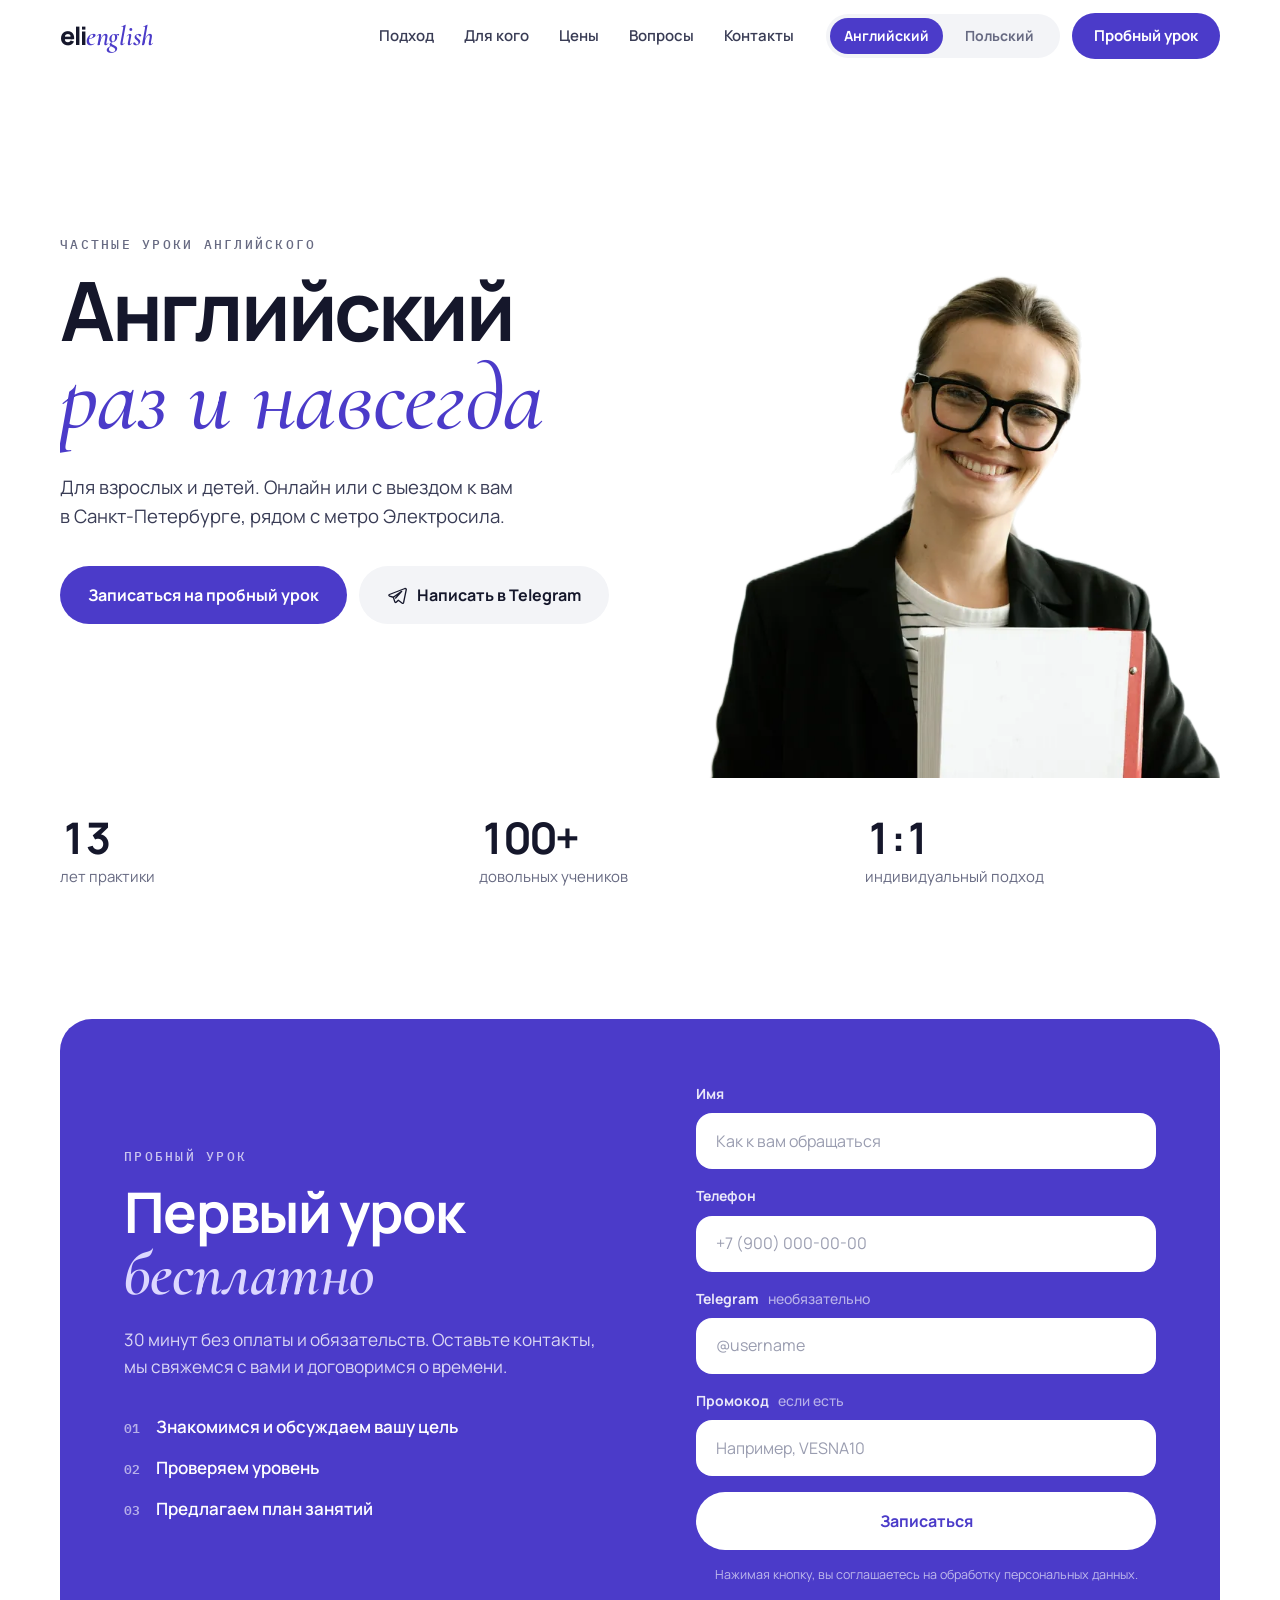
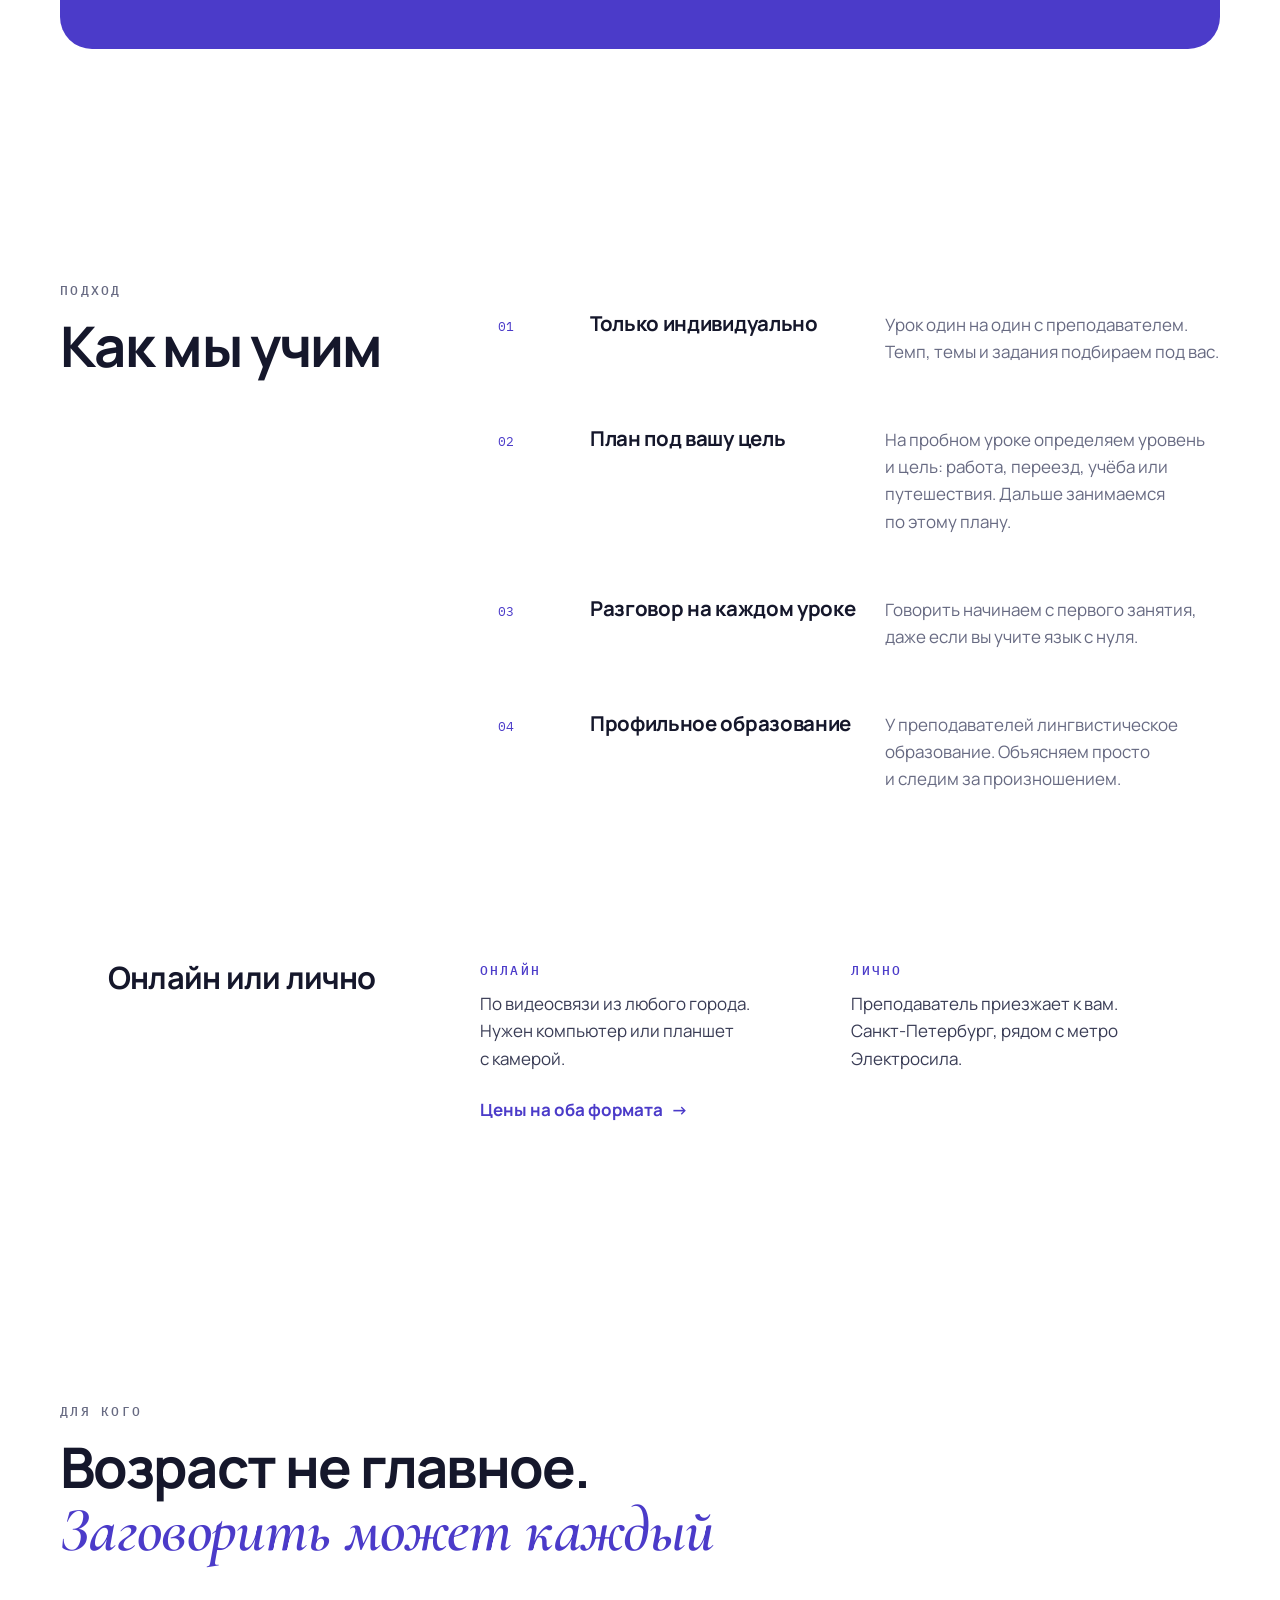
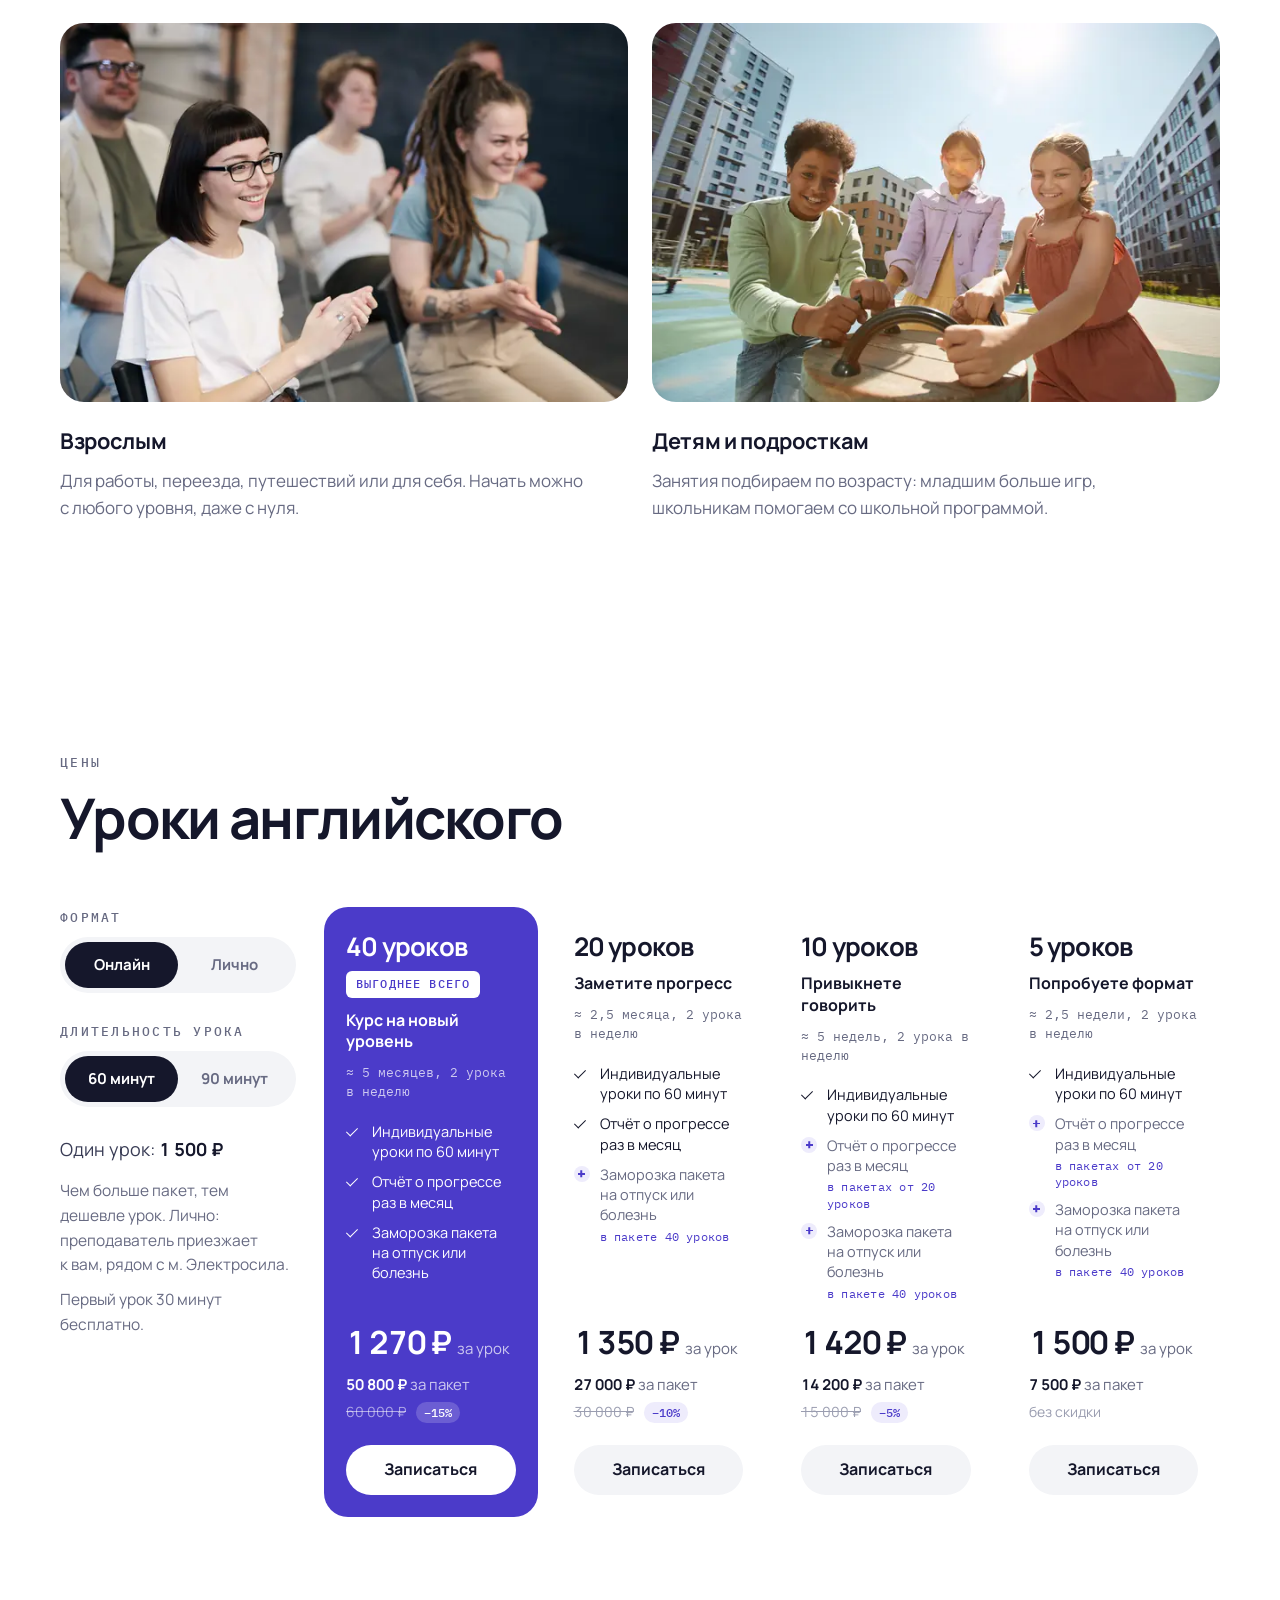
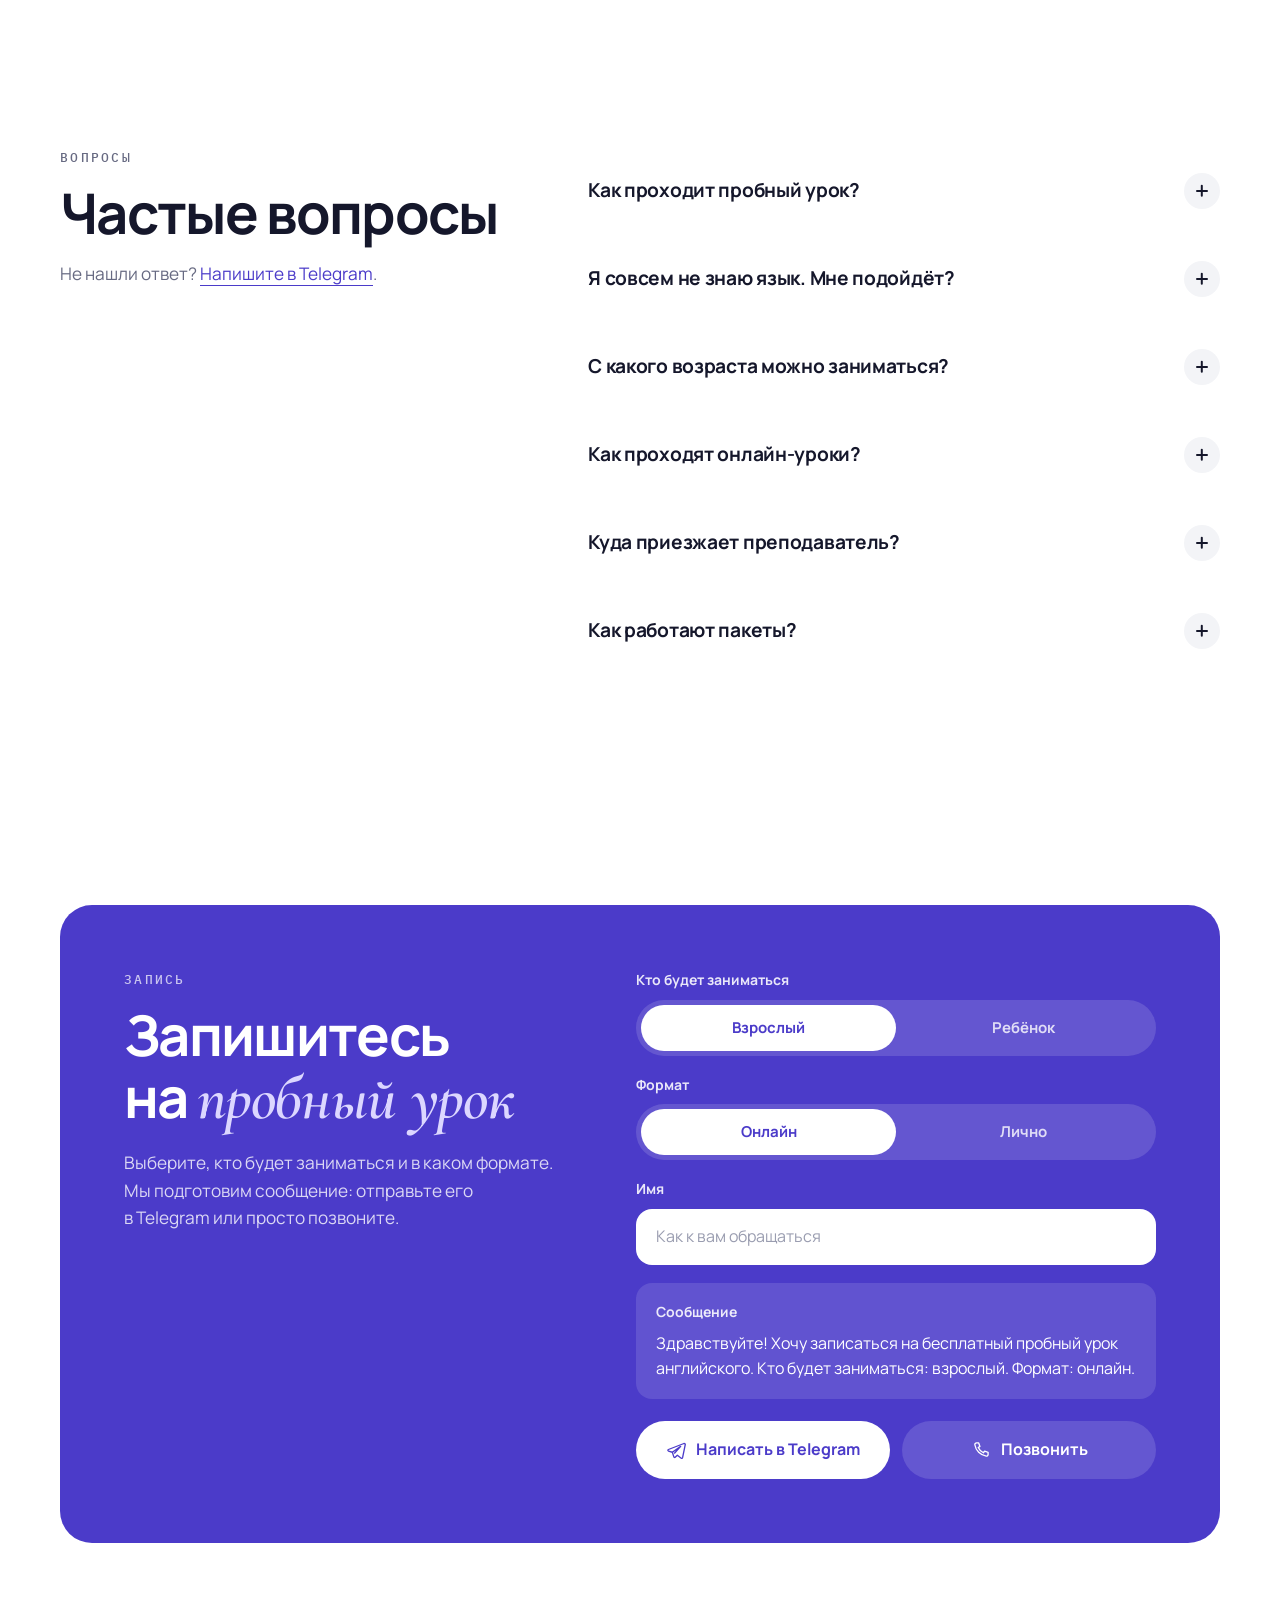
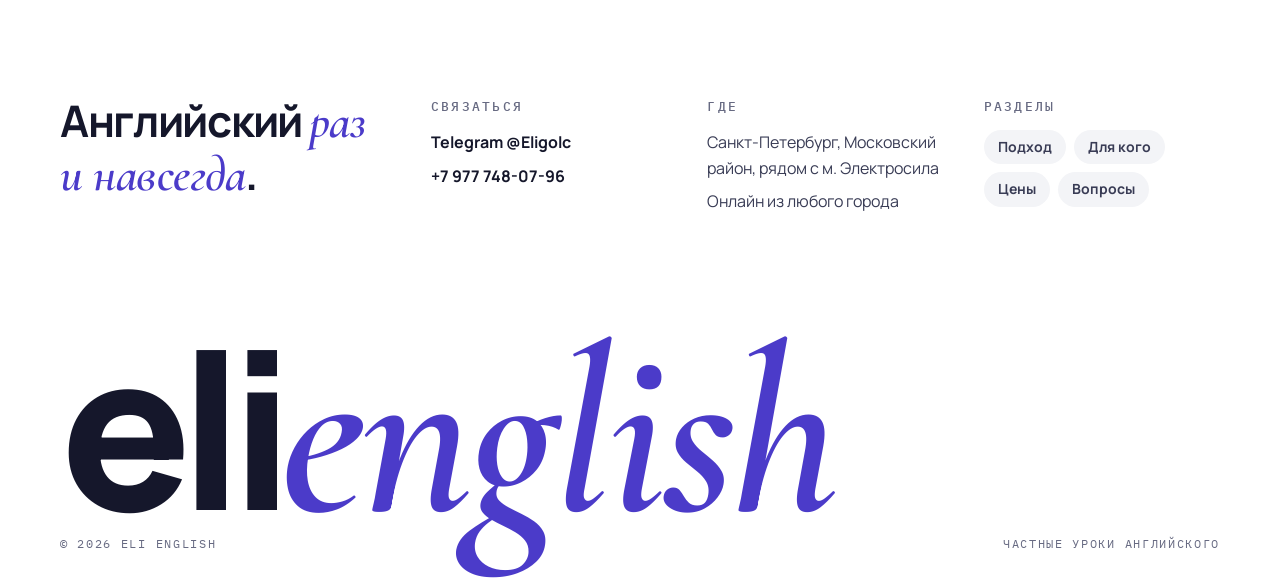
==== site/index.html @ c4559e06 "Connect lead form to Google Apps Script Co-Authored-By: Claude Opus 5.5 <noreply@anthropic.com>" ====
<!doctype html>
<html lang="ru" data-lang="en">
<head>
  <meta charset="utf-8">
  <meta name="viewport" content="width=device-width, initial-scale=1, viewport-fit=cover">
  <title>Уроки английского с репетитором в СПб и онлайн | eli english</title>
  <meta name="description" content="Частные уроки английского для детей с 4 лет и взрослых. Онлайн или с выездом к вам в Санкт-Петербурге, рядом с м. Электросила. 13 лет практики. Первый урок бесплатно.">
  <meta name="robots" content="index, follow, max-image-preview:large">
  <meta name="theme-color" content="#FFFFFF">
  <meta name="color-scheme" content="light">
  <meta property="og:type" content="website">
  <meta property="og:locale" content="ru_RU">
  <meta property="og:site_name" content="eli english">
  <meta property="og:title" content="Английский раз и навсегда | eli english">
  <meta property="og:description" content="Частные уроки английского для детей и взрослых. Онлайн или с выездом в Санкт-Петербурге. Первый урок бесплатно.">
  <meta name="twitter:card" content="summary_large_image">
  <!-- seo:start: адрес сайта, canonical и картинка для соцсетей, заполняет tools/build.mjs -->
  <!-- seo:end -->
  <link rel="icon" href="favicon-32.png" type="image/png" sizes="32x32">
  <link rel="icon" href="favicon-192.png" type="image/png" sizes="192x192">
  <link rel="apple-touch-icon" href="apple-touch-icon.png">
  <!-- preload:start -->
  <link rel="preload" as="image" href="assets/img/teacher-en-1100.webp" imagesrcset="assets/img/teacher-en-680.webp 680w, assets/img/teacher-en-1100.webp 1100w" imagesizes="(max-width: 760px) 380px, 560px" fetchpriority="high">
  <!-- preload:end -->
  <link rel="preconnect" href="https://fonts.googleapis.com">
  <link rel="preconnect" href="https://fonts.gstatic.com" crossorigin>
  <link href="https://fonts.googleapis.com/css2?family=Cormorant+Garamond:ital,wght@1,500;1,600&family=IBM+Plex+Mono:wght@400;500&family=Manrope:wght@400..800&display=swap" rel="stylesheet">
  <link rel="stylesheet" href="assets/css/style.css?v=5c93f1b6">
  <script src="assets/js/head.js?v=ccd3cd6c"></script>
  <!-- schema:start: разметка для поисковиков, заполняет tools/build.mjs -->
  <script type="application/ld+json">
{
  "@context": "https://schema.org",
  "@graph": [
    {
      "@type": "EducationalOrganization",
      "@id": "#org",
      "name": "eli english",
      "description": "Частные уроки английского для детей с 4 лет и взрослых. Онлайн или с выездом к вам в Санкт-Петербурге, рядом с м. Электросила. 13 лет практики. Первый урок бесплатно.",
      "telephone": "+7 977 748-07-96",
      "sameAs": [
        "https://t.me/Eligolc"
      ],
      "address": {
        "@type": "PostalAddress",
        "addressLocality": "Санкт-Петербург",
        "addressRegion": "Санкт-Петербург",
        "addressCountry": "RU"
      },
      "areaServed": {
        "@type": "City",
        "name": "Санкт-Петербург"
      },
      "priceRange": "1270-2500 RUB"
    },
    {
      "@type": "Course",
      "name": "Частные уроки английского языка",
      "description": "Частные уроки английского для детей с 4 лет и взрослых. Онлайн или с выездом к вам в Санкт-Петербурге, рядом с м. Электросила. 13 лет практики. Первый урок бесплатно.",
      "inLanguage": "ru",
      "provider": {
        "@id": "#org"
      },
      "offers": {
        "@type": "AggregateOffer",
        "priceCurrency": "RUB",
        "lowPrice": "1270",
        "highPrice": "2500",
        "offerCount": "16"
      },
      "hasCourseInstance": [
        {
          "@type": "CourseInstance",
          "courseMode": "Online"
        },
        {
          "@type": "CourseInstance",
          "courseMode": "Onsite",
          "location": {
            "@type": "Place",
            "name": "Санкт-Петербург, рядом с м. Электросила"
          }
        }
      ]
    },
    {
      "@type": "FAQPage",
      "mainEntity": [
        {
          "@type": "Question",
          "name": "Как проходит пробный урок?",
          "acceptedAnswer": {
            "@type": "Answer",
            "text": "Это 30 минут знакомства. Проверяем уровень, обсуждаем цель и удобное расписание. Урок бесплатный, а решение продолжать или нет остаётся за вами."
          }
        },
        {
          "@type": "Question",
          "name": "Я совсем не знаю язык. Мне подойдёт?",
          "acceptedAnswer": {
            "@type": "Answer",
            "text": "Да. Начнём с нуля и пойдём в удобном для вас темпе."
          }
        },
        {
          "@type": "Question",
          "name": "С какого возраста можно заниматься?",
          "acceptedAnswer": {
            "@type": "Answer",
            "text": "С 4 лет. Возраст не главное: заговорить может каждый. Занимаемся с детьми, подростками и взрослыми."
          }
        },
        {
          "@type": "Question",
          "name": "Как проходят онлайн-уроки?",
          "acceptedAnswer": {
            "@type": "Answer",
            "text": "По видеосвязи. Нужны компьютер или планшет с камерой и стабильный интернет."
          }
        },
        {
          "@type": "Question",
          "name": "Куда приезжает преподаватель?",
          "acceptedAnswer": {
            "@type": "Answer",
            "text": "К ученикам в Московском районе Санкт-Петербурга, рядом с метро Электросила. Точный адрес обсудим при записи."
          }
        },
        {
          "@type": "Question",
          "name": "Как работают пакеты?",
          "acceptedAnswer": {
            "@type": "Answer",
            "text": "Вы оплачиваете сразу 5, 10, 20 или 40 уроков. Чем больше пакет, тем дешевле каждый урок, скидка до 15%."
          }
        }
      ]
    }
  ]
}
  </script>
  <!-- schema:end -->
</head>
<body>
  <a class="skip" href="#main">Перейти к содержанию</a>

  <header class="header" id="top">
    <div class="container header__row">
      <a class="logo" href="#top" aria-label="На главную">
        <span class="logo__mark">eli</span><span class="logo__word" data-i18n="logo">english</span>
      </a>

      <nav class="nav" aria-label="Разделы сайта">
        <a href="#podhod">Подход</a>
        <a href="#dlya-kogo">Для кого</a>
        <a href="#ceny">Цены</a>
        <a href="#voprosy">Вопросы</a>
        <a href="#kontakty">Контакты</a>
      </nav>

      <div class="header__actions">
        <nav class="lang" aria-label="Язык занятий">
          <a class="lang__btn" href="./" data-lang-link="en" aria-current="page"><span class="lang__full">Английский</span><span class="lang__short">EN</span></a>
          <a class="lang__btn" href="pl/" data-lang-link="pl"><span class="lang__full">Польский</span><span class="lang__short">PL</span></a>
          <span class="lang__thumb" aria-hidden="true"></span>
        </nav>
        <a class="btn btn--primary btn--sm header__cta" href="#probnyi">Пробный урок</a>
        <button type="button" class="burger" aria-expanded="false" aria-controls="menu" aria-label="Открыть меню">
          <span></span><span></span>
        </button>
      </div>
    </div>

    <div class="menu" id="menu" hidden>
      <nav class="menu__nav" aria-label="Меню">
        <a href="#podhod">Подход</a>
        <a href="#dlya-kogo">Для кого</a>
        <a href="#ceny">Цены</a>
        <a href="#voprosy">Вопросы</a>
        <a href="#kontakty">Контакты</a>
      </nav>
      <a class="btn btn--primary menu__cta" href="#probnyi">Записаться на пробный урок</a>
      <a class="menu__contact" href="tel:+79777480796">+7 977 748-07-96</a>
    </div>
  </header>

  <main id="main">

    <!-- Первый экран -->
    <section class="hero">
      <div class="container">
        <div class="hero__panel">
          <div class="hero__text">
            <h1 class="hero__h1">
              <span class="eyebrow hero__eyebrow" data-i18n="eyebrow">Частные уроки английского</span>
              <span class="hero__title" data-i18n-html="title"><span class="line"><span>Английский</span></span> <span class="line"><span><em>раз и навсегда</em></span></span></span>
            </h1>
            <p class="hero__lead">Для взрослых и детей. Онлайн или с&nbsp;выездом к&nbsp;вам в&nbsp;Санкт&#8209;Петербурге, рядом с&nbsp;метро Электросила.</p>
            <div class="hero__buttons">
              <a class="btn btn--primary" href="#probnyi">Записаться на пробный урок</a>
              <a class="btn btn--ghost" href="https://t.me/Eligolc" target="_blank" rel="noopener">
                <svg class="btn__icon" viewBox="0 0 24 24" aria-hidden="true"><path d="M21.5 4.2 2.9 11.4c-.9.4-.9 1.6.1 1.9l4.6 1.4 1.8 5.6c.2.7 1.1.9 1.6.4l2.6-2.4 4.7 3.5c.6.4 1.4.1 1.6-.6l3.2-15.6c.2-.9-.7-1.6-1.6-1.4Z" fill="none" stroke="currentColor" stroke-width="1.6" stroke-linejoin="round"/><path d="m7.6 14.7 10-7.1-7.7 8.6" fill="none" stroke="currentColor" stroke-width="1.6" stroke-linejoin="round"/></svg>
                Написать в Telegram
              </a>
            </div>
          </div>

          <div class="hero__photo">
            <!-- hero-img:start -->
            <img class="hero__img hero__img--en"
              src="assets/img/teacher-en-1100.webp"
              srcset="assets/img/teacher-en-680.webp 680w, assets/img/teacher-en-1100.webp 1100w"
              sizes="(max-width: 760px) 380px, 560px"
              width="1100" height="1152"
              alt="" fetchpriority="high" decoding="async">
            <!-- hero-img:end -->
          </div>
        </div>

        <ul class="facts" aria-label="Коротко о нас">
          <li class="facts__item reveal"><span class="facts__num"><span data-count="13">13</span></span><span class="facts__label">лет практики</span></li>
          <li class="facts__item reveal"><span class="facts__num"><span data-count="100">100</span>+</span><span class="facts__label">довольных учеников</span></li>
          <li class="facts__item reveal"><span class="facts__num">1:1</span><span class="facts__label">индивидуальный подход</span></li>
        </ul>
      </div>
    </section>

    <!-- Пробный урок -->
    <section class="section trial" id="probnyi">
      <div class="container">
        <div class="trial__panel accent-block reveal">
          <div class="trial__intro">
            <p class="eyebrow">Пробный урок</p>
            <h2 class="h2">Первый урок <em>бесплатно</em></h2>
            <p class="lead">30 минут без оплаты и обязательств. Оставьте контакты, мы свяжемся с&nbsp;вами и&nbsp;договоримся о&nbsp;времени.</p>
            <ol class="trial__steps">
              <li><span>01</span>Знакомимся и обсуждаем вашу цель</li>
              <li><span>02</span>Проверяем уровень</li>
              <li><span>03</span>Предлагаем план занятий</li>
            </ol>
          </div>

          <form class="form" id="trial-form" novalidate>
            <div class="form__body">
              <label class="field">
                <span class="field__label">Имя</span>
                <input class="field__input" type="text" name="name" autocomplete="given-name" placeholder="Как к вам обращаться" required maxlength="60">
                <span class="field__error" aria-live="polite"></span>
              </label>
              <label class="field">
                <span class="field__label">Телефон</span>
                <input class="field__input" type="tel" name="phone" autocomplete="tel" inputmode="tel" placeholder="+7 (900) 000-00-00" required maxlength="22">
                <span class="field__error" aria-live="polite"></span>
              </label>
              <label class="field">
                <span class="field__label">Telegram <span class="field__opt">необязательно</span></span>
                <input class="field__input" type="text" name="telegram" autocomplete="off" placeholder="@username" maxlength="40">
                <span class="field__error" aria-live="polite"></span>
              </label>
              <label class="field">
                <span class="field__label">Промокод <span class="field__opt">если есть</span></span>
                <input class="field__input" type="text" name="promo" autocomplete="off" placeholder="Например, VESNA10" maxlength="20" autocapitalize="characters" spellcheck="false">
                <span class="field__error" aria-live="polite"></span>
              </label>
              <label class="hp" aria-hidden="true">Сайт<input type="text" name="website" tabindex="-1" autocomplete="off"></label>
              <button class="btn btn--primary btn--block" type="submit">
                <span class="btn__label">Записаться</span>
              </button>
              <p class="form__note">Нажимая кнопку, вы соглашаетесь на обработку персональных данных.</p>
            </div>

            <div class="form__state form__state--ok" hidden tabindex="-1">
              <svg class="state-icon" viewBox="0 0 56 56" aria-hidden="true"><circle cx="28" cy="28" r="26" fill="none" stroke="currentColor" stroke-width="1.6"/><path class="draw" d="m18 29 7 7 13-15" fill="none" stroke="currentColor" stroke-width="2" stroke-linecap="round" stroke-linejoin="round"/></svg>
              <h3 class="h3">Заявка отправлена</h3>
              <p>Мы свяжемся с вами и договоримся о времени пробного урока.</p>
            </div>

            <div class="form__state form__state--error" hidden tabindex="-1">
              <h3 class="h3">Не получилось отправить</h3>
              <p>Отправьте заявку преподавателю в&nbsp;Telegram: сообщение с&nbsp;вашим именем и&nbsp;телефоном уже готово. Или позвоните.</p>
              <div class="form__fallback">
                <a class="btn btn--primary" id="trial-fallback" href="https://t.me/Eligolc" target="_blank" rel="noopener">Написать в Telegram</a>
                <a class="btn btn--ghost" href="tel:+79777480796">+7 977 748-07-96</a>
              </div>
              <button type="button" class="link-btn" data-form-retry>Попробовать ещё раз</button>
            </div>
          </form>
        </div>
      </div>
    </section>

    <!-- Подход и формат -->
    <section class="section" id="podhod">
      <div class="container">
        <div class="approach">
          <div class="approach__head reveal">
            <p class="eyebrow">Подход</p>
            <h2 class="h2">Как мы учим</h2>
          </div>

          <ol class="steps">
            <li class="steps__item reveal">
              <span class="steps__num">01</span>
              <h3 class="steps__title">Только индивидуально</h3>
              <p>Урок один на&nbsp;один с&nbsp;преподавателем. Темп, темы и&nbsp;задания подбираем под&nbsp;вас.</p>
            </li>
            <li class="steps__item reveal">
              <span class="steps__num">02</span>
              <h3 class="steps__title">План под вашу цель</h3>
              <p>На пробном уроке определяем уровень и&nbsp;цель: работа, переезд, учёба или путешествия. Дальше занимаемся по&nbsp;этому плану.</p>
            </li>
            <li class="steps__item reveal">
              <span class="steps__num">03</span>
              <h3 class="steps__title">Разговор на каждом уроке</h3>
              <p>Говорить начинаем с&nbsp;первого занятия, даже если вы учите язык с&nbsp;нуля.</p>
            </li>
            <li class="steps__item reveal">
              <span class="steps__num">04</span>
              <h3 class="steps__title">Профильное образование</h3>
              <p>У&nbsp;преподавателей лингвистическое образование. Объясняем просто и&nbsp;следим за&nbsp;произношением.</p>
            </li>
          </ol>
        </div>

        <div class="where reveal" id="format">
          <h3 class="where__title">Онлайн или лично</h3>
          <div class="where__item">
            <p class="eyebrow">Онлайн</p>
            <p>По видеосвязи из&nbsp;любого города. Нужен компьютер или планшет с&nbsp;камерой.</p>
          </div>
          <div class="where__item">
            <p class="eyebrow">Лично</p>
            <p>Преподаватель приезжает к&nbsp;вам. Санкт&#8209;Петербург, рядом с&nbsp;метро Электросила.</p>
          </div>
          <a class="where__link" href="#ceny">Цены на оба формата</a>
        </div>
      </div>
    </section>

    <!-- Для кого -->
    <section class="section" id="dlya-kogo">
      <div class="container">
        <div class="section__head reveal">
          <p class="eyebrow">Для кого</p>
          <h2 class="h2">Возраст не главное. <em>Заговорить может каждый</em></h2>
        </div>

        <div class="grid grid--2">
          <article class="audience reveal">
            <div class="audience__img">
              <img src="assets/img/adults-1200.webp" srcset="assets/img/adults-640.webp 640w, assets/img/adults-1200.webp 1200w" sizes="(max-width: 860px) 92vw, 580px" width="1200" height="800" alt="Взрослые ученики на занятии" loading="lazy" decoding="async">
            </div>
            <h3 class="h3">Взрослым</h3>
            <p>Для работы, переезда, путешествий или для себя. Начать можно с&nbsp;любого уровня, даже с&nbsp;нуля.</p>
          </article>
          <article class="audience reveal">
            <div class="audience__img">
              <img src="assets/img/kids-1200.webp" srcset="assets/img/kids-640.webp 640w, assets/img/kids-1200.webp 1200w" sizes="(max-width: 860px) 92vw, 580px" width="1200" height="800" alt="Дети и подростки" loading="lazy" decoding="async">
            </div>
            <h3 class="h3">Детям и подросткам</h3>
            <p>Занятия подбираем по&nbsp;возрасту: младшим больше игр, школьникам помогаем со&nbsp;школьной программой.</p>
          </article>
        </div>
      </div>
    </section>

    <!-- Цены -->
    <section class="section" id="ceny">
      <div class="container">
        <div class="section__head reveal">
          <p class="eyebrow">Цены</p>
          <h2 class="h2">Уроки <span data-i18n="subjGen">английского</span></h2>
        </div>

        <div class="pricing">
          <div class="pricing__side reveal">
            <p class="eyebrow">Формат</p>
            <fieldset class="seg" aria-label="Формат занятий">
              <legend class="sr-only">Формат занятий</legend>
              <input type="radio" name="p-format" id="pf-online" value="online" checked>
              <label for="pf-online">Онлайн</label>
              <input type="radio" name="p-format" id="pf-offline" value="offline">
              <label for="pf-offline">Лично</label>
              <span class="seg__thumb" aria-hidden="true"></span>
            </fieldset>

            <p class="eyebrow">Длительность урока</p>
            <fieldset class="seg" aria-label="Длительность урока">
              <legend class="sr-only">Длительность урока</legend>
              <input type="radio" name="p-dur" id="pd-60" value="60" checked>
              <label for="pd-60">60 минут</label>
              <input type="radio" name="p-dur" id="pd-90" value="90">
              <label for="pd-90">90 минут</label>
              <span class="seg__thumb" aria-hidden="true"></span>
            </fieldset>

            <p class="pricing__one">Один урок: <b data-price="one">1 500 ₽</b></p>
            <p class="pricing__text">Чем больше пакет, тем дешевле урок. Лично: преподаватель приезжает к&nbsp;вам, рядом с&nbsp;м.&nbsp;Электросила.</p>
            <p class="pricing__text">Первый урок 30&nbsp;минут бесплатно.</p>
          </div>

          <div class="pricing__cards" id="pricing" aria-live="polite"></div>
        </div>
      </div>
    </section>

    <!-- Вопросы -->
    <section class="section" id="voprosy">
      <div class="container faq">
        <div class="faq__head reveal">
          <p class="eyebrow">Вопросы</p>
          <h2 class="h2">Частые вопросы</h2>
          <p class="lead">Не нашли ответ? <a class="link" href="https://t.me/Eligolc" target="_blank" rel="noopener">Напишите в&nbsp;Telegram</a>.</p>
        </div>

        <div class="faq__list reveal" id="faq">
          <div class="faq__item">
            <h3><button type="button" class="faq__q" aria-expanded="false" aria-controls="faq-1" id="faq-1-q">Как проходит пробный урок?<span class="faq__plus" aria-hidden="true"></span></button></h3>
            <div class="faq__a" id="faq-1" role="region" aria-labelledby="faq-1-q"><div><p>Это 30 минут знакомства. Проверяем уровень, обсуждаем цель и удобное расписание. Урок бесплатный, а решение продолжать или нет остаётся за вами.</p></div></div>
          </div>
          <div class="faq__item">
            <h3><button type="button" class="faq__q" aria-expanded="false" aria-controls="faq-2" id="faq-2-q">Я совсем не знаю язык. Мне подойдёт?<span class="faq__plus" aria-hidden="true"></span></button></h3>
            <div class="faq__a" id="faq-2" role="region" aria-labelledby="faq-2-q"><div><p>Да. Начнём с нуля и пойдём в удобном для вас темпе.</p></div></div>
          </div>
          <div class="faq__item">
            <h3><button type="button" class="faq__q" aria-expanded="false" aria-controls="faq-3" id="faq-3-q">С какого возраста можно заниматься?<span class="faq__plus" aria-hidden="true"></span></button></h3>
            <div class="faq__a" id="faq-3" role="region" aria-labelledby="faq-3-q"><div><p>С 4 лет. Возраст не главное: заговорить может каждый. Занимаемся с детьми, подростками и взрослыми.</p></div></div>
          </div>
          <div class="faq__item">
            <h3><button type="button" class="faq__q" aria-expanded="false" aria-controls="faq-4" id="faq-4-q">Как проходят онлайн-уроки?<span class="faq__plus" aria-hidden="true"></span></button></h3>
            <div class="faq__a" id="faq-4" role="region" aria-labelledby="faq-4-q"><div><p>По видеосвязи. Нужны компьютер или планшет с камерой и стабильный интернет.</p></div></div>
          </div>
          <div class="faq__item">
            <h3><button type="button" class="faq__q" aria-expanded="false" aria-controls="faq-5" id="faq-5-q">Куда приезжает преподаватель?<span class="faq__plus" aria-hidden="true"></span></button></h3>
            <div class="faq__a" id="faq-5" role="region" aria-labelledby="faq-5-q"><div><p>К ученикам в Московском районе Санкт&#8209;Петербурга, рядом с метро Электросила. Точный адрес обсудим при записи.</p></div></div>
          </div>
          <div class="faq__item">
            <h3><button type="button" class="faq__q" aria-expanded="false" aria-controls="faq-6" id="faq-6-q">Как работают пакеты?<span class="faq__plus" aria-hidden="true"></span></button></h3>
            <div class="faq__a" id="faq-6" role="region" aria-labelledby="faq-6-q"><div><p>Вы оплачиваете сразу 5, 10, 20 или 40 уроков. Чем больше пакет, тем дешевле каждый урок, скидка до 15%.</p></div></div>
          </div>
        </div>
      </div>
    </section>

    <!-- Запись -->
    <section class="section" id="zapis">
      <div class="container">
        <div class="signup accent-block reveal">
          <div class="signup__intro">
            <p class="eyebrow">Запись</p>
            <h2 class="h2">Запишитесь на <em>пробный урок</em></h2>
            <p class="lead">Выберите, кто будет заниматься и в&nbsp;каком формате. Мы подготовим сообщение: отправьте его в&nbsp;Telegram или просто позвоните.</p>
          </div>

          <div class="signup__form">
            <div class="signup__row">
              <span class="signup__label" id="who-label">Кто будет заниматься</span>
              <fieldset class="seg" aria-labelledby="who-label">
                <input type="radio" name="who" id="who-adult" value="adult" checked>
                <label for="who-adult">Взрослый</label>
                <input type="radio" name="who" id="who-kid" value="kid">
                <label for="who-kid">Ребёнок</label>
                <span class="seg__thumb" aria-hidden="true"></span>
              </fieldset>
            </div>
            <div class="signup__row">
              <span class="signup__label" id="fmt-label">Формат</span>
              <fieldset class="seg" aria-labelledby="fmt-label">
                <input type="radio" name="fmt" id="fmt-online" value="online" checked>
                <label for="fmt-online">Онлайн</label>
                <input type="radio" name="fmt" id="fmt-offline" value="offline">
                <label for="fmt-offline">Лично</label>
                <span class="seg__thumb" aria-hidden="true"></span>
              </fieldset>
            </div>
            <label class="signup__row">
              <span class="signup__label">Имя</span>
              <input class="field__input" type="text" id="signup-name" autocomplete="given-name" placeholder="Как к вам обращаться" maxlength="60">
            </label>

            <div class="signup__pack" id="signup-pack" hidden>
              <span id="signup-pack-text"></span>
              <button type="button" class="signup__pack-x" id="signup-pack-x" aria-label="Убрать пакет">
                <svg viewBox="0 0 16 16" aria-hidden="true"><path d="m4 4 8 8M12 4l-8 8" stroke="currentColor" stroke-width="1.6" stroke-linecap="round"/></svg>
              </button>
            </div>

            <div class="signup__message">
              <span class="signup__label">Сообщение</span>
              <p id="signup-message"></p>
            </div>

            <div class="signup__buttons">
              <a class="btn btn--primary" id="signup-tg" href="https://t.me/Eligolc" target="_blank" rel="noopener">
                <svg class="btn__icon" viewBox="0 0 24 24" aria-hidden="true"><path d="M21.5 4.2 2.9 11.4c-.9.4-.9 1.6.1 1.9l4.6 1.4 1.8 5.6c.2.7 1.1.9 1.6.4l2.6-2.4 4.7 3.5c.6.4 1.4.1 1.6-.6l3.2-15.6c.2-.9-.7-1.6-1.6-1.4Z" fill="none" stroke="currentColor" stroke-width="1.6" stroke-linejoin="round"/><path d="m7.6 14.7 10-7.1-7.7 8.6" fill="none" stroke="currentColor" stroke-width="1.6" stroke-linejoin="round"/></svg>
                Написать в Telegram
              </a>
              <a class="btn btn--ghost" href="tel:+79777480796">
                <svg class="btn__icon" viewBox="0 0 24 24" aria-hidden="true"><path d="M6.6 3.5h2.6l1.5 4.2-2 1.4a12 12 0 0 0 6.2 6.2l1.4-2 4.2 1.5v2.6a2 2 0 0 1-2.2 2A16.5 16.5 0 0 1 4.6 5.7a2 2 0 0 1 2-2.2Z" fill="none" stroke="currentColor" stroke-width="1.6" stroke-linejoin="round"/></svg>
                Позвонить
              </a>
            </div>
          </div>
        </div>
      </div>
    </section>
  </main>

  <!-- Контакты -->
  <footer class="footer" id="kontakty">
    <div class="container">
      <div class="footer__top">
        <p class="footer__slogan" data-i18n-html="footerSlogan">Английский <em>раз и&nbsp;навсегда</em>.</p>

        <address class="footer__col">
          <p class="eyebrow">Связаться</p>
          <a class="footer__link" href="https://t.me/Eligolc" target="_blank" rel="noopener">Telegram @Eligolc</a>
          <a class="footer__link" href="tel:+79777480796">+7 977 748-07-96</a>
        </address>

        <div class="footer__col">
          <p class="eyebrow">Где</p>
          <p>Санкт&#8209;Петербург, Московский район, рядом с&nbsp;м.&nbsp;Электросила</p>
          <p>Онлайн из&nbsp;любого города</p>
        </div>

        <div class="footer__col">
          <p class="eyebrow">Разделы</p>
          <div class="pills">
            <a href="#podhod">Подход</a>
            <a href="#dlya-kogo">Для кого</a>
            <a href="#ceny">Цены</a>
            <a href="#voprosy">Вопросы</a>
          </div>
        </div>
      </div>

      <p class="wordmark" aria-hidden="true"><span class="wordmark__mark">eli</span><span class="wordmark__word" data-i18n="logo">english</span></p>

      <div class="footer__bottom">
        <span>© <span id="year">2026</span> <span data-i18n="brandCaps">eli english</span></span>
        <span data-i18n="footerNote">Частные уроки английского</span>
      </div>
    </div>
  </footer>

  <script src="assets/js/main.js?v=fecb2a00" defer></script>
</body>
</html>
---- site/assets/css/style.css ----
/* eli english: стили */

:root {
  /* общие цвета: фон, текст, линии, поля ввода */
  --bg: #FFFFFF;
  --ink: #15172B;
  --ink-2: #393C55;
  --muted: #676A82;
  --line: #E6E7EE;
  --field: #F3F4F7;

  /* английский: фиолетовый акцент */
  --accent: #4B3BC9;
  --accent-ink: #3A2CA8;
  --accent-soft: #EEECFC;
  --accent-tint: #DCD7FF; /* светлый оттенок для курсива на цветных блоках */

  --font: "Manrope", system-ui, -apple-system, "Segoe UI", Arial, sans-serif;
  --serif: "Cormorant Garamond", Georgia, "Times New Roman", serif;
  --mono: "IBM Plex Mono", ui-monospace, "Cascadia Mono", Consolas, monospace;

  --ease: cubic-bezier(.22, .7, .18, 1);
  --ease-soft: cubic-bezier(.4, 0, .2, 1);
  --radius: 24px;
  --radius-lg: 32px;
  --gutter: clamp(16px, 4vw, 40px);
  --header: 72px;
}

/* польский: глубокий тёмный сине-фиолетовый акцент */
html[data-lang="pl"] {
  --accent: #272540;
  --accent-ink: #1A1930;
  --accent-soft: #E9E8F1;
  --accent-tint: #C8C5E2;
}

*,
*::before,
*::after { box-sizing: border-box; }

html {
  -webkit-text-size-adjust: 100%;
  text-size-adjust: 100%;
  scroll-behavior: smooth;
}

body {
  margin: 0;
  background: var(--bg);
  color: var(--ink);
  font-family: var(--font);
  font-size: 17px;
  line-height: 1.6;
  -webkit-font-smoothing: antialiased;
  -moz-osx-font-smoothing: grayscale;
  overflow-x: hidden;
}

img, svg { display: block; max-width: 100%; }
a { color: inherit; text-decoration: none; }
button, input { font: inherit; color: inherit; }
button { cursor: pointer; background: none; border: 0; padding: 0; }
p { margin: 0; }
h1, h2, h3 { margin: 0; font-weight: 700; }
ul, ol { margin: 0; padding: 0; list-style: none; }
fieldset { margin: 0; padding: 0; border: 0; min-width: 0; }
[hidden] { display: none !important; }

:focus-visible { outline: 2px solid var(--accent); outline-offset: 3px; border-radius: 8px; }
::selection { background: var(--accent); color: #fff; }

.sr-only,
.hp {
  position: absolute !important;
  width: 1px; height: 1px;
  overflow: hidden;
  clip: rect(0 0 0 0);
  clip-path: inset(50%);
  white-space: nowrap;
}

.skip {
  position: absolute;
  left: 16px; top: -60px;
  z-index: 100;
  padding: 10px 16px;
  background: var(--ink);
  color: #fff;
  border-radius: 10px;
  transition: top .2s var(--ease);
}
.skip:focus { top: 12px; }

.container {
  width: 100%;
  max-width: 1240px;
  margin: 0 auto;
  padding: 0 var(--gutter);
}

/* ---------- Типографика ---------- */

.eyebrow {
  font-family: var(--mono);
  font-size: 12.5px;
  font-weight: 500;
  letter-spacing: .18em;
  text-transform: uppercase;
  color: var(--muted);
  margin-bottom: 16px;
}

em {
  font-family: var(--serif);
  font-style: italic;
  font-weight: 600;
  font-size: 1.12em;
  letter-spacing: -.01em;
  color: var(--accent);
  transition: color .6s var(--ease-soft);
}

.h2 {
  font-size: clamp(32px, 4.4vw, 56px);
  line-height: 1.06;
  letter-spacing: -.03em;
  font-weight: 700;
  text-wrap: balance;
}

.h3 {
  font-size: clamp(20px, 1.7vw, 24px);
  line-height: 1.25;
  letter-spacing: -.015em;
  font-weight: 700;
}

.lead {
  font-size: clamp(17px, 1.35vw, 19px);
  line-height: 1.6;
  color: var(--muted);
  max-width: 34em;
  margin-top: 18px;
  text-wrap: pretty;
}

.link {
  color: var(--accent);
  border-bottom: 1px solid currentColor;
  transition: color .3s var(--ease-soft);
}
.link:hover { color: var(--accent-ink); }

/* ---------- Кнопки (плоские) ---------- */

.btn {
  --h: 58px;
  display: inline-flex;
  align-items: center;
  justify-content: center;
  gap: 10px;
  min-height: var(--h);
  padding: 0 28px;
  border-radius: 999px;
  font-size: 16px;
  font-weight: 700;
  line-height: 1.2;
  text-align: center;
  white-space: nowrap;
  transition: background-color .35s var(--ease-soft), color .35s var(--ease-soft),
              border-color .35s var(--ease-soft), transform .35s var(--ease);
}
.btn:active { transform: scale(.98); }
.btn--sm { --h: 46px; padding: 0 22px; font-size: 15px; }
.btn--block { width: 100%; }

.btn--primary { background: var(--accent); color: #fff; }
.btn--primary:hover { background: var(--accent-ink); }

.btn--ghost { background: var(--field); color: var(--ink); }
.btn--ghost:hover { background: var(--ink); color: #fff; }


.btn--white { background: #fff; color: var(--ink); }
.btn--white:hover { background: var(--accent-soft); }

.btn__icon { width: 20px; height: 20px; flex: none; }

.link-btn {
  margin-top: 18px;
  font-size: 15px;
  font-weight: 600;
  color: var(--muted);
  border-bottom: 1px solid currentColor;
}
.link-btn:hover { color: var(--ink); }

/* ---------- Шапка ---------- */

.header {
  position: sticky;
  top: 0;
  z-index: 50;
  background: rgba(255, 255, 255, .88);
  -webkit-backdrop-filter: saturate(160%) blur(14px);
  backdrop-filter: saturate(160%) blur(14px);
}

.header__row { display: flex; align-items: center; gap: 24px; height: var(--header); }

.logo {
  display: inline-flex;
  align-items: baseline;
  font-size: 25px;
  line-height: 1;
  flex: none;
}
.logo__mark { font-weight: 800; letter-spacing: -.04em; }
.logo__word {
  font-family: var(--serif);
  font-style: italic;
  font-weight: 600;
  font-size: 1.12em;
  letter-spacing: -.01em;
  color: var(--accent);
  transition: color .6s var(--ease-soft);
}

.nav {
  display: none;
  gap: 30px;
  margin-left: auto;
  font-size: 15px;
  font-weight: 600;
  color: var(--ink-2);
}
.nav a { position: relative; padding: 6px 0; transition: color .3s var(--ease-soft); }
.nav a::after {
  content: "";
  position: absolute;
  left: 0; right: 0; bottom: 0;
  height: 1.5px;
  background: var(--accent);
  transform: scaleX(0);
  transform-origin: left;
  transition: transform .45s var(--ease);
}
.nav a:hover { color: var(--ink); }
.nav a:hover::after { transform: scaleX(1); }

.header__actions { display: flex; align-items: center; gap: 12px; margin-left: auto; }

/* Переключатель языка */
.lang {
  position: relative;
  display: grid;
  grid-template-columns: 1fr 1fr;
  padding: 4px;
  border-radius: 999px;
  background: var(--field);
}
.lang__btn {
  position: relative;
  z-index: 1;
  display: inline-flex;
  align-items: center;
  justify-content: center;
  min-height: 36px;
  padding: 0 14px;
  border-radius: 999px;
  font-size: 14px;
  font-weight: 700;
  color: var(--muted);
  transition: color .35s var(--ease-soft);
}
.lang__btn[aria-current="page"],
html[data-lang="en"] .lang__btn[data-lang-link="en"],
html[data-lang="pl"] .lang__btn[data-lang-link="pl"] { color: #fff; }
html[data-lang="en"] .lang__btn[data-lang-link="pl"],
html[data-lang="pl"] .lang__btn[data-lang-link="en"] { color: var(--muted); }
.lang__thumb {
  position: absolute;
  top: 4px; bottom: 4px; left: 4px;
  width: calc(50% - 4px);
  border-radius: 999px;
  background: var(--accent);
  transition: transform .5s var(--ease), background-color .6s var(--ease-soft);
}
html[data-lang="pl"] .lang__thumb { transform: translateX(100%); }
.lang__full { display: none; }

.header__cta { display: none; }

.burger {
  position: relative;
  width: 44px; height: 44px;
  border-radius: 50%;
  background: var(--field);
}
.burger span {
  position: absolute;
  left: 13px; right: 13px;
  height: 1.6px;
  background: var(--ink);
  border-radius: 2px;
  transition: transform .45s var(--ease), top .45s var(--ease);
}
.burger span:first-child { top: 17px; }
.burger span:last-child { top: 25px; }
.burger[aria-expanded="true"] span:first-child { top: 21px; transform: rotate(45deg); }
.burger[aria-expanded="true"] span:last-child { top: 21px; transform: rotate(-45deg); }

.menu {
  position: fixed;
  inset: var(--header) 0 0 0;
  z-index: 49;
  display: flex;
  flex-direction: column;
  gap: 28px;
  padding: 24px var(--gutter) calc(32px + env(safe-area-inset-bottom));
  background: var(--bg);
  overflow-y: auto;
  animation: menu-in .45s var(--ease);
}
@keyframes menu-in { from { opacity: 0; transform: translateY(-8px); } to { opacity: 1; transform: none; } }
.menu__nav { display: flex; flex-direction: column; }
.menu__nav a {
  padding: 14px 0;
  font-size: 26px;
  font-weight: 700;
  letter-spacing: -.02em;
}
.menu__cta { width: 100%; }
.menu__contact { font-size: 18px; font-weight: 700; text-align: center; color: var(--ink-2); }
body.menu-open { overflow: hidden; }

@media (min-width: 640px) { .header__cta { display: inline-flex; } }
@media (min-width: 900px) {
  .lang__full { display: inline; }
  .lang__short { display: none; }
}
@media (min-width: 1180px) {
  .nav { display: flex; }
  .header__actions { margin-left: 8px; }
  .burger { display: none; }
  .menu { display: none !important; }
}

/* ---------- Первый экран ---------- */

.hero { padding-top: 8px; }

.hero__panel {
  position: relative;
  display: grid;
  grid-template-columns: minmax(0, 1.12fr) minmax(0, .88fr);
  min-height: clamp(560px, calc(100svh - var(--header) - 130px), 740px);
  background: #fff;
  overflow: hidden;
  isolation: isolate;
}

.hero__text {
  align-self: center;
  padding: clamp(40px, 5vw, 72px) 24px clamp(40px, 5vw, 72px) 0;
  max-width: 680px;
}

.hero__h1 { margin: 0; font-size: inherit; font-weight: inherit; }
.hero__eyebrow { display: block; }
.hero__title {
  display: block;
  font-size: clamp(44px, 6.4vw, 88px);
  line-height: 1;
  letter-spacing: -.04em;
  font-weight: 700;
}
.hero__title .line {
  display: block;
  overflow: hidden;
  padding: 0 .12em .12em 0;
  margin-bottom: -.12em;
}
.hero__title .line > span { display: block; }
.hero__title em { font-size: 1.14em; font-weight: 500; }

.hero__lead {
  margin-top: 28px;
  max-width: 30em;
  font-size: clamp(17px, 1.45vw, 20px);
  line-height: 1.55;
  color: var(--ink-2);
}

.hero__buttons { display: flex; flex-wrap: wrap; gap: 12px; margin-top: 36px; }

.hero__photo { position: relative; min-height: 100%; }
.hero__img {
  position: absolute;
  bottom: 0;
  left: 50%;
  height: 97%;
  width: auto;
  max-width: 100%;
  object-fit: contain;
  object-position: 50% 100%;
  transform: translate(-50%, 0);
}
.hero__img--en,
.hero__img--pl { height: 90%; }

/* Факты */
.facts {
  display: grid;
  grid-template-columns: repeat(3, 1fr);
  margin-top: 8px;
}
.facts__item { display: flex; flex-direction: column; gap: 6px; padding: 30px 24px 30px 0; }
.facts__item + .facts__item { padding-left: 32px; }
.facts__num {
  font-size: clamp(32px, 3.4vw, 46px);
  line-height: 1;
  font-weight: 700;
  letter-spacing: -.035em;
  font-variant-numeric: tabular-nums;
}
.facts__label { font-size: 15px; color: var(--muted); line-height: 1.4; }

/* ---------- Секции ---------- */

.section {
  padding: clamp(80px, 9vw, 128px) 0;
  scroll-margin-top: calc(var(--header) - 1px);
}
.section__head { margin-bottom: clamp(36px, 5vw, 60px); max-width: 820px; }

.grid { display: grid; gap: 24px; }
.grid--2 { grid-template-columns: repeat(2, minmax(0, 1fr)); }

/* ---------- Пробный урок ---------- */

.trial { padding-top: clamp(64px, 8vw, 112px); }

.trial__panel {
  display: grid;
  grid-template-columns: minmax(0, 1fr) minmax(0, 460px);
  gap: clamp(32px, 6vw, 96px);
  align-items: center;
  padding: clamp(28px, 5vw, 64px);
  border-radius: var(--radius-lg);
  background: #fff;
}

.trial__steps { margin-top: 32px; display: grid; gap: 14px; }
.trial__steps li { display: flex; align-items: baseline; gap: 16px; font-size: 17px; font-weight: 600; color: var(--ink-2); }
.trial__steps span { flex: none; font-family: var(--mono); font-size: 13px; color: var(--accent); transition: color .6s var(--ease-soft); }

/* Форма: всё плоское, без рамок и теней */
.form__body { display: grid; gap: 16px; }

.field { display: grid; gap: 8px; }
.field__label { font-size: 14px; font-weight: 700; color: var(--ink-2); }
.field__opt { font-weight: 500; color: var(--muted); margin-left: 6px; }
.field__input {
  width: 100%;
  min-height: 56px;
  padding: 0 20px;
  border: 0;
  border-radius: 16px;
  background: var(--field);
  font-size: 16px;
  transition: box-shadow .3s var(--ease-soft), background-color .3s var(--ease-soft);
}
.field__input::placeholder { color: #9A9DB0; }
.field__input:focus { outline: none; background: #fff; box-shadow: inset 0 0 0 2px var(--accent); }
.field.is-invalid .field__input { box-shadow: inset 0 0 0 2px #D92D20; }
.field__error { font-size: 13px; color: #D92D20; }
.field__error:empty { display: none; }

.form__note { font-size: 12.5px; line-height: 1.5; color: var(--muted); text-align: center; }
.form.is-sending .btn__label { opacity: .6; }

.form__state { text-align: center; padding: 28px 8px; outline: none; }
.form__state p { color: var(--muted); margin-top: 10px; }
.state-icon { width: 64px; height: 64px; margin: 0 auto 18px; color: var(--accent); }
.form__fallback { display: grid; gap: 10px; margin-top: 22px; }

/* ---------- Подход и формат ---------- */

.approach {
  display: grid;
  grid-template-columns: minmax(0, 4fr) minmax(0, 8fr);
  gap: clamp(32px, 6vw, 96px);
  align-items: start;
}
.approach__head { position: sticky; top: calc(var(--header) + 32px); }

.steps__item {
  display: grid;
  grid-template-columns: 64px minmax(0, 1fr) minmax(0, 1.25fr);
  gap: 8px 28px;
  align-items: baseline;
  padding: 30px 0;
}
.steps__num { font-family: var(--mono); font-size: 13px; color: var(--accent); transition: color .6s var(--ease-soft); }
.steps__title { font-size: clamp(19px, 1.6vw, 22px); line-height: 1.3; letter-spacing: -.015em; }
.steps__item p { color: var(--muted); }

.where {
  display: grid;
  grid-template-columns: minmax(0, 4fr) minmax(0, 4fr) minmax(0, 4fr);
  gap: 24px clamp(32px, 4vw, 64px);
  align-items: start;
  margin-top: clamp(56px, 7vw, 96px);
  padding: clamp(28px, 4vw, 48px);
  border-radius: var(--radius-lg);
  background: #fff;
}
.where__title { font-size: clamp(24px, 2.4vw, 32px); line-height: 1.15; letter-spacing: -.025em; }
.where__item .eyebrow { color: var(--accent); margin-bottom: 10px; transition: color .6s var(--ease-soft); }
.where__item p:last-child { color: var(--ink-2); }
.where__link {
  grid-column: 2 / -1;
  justify-self: start;
  font-weight: 700;
  color: var(--accent);
  transition: color .6s var(--ease-soft);
}
.where__link::after { content: "\2192"; display: inline-block; margin-left: 8px; transition: transform .4s var(--ease); }
.where__link:hover::after { transform: translateX(4px); }

/* ---------- Для кого ---------- */

.audience { display: grid; gap: 12px; align-content: start; }
.audience__img {
  aspect-ratio: 3 / 2;
  margin-bottom: 14px;
  border-radius: var(--radius);
  overflow: hidden;
  background: var(--accent-soft);
}
.audience__img img {
  width: 100%; height: 100%;
  object-fit: cover;
  transform: scale(1.05);
  transition: transform 1.4s var(--ease);
}
.audience.is-in .audience__img img { transform: scale(1); }
.audience p { color: var(--muted); max-width: 32em; }

/* ---------- Цены ---------- */

.pricing {
  display: grid;
  grid-template-columns: 236px minmax(0, 1fr);
  gap: 28px;
  align-items: start;
}
.pricing__side .eyebrow { margin-bottom: 10px; }
.pricing__side .seg { margin-bottom: 28px; }
.pricing__one { font-size: 18px; color: var(--ink-2); margin-bottom: 14px; }
.pricing__one b { font-weight: 700; color: var(--ink); font-variant-numeric: tabular-nums; }
.pricing__text { font-size: 15.5px; line-height: 1.6; color: var(--muted); }
.pricing__text + .pricing__text { margin-top: 10px; }

.pricing__cards {
  display: grid;
  grid-template-columns: repeat(4, minmax(0, 1fr));
  gap: 14px;
}

/* Сегментированный выбор */
.seg {
  position: relative;
  display: grid;
  grid-auto-flow: column;
  grid-auto-columns: 1fr;
  padding: 5px;
  border-radius: 999px;
  background: var(--field);
}
.seg input { position: absolute; opacity: 0; pointer-events: none; }
.seg label {
  position: relative;
  z-index: 1;
  display: flex;
  align-items: center;
  justify-content: center;
  min-height: 46px;
  padding: 0 18px;
  border-radius: 999px;
  font-size: 15px;
  font-weight: 700;
  color: var(--muted);
  cursor: pointer;
  white-space: nowrap;
  transition: color .35s var(--ease-soft);
}
.seg label:hover { color: var(--ink); }
.seg input:checked + label { color: #fff; }
.seg input:focus-visible + label { outline: 2px solid var(--accent); outline-offset: 2px; }
.seg__thumb {
  position: absolute;
  top: 5px; bottom: 5px; left: 5px;
  width: calc(50% - 5px);
  border-radius: 999px;
  background: var(--ink);
  transition: transform .5s var(--ease);
}
.seg input:nth-of-type(2):checked ~ .seg__thumb { transform: translateX(100%); }

.price {
  position: relative;
  display: flex;
  flex-direction: column;
  padding: 26px 22px 22px;
  border-radius: var(--radius);
  background: #fff;
  transition: background-color .6s var(--ease-soft), border-color .6s var(--ease-soft);
}
.price__name { font-size: clamp(22px, 2vw, 28px); line-height: 1.1; letter-spacing: -.03em; font-weight: 700; }
.price__badge {
  align-self: flex-start;
  margin-top: 10px;
  padding: 4px 10px;
  border-radius: 6px;
  background: #fff;
  color: var(--accent);
  font-family: var(--mono);
  font-size: 11.5px;
  font-weight: 500;
  letter-spacing: .1em;
  text-transform: uppercase;
  transition: background-color .6s var(--ease-soft);
}
.price__sub { margin-top: 12px; font-size: 16px; font-weight: 700; line-height: 1.35; }
.price__term { margin-top: 10px; font-family: var(--mono); font-size: 12.5px; line-height: 1.55; color: var(--muted); }

.price__list { display: grid; gap: 10px; margin: 20px 0 24px; font-size: 14.5px; line-height: 1.4; }
.price__list li { position: relative; padding-left: 26px; }
.price__list li::before {
  content: "";
  position: absolute;
  left: 3px; top: 3px;
  width: 6px; height: 11px;
  border: solid currentColor;
  border-width: 0 1.8px 1.8px 0;
  transform: rotate(45deg);
}
/* бонус, который есть в пакете побольше: не зачёркиваем, а подсказываем */
.price__list li.is-later { color: var(--muted); }
.price__list li.is-later::before { content: none; }
.price__plus {
  position: absolute;
  left: 0; top: 1px;
  width: 16px; height: 16px;
  border-radius: 50%;
  background: var(--accent-soft);
  transition: background-color .6s var(--ease-soft);
}
.price__plus::before,
.price__plus::after {
  content: "";
  position: absolute;
  left: 50%; top: 50%;
  width: 7px; height: 1.5px;
  margin: -.75px 0 0 -3.5px;
  background: var(--accent);
  transition: background-color .6s var(--ease-soft);
}
.price__plus::after { transform: rotate(90deg); }
.price__hint {
  display: block;
  margin-top: 3px;
  font-family: var(--mono);
  font-size: 11.5px;
  letter-spacing: .02em;
  color: var(--accent);
  transition: color .6s var(--ease-soft);
}

.price__per { margin-top: auto; display: flex; align-items: baseline; gap: 6px; flex-wrap: wrap; }
.price__num {
  font-size: clamp(28px, 2.5vw, 38px);
  line-height: 1;
  font-weight: 700;
  letter-spacing: -.04em;
  font-variant-numeric: tabular-nums;
  white-space: nowrap;
}
.price__unit { font-size: 15px; color: var(--muted); }
.price__total { margin-top: 12px; font-size: 15px; color: var(--muted); white-space: nowrap; }
.price__total b { font-weight: 700; color: var(--ink); font-variant-numeric: tabular-nums; }
.price__was { display: flex; align-items: center; gap: 10px; min-height: 24px; margin-top: 4px; font-size: 14px; color: #9A9DB0; white-space: nowrap; font-variant-numeric: tabular-nums; }
.price__off {
  flex: none;
  padding: 1px 8px;
  border-radius: 999px;
  background: var(--accent-soft);
  font-family: var(--mono);
  font-size: 12px;
  font-weight: 500;
  color: var(--accent);
  transition: color .6s var(--ease-soft);
}
.price .btn { margin-top: 20px; width: 100%; --h: 50px; }

.price--best { background: var(--accent); color: #fff; }
.price--best .price__term,
.price--best .price__unit { color: rgba(255, 255, 255, .72); }
.price--best .price__total { color: rgba(255, 255, 255, .72); }
.price--best .price__total b { color: #fff; }
.price--best .price__was { color: rgba(255, 255, 255, .55); }
.price--best .price__off { color: #fff; background: rgba(255, 255, 255, .18); }

/* ---------- Вопросы ---------- */

.faq {
  display: grid;
  grid-template-columns: minmax(0, 5fr) minmax(0, 7fr);
  gap: clamp(32px, 6vw, 96px);
  align-items: start;
}
.faq__head { position: sticky; top: calc(var(--header) + 32px); }

.faq__item h3 { font-size: inherit; font-weight: inherit; }
.faq__q {
  display: flex;
  align-items: center;
  justify-content: space-between;
  gap: 24px;
  width: 100%;
  padding: 26px 0;
  text-align: left;
  font-size: clamp(18px, 1.5vw, 21px);
  font-weight: 700;
  letter-spacing: -.015em;
  line-height: 1.35;
  transition: color .3s var(--ease-soft);
}
.faq__q:hover { color: var(--accent); }
.faq__plus {
  position: relative;
  flex: none;
  width: 36px; height: 36px;
  border-radius: 50%;
  background: var(--field);
  color: var(--ink);
  transition: background-color .4s var(--ease-soft), color .4s var(--ease-soft), transform .5s var(--ease);
}
.faq__plus::before,
.faq__plus::after {
  content: "";
  position: absolute;
  left: 50%; top: 50%;
  width: 12px; height: 1.6px;
  margin: -.8px 0 0 -6px;
  background: currentColor;
  border-radius: 2px;
  transition: transform .5s var(--ease);
}
.faq__plus::after { transform: rotate(90deg); }
.faq__q[aria-expanded="true"] .faq__plus { background: var(--accent); color: #fff; transform: rotate(180deg); }
.faq__q[aria-expanded="true"] .faq__plus::after { transform: rotate(0deg); }

.faq__a { display: grid; grid-template-rows: 0fr; transition: grid-template-rows .5s var(--ease); }
.faq__a > div { overflow: hidden; }
.faq__a p {
  padding: 0 60px 28px 0;
  color: var(--muted);
  opacity: 0;
  transform: translateY(-6px);
  transition: opacity .4s var(--ease-soft), transform .5s var(--ease);
}
.faq__item.is-open .faq__a { grid-template-rows: 1fr; }
.faq__item.is-open .faq__a p { opacity: 1; transform: none; transition-delay: .08s; }

/* ---------- Запись ---------- */

.signup {
  display: grid;
  grid-template-columns: minmax(0, 1fr) minmax(0, 520px);
  gap: clamp(32px, 6vw, 96px);
  padding: clamp(28px, 5vw, 72px);
  border-radius: var(--radius-lg);
  background: #fff;
}

.signup__form { display: grid; gap: 18px; align-content: start; }
.signup__row { display: grid; gap: 8px; }
.signup__label { font-size: 14px; font-weight: 700; color: var(--ink-2); }

.signup__pack {
  display: flex;
  align-items: center;
  justify-content: space-between;
  gap: 12px;
  padding: 12px 12px 12px 18px;
  border-radius: 16px;
  background: var(--accent);
  color: #fff;
  font-size: 15px;
  font-weight: 600;
  animation: menu-in .5s var(--ease);
}
.signup__pack-x {
  width: 32px; height: 32px;
  flex: none;
  display: grid;
  place-items: center;
  border-radius: 50%;
  color: #fff;
  transition: background-color .3s var(--ease-soft);
}
.signup__pack-x:hover { background: rgba(255, 255, 255, .16); }
.signup__pack-x svg { width: 14px; height: 14px; }

.signup__message {
  display: grid;
  gap: 8px;
  padding: 18px 20px;
  border-radius: 16px;
  background: var(--field);
}
.signup__message p { font-size: 16px; line-height: 1.55; color: var(--ink); }

.signup__buttons { display: grid; grid-template-columns: 1fr 1fr; gap: 12px; margin-top: 4px; }

/* ---------- Цветные блоки записи (пробный урок и запись) ---------- */

.accent-block {
  background: var(--accent);
  color: #fff;
  transition: background-color .6s var(--ease-soft);
}
.accent-block ::selection { background: #fff; color: var(--accent); }
.accent-block :focus-visible { outline-color: #fff; }
.accent-block .eyebrow { color: rgba(255, 255, 255, .7); }
.accent-block em { color: var(--accent-tint); }
.accent-block .lead { color: rgba(255, 255, 255, .8); }
.accent-block .trial__steps li { color: #fff; }
.accent-block .trial__steps span { color: rgba(255, 255, 255, .6); }

.accent-block .field__label,
.accent-block .signup__label { color: rgba(255, 255, 255, .88); }
.accent-block .field__opt { color: rgba(255, 255, 255, .6); }
.accent-block .field__input { background: #fff; color: var(--ink); }
.accent-block .field__input:focus { background: #fff; box-shadow: 0 0 0 3px rgba(255, 255, 255, .4); }
.accent-block .field.is-invalid .field__input { box-shadow: inset 0 0 0 2px #FF8A80; }
.accent-block .field__error { color: #FFD9D4; }
.accent-block .form__note { color: rgba(255, 255, 255, .65); }
.accent-block .form__state p { color: rgba(255, 255, 255, .8); }
.accent-block .state-icon { color: #fff; }
.accent-block .link-btn { color: rgba(255, 255, 255, .8); }
.accent-block .link-btn:hover { color: #fff; }

.accent-block .btn--primary { background: #fff; color: var(--accent); }
.accent-block .btn--primary:hover { background: var(--accent-tint); }
.accent-block .btn--ghost { background: rgba(255, 255, 255, .14); color: #fff; }
.accent-block .btn--ghost:hover { background: #fff; color: var(--accent); }

.accent-block .seg { background: rgba(255, 255, 255, .14); }
.accent-block .seg label { color: rgba(255, 255, 255, .8); }
.accent-block .seg label:hover { color: #fff; }
.accent-block .seg input:checked + label { color: var(--accent); }
.accent-block .seg input:focus-visible + label { outline-color: #fff; }
.accent-block .seg__thumb { background: #fff; }

.accent-block .signup__message { background: rgba(255, 255, 255, .12); }
.accent-block .signup__message p { color: #fff; }
.accent-block .signup__pack { background: #fff; color: var(--accent); }
.accent-block .signup__pack-x { color: var(--accent); }
.accent-block .signup__pack-x:hover { background: var(--accent-soft); }

/* ---------- Подвал с контактами ---------- */

.footer {
  padding: clamp(24px, 3vw, 40px) 0 calc(28px + env(safe-area-inset-bottom));
  background: #fff;
  overflow: hidden;
  scroll-margin-top: var(--header);
}
.footer__top {
  display: grid;
  grid-template-columns: minmax(0, 1.4fr) repeat(3, minmax(0, 1fr));
  gap: 40px;
  padding-bottom: clamp(40px, 5vw, 64px);
}
.footer__slogan { font-size: clamp(30px, 3.4vw, 44px); line-height: 1.08; font-weight: 700; letter-spacing: -.03em; }
.footer__col { font-style: normal; display: grid; gap: 8px; align-content: start; font-size: 16px; color: var(--ink-2); }
.footer__col .eyebrow { margin-bottom: 6px; }
.footer__link { font-weight: 700; color: var(--ink); transition: color .3s var(--ease-soft); }
.footer__link:hover { color: var(--accent); }

.pills { display: flex; flex-wrap: wrap; gap: 8px; }
.pills a {
  padding: 6px 14px;
  border-radius: 999px;
  background: var(--field);
  font-size: 14px;
  font-weight: 700;
  transition: background-color .3s var(--ease-soft), color .3s var(--ease-soft);
}
.pills a:hover { background: var(--ink); color: #fff; }

.wordmark {
  display: flex;
  align-items: baseline;
  margin: clamp(24px, 4vw, 48px) 0 -0.12em;
  font-size: clamp(76px, 17vw, 250px);
  line-height: .9;
  white-space: nowrap;
}
.wordmark__mark { font-weight: 800; letter-spacing: -.06em; }
.wordmark__word {
  font-family: var(--serif);
  font-style: italic;
  font-weight: 600;
  font-size: 1.1em;
  letter-spacing: -.02em;
  color: var(--accent);
  transition: color .6s var(--ease-soft);
}

.footer__bottom {
  display: flex;
  flex-wrap: wrap;
  justify-content: space-between;
  gap: 8px 24px;
  padding-top: 18px;
  font-family: var(--mono);
  font-size: 12px;
  letter-spacing: .14em;
  text-transform: uppercase;
  color: var(--muted);
}

/* ---------- Появление при прокрутке ---------- */

.js .reveal {
  opacity: 0;
  transform: translateY(28px);
  transition: opacity 1s var(--ease), transform 1s var(--ease);
  transition-delay: var(--d, 0s);
}
.js .reveal.is-in { opacity: 1; transform: none; }
/* очерёдность появления карточек (без встроенных стилей, чтобы работал CSP) */
.facts__item:nth-child(2),
.audience:nth-child(2) { --d: .08s; }
.facts__item:nth-child(3) { --d: .16s; }
.price:nth-child(2) { --d: .07s; }
.price:nth-child(3) { --d: .14s; }
.price:nth-child(4) { --d: .21s; }

.js .hero__eyebrow,
.js .hero__lead,
.js .hero__buttons {
  opacity: 0;
  transform: translateY(18px);
  transition: opacity 1s var(--ease), transform 1s var(--ease);
}
.js .hero__title .line > span { transform: translateY(110%); transition: transform 1.1s var(--ease); }
.js .hero__photo { opacity: 0; transform: translateY(24px); transition: opacity 1.4s var(--ease), transform 1.6s var(--ease); }

.is-loaded .hero__eyebrow { opacity: 1; transform: none; transition-delay: .05s; }
.is-loaded .hero__title .line > span { transform: none; }
.is-loaded .hero__title .line:nth-child(2) > span { transition-delay: .1s; }
.is-loaded .hero__title .line:nth-child(3) > span { transition-delay: .2s; }
.is-loaded .hero__lead { opacity: 1; transform: none; transition-delay: .35s; }
.is-loaded .hero__buttons { opacity: 1; transform: none; transition-delay: .48s; }
.is-loaded .hero__photo { opacity: 1; transform: none; transition-delay: .15s; }


.js .draw {
  stroke-dasharray: var(--len, 400);
  stroke-dashoffset: var(--len, 400);
  transition: stroke-dashoffset 1.2s var(--ease) var(--dd, .2s);
}
.js .is-drawn .draw { stroke-dashoffset: 0; }

/* Плавный переход между английской и польской страницами (Chrome, Edge, Safari) */
@view-transition { navigation: auto; }

/* ---------- Адаптив ---------- */

@media (max-width: 1180px) {
  .pricing { grid-template-columns: 1fr; }
  .pricing__side {
    display: grid;
    grid-template-columns: repeat(2, minmax(0, 1fr));
    gap: 0 24px;
  }
  .pricing__side .eyebrow:nth-of-type(1) { grid-column: 1; grid-row: 1; }
  .pricing__side .seg:nth-of-type(1) { grid-column: 1; grid-row: 2; }
  .pricing__side .eyebrow:nth-of-type(2) { grid-column: 2; grid-row: 1; }
  .pricing__side .seg:nth-of-type(2) { grid-column: 2; grid-row: 2; }
  .pricing__side .pricing__one,
  .pricing__side .pricing__text { grid-column: 1 / -1; }
  .pricing__side .pricing__text { max-width: 44em; }
  .pricing__cards { grid-template-columns: repeat(2, minmax(0, 1fr)); }
}

@media (max-width: 1080px) {
  .trial__panel,
  .signup { grid-template-columns: 1fr; }
  .trial__panel .form,
  .signup__form { max-width: 560px; }
  .faq,
  .approach { grid-template-columns: 1fr; }
  .faq__head,
  .approach__head { position: static; }
  .where { grid-template-columns: 1fr 1fr; }
  .where__title { grid-column: 1 / -1; }
  .where__link { grid-column: 1 / -1; }
  .footer__top { grid-template-columns: 1fr 1fr; }
  .footer__slogan { grid-column: 1 / -1; }
}

@media (max-width: 860px) {
  .grid--2 { grid-template-columns: 1fr; }
  .steps__item { grid-template-columns: 48px minmax(0, 1fr); }
  .steps__item p { grid-column: 2; }
}

@media (max-width: 760px) {
  body { font-size: 16px; }
  .hero { padding-top: 4px; }
  .hero__panel { grid-template-columns: 1fr; min-height: 0; }
  .hero__text { padding: 28px 0 8px; }
  .hero__title { font-size: clamp(42px, 12.5vw, 60px); }
  .hero__lead { margin-top: 20px; }
  .hero__buttons { margin-top: 26px; flex-direction: column; }
  .hero__buttons .btn { width: 100%; }
  .hero__photo { height: 420px; min-height: 0; }
  .hero__img { height: 100%; }
  .hero__img--pl { height: 92%; }
  .facts__item { padding: 22px 8px 22px 0; }
  .facts__item + .facts__item { padding-left: 14px; }
  .facts__label { font-size: 13.5px; }
  .trial__panel { border-radius: 26px; padding: 30px 18px 18px; }
  .steps__item { padding: 24px 0; }
  .where { grid-template-columns: 1fr; border-radius: 26px; padding: 26px 20px; }
  .pricing__side { grid-template-columns: 1fr; }
  .pricing__side .eyebrow,
  .pricing__side .seg { grid-column: 1 !important; grid-row: auto !important; }
  .pricing__side .seg { margin-bottom: 20px; }
  .pricing__cards {
    grid-template-columns: none;
    grid-auto-flow: column;
    grid-auto-columns: 84%;
    gap: 12px;
    margin: 0 calc(var(--gutter) * -1);
    padding: 4px var(--gutter) 12px;
    overflow-x: auto;
    scroll-snap-type: x mandatory;
    scroll-padding: 0 var(--gutter);
    scrollbar-width: none;
  }
  .pricing__cards::-webkit-scrollbar { display: none; }
  .price { scroll-snap-align: start; }
  .signup { border-radius: 26px; padding: 30px 18px 18px; }
  .signup__buttons { grid-template-columns: 1fr; }
  .faq__q { padding: 22px 0; }
  .faq__a p { padding-right: 0; }
  .footer__top { grid-template-columns: 1fr; gap: 28px; }
  .wordmark { margin-bottom: .12em; }
  .footer__bottom { flex-direction: column; }
}

@media (max-width: 400px) {
  .lang__btn { padding: 0 10px; }
  .hero__photo { height: 380px; }
  .facts__num { font-size: 30px; }
}

@media (prefers-reduced-motion: reduce) {
  @view-transition { navigation: none; }
  html { scroll-behavior: auto; }
  *, *::before, *::after {
    animation-duration: .01ms !important;
    animation-iteration-count: 1 !important;
    transition-duration: .01ms !important;
    transition-delay: 0s !important;
  }
  .js .reveal,
  .js .hero__eyebrow,
  .js .hero__lead,
  .js .hero__buttons,
  .js .hero__photo { opacity: 1; transform: none; }
  .js .hero__title .line > span { transform: none; }
  .js .draw { stroke-dashoffset: 0; }
}

/* ---------- Страница 404 ---------- */
.notfound { min-height: 100svh; display: grid; place-items: center; text-align: center; padding: 40px var(--gutter); }
.notfound .h2 { margin-bottom: 16px; }
.notfound .lead { margin: 0 auto 32px; }
.notfound__links { display: flex; flex-wrap: wrap; gap: 12px; justify-content: center; }
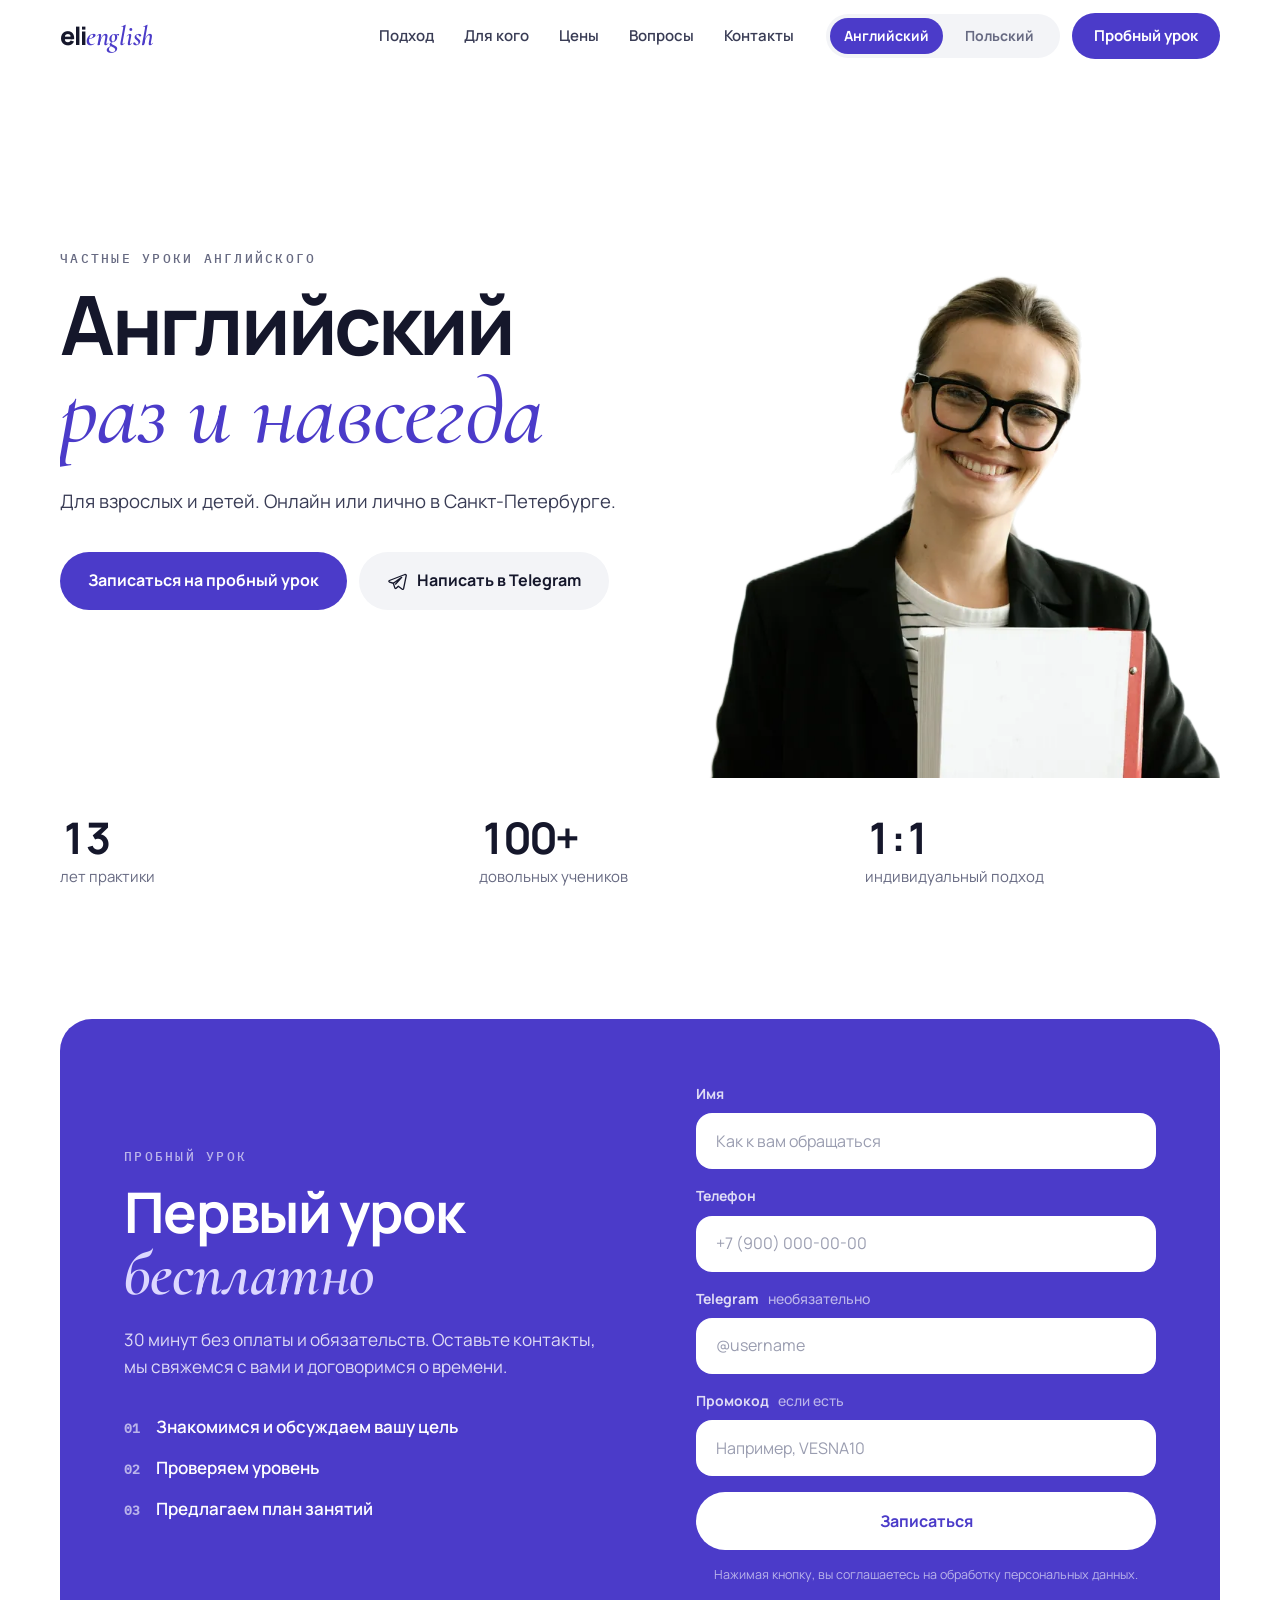
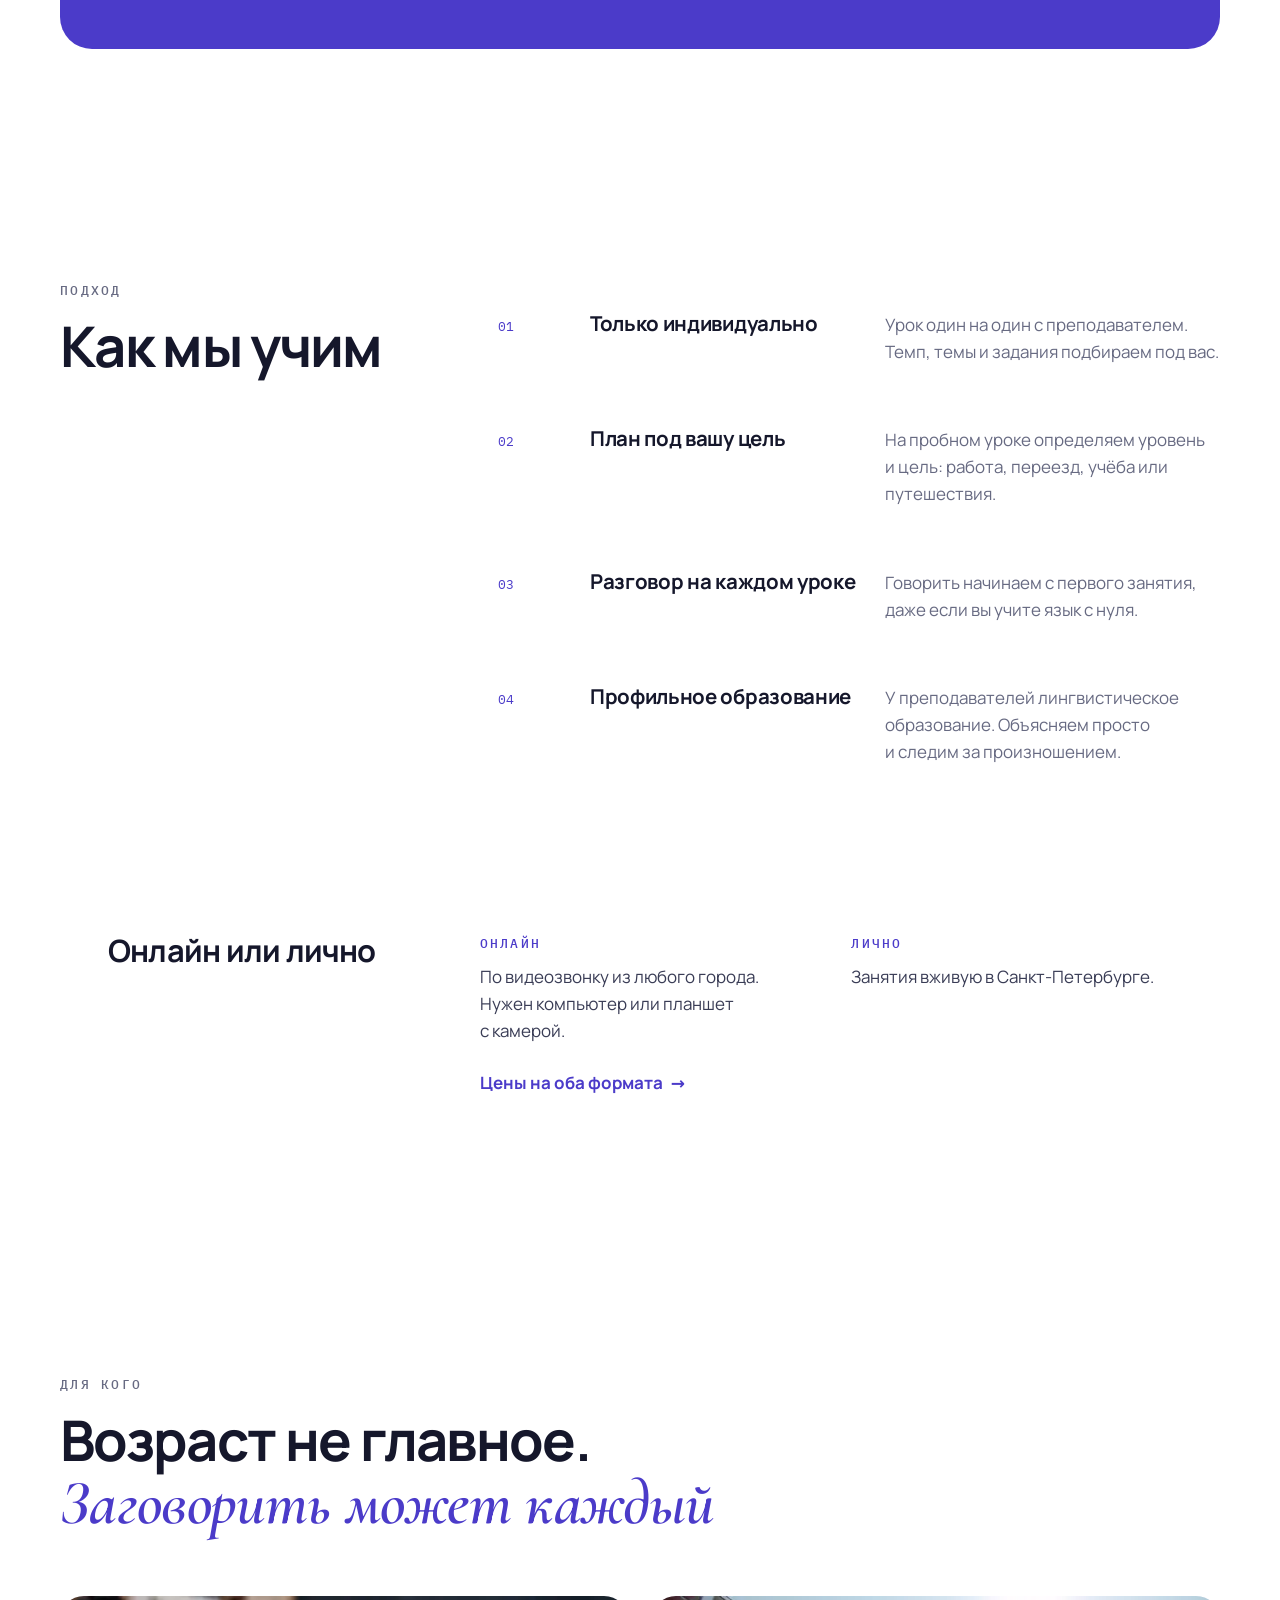
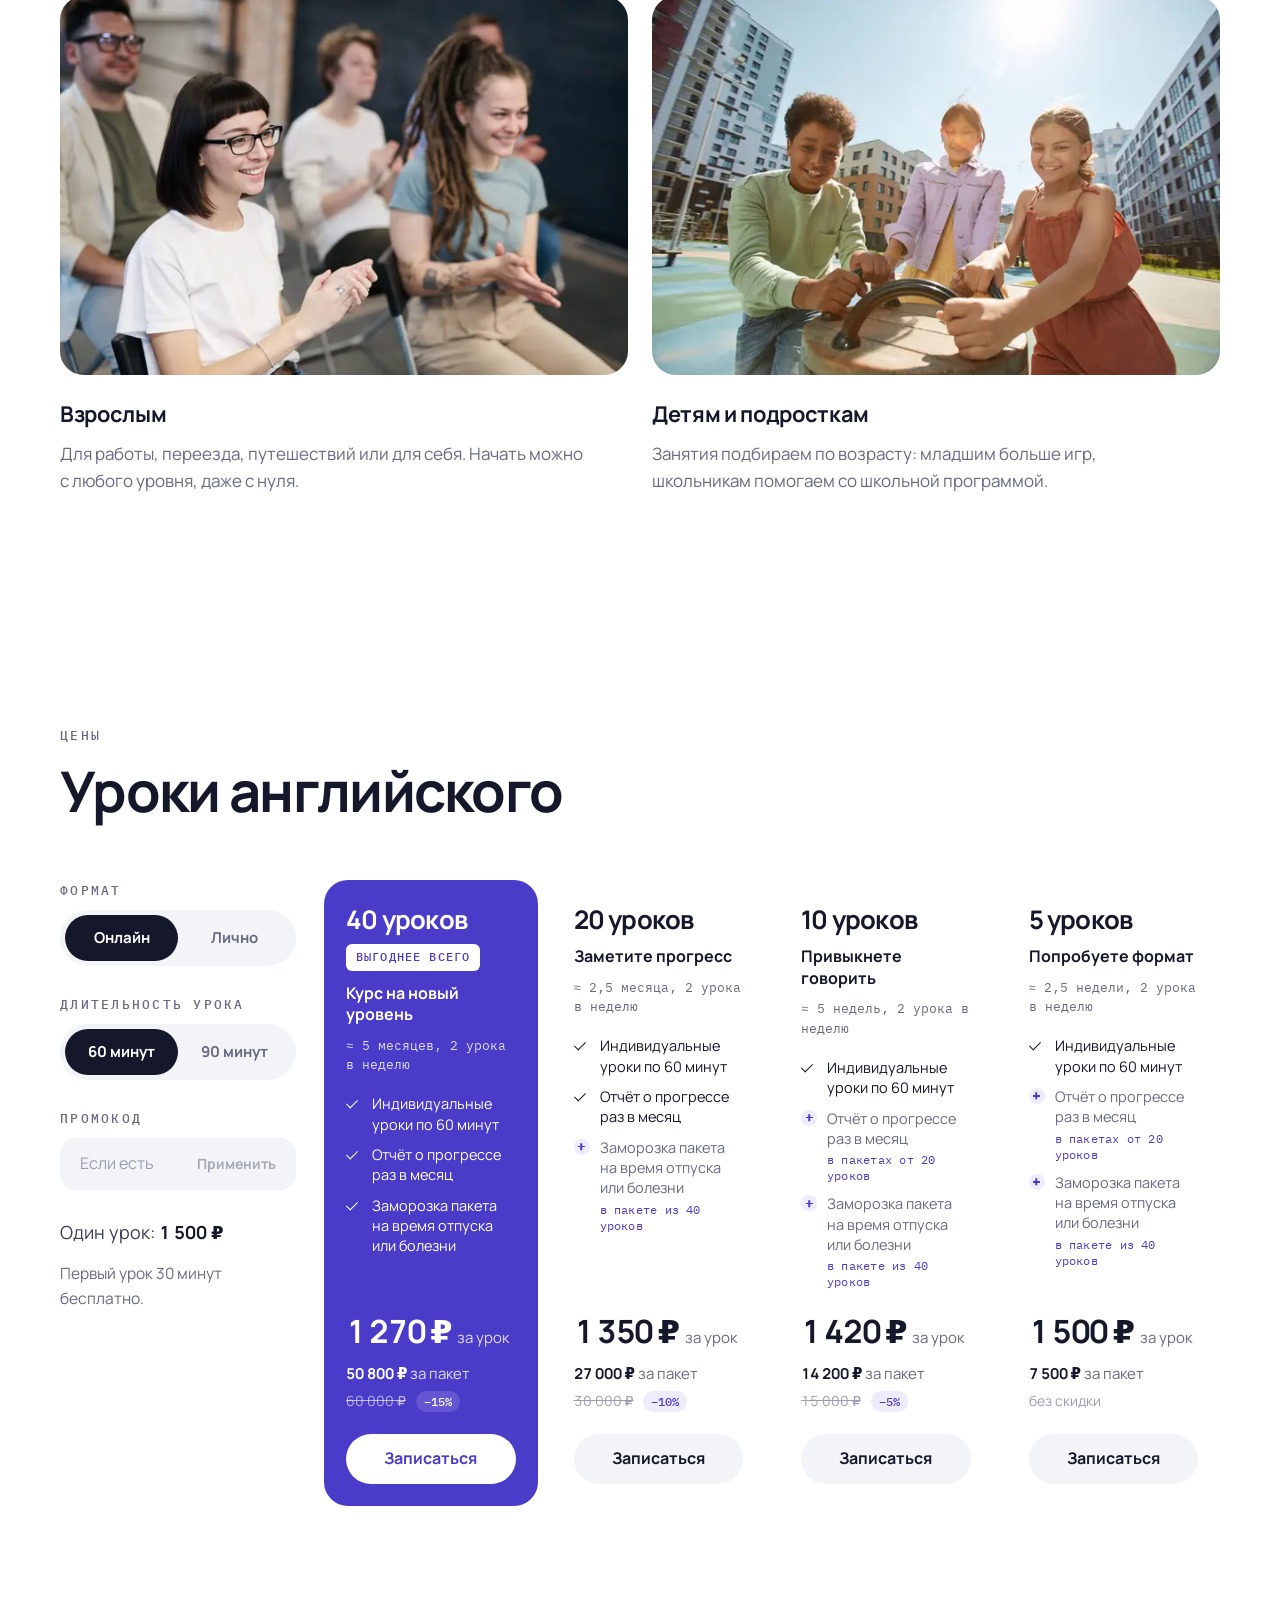
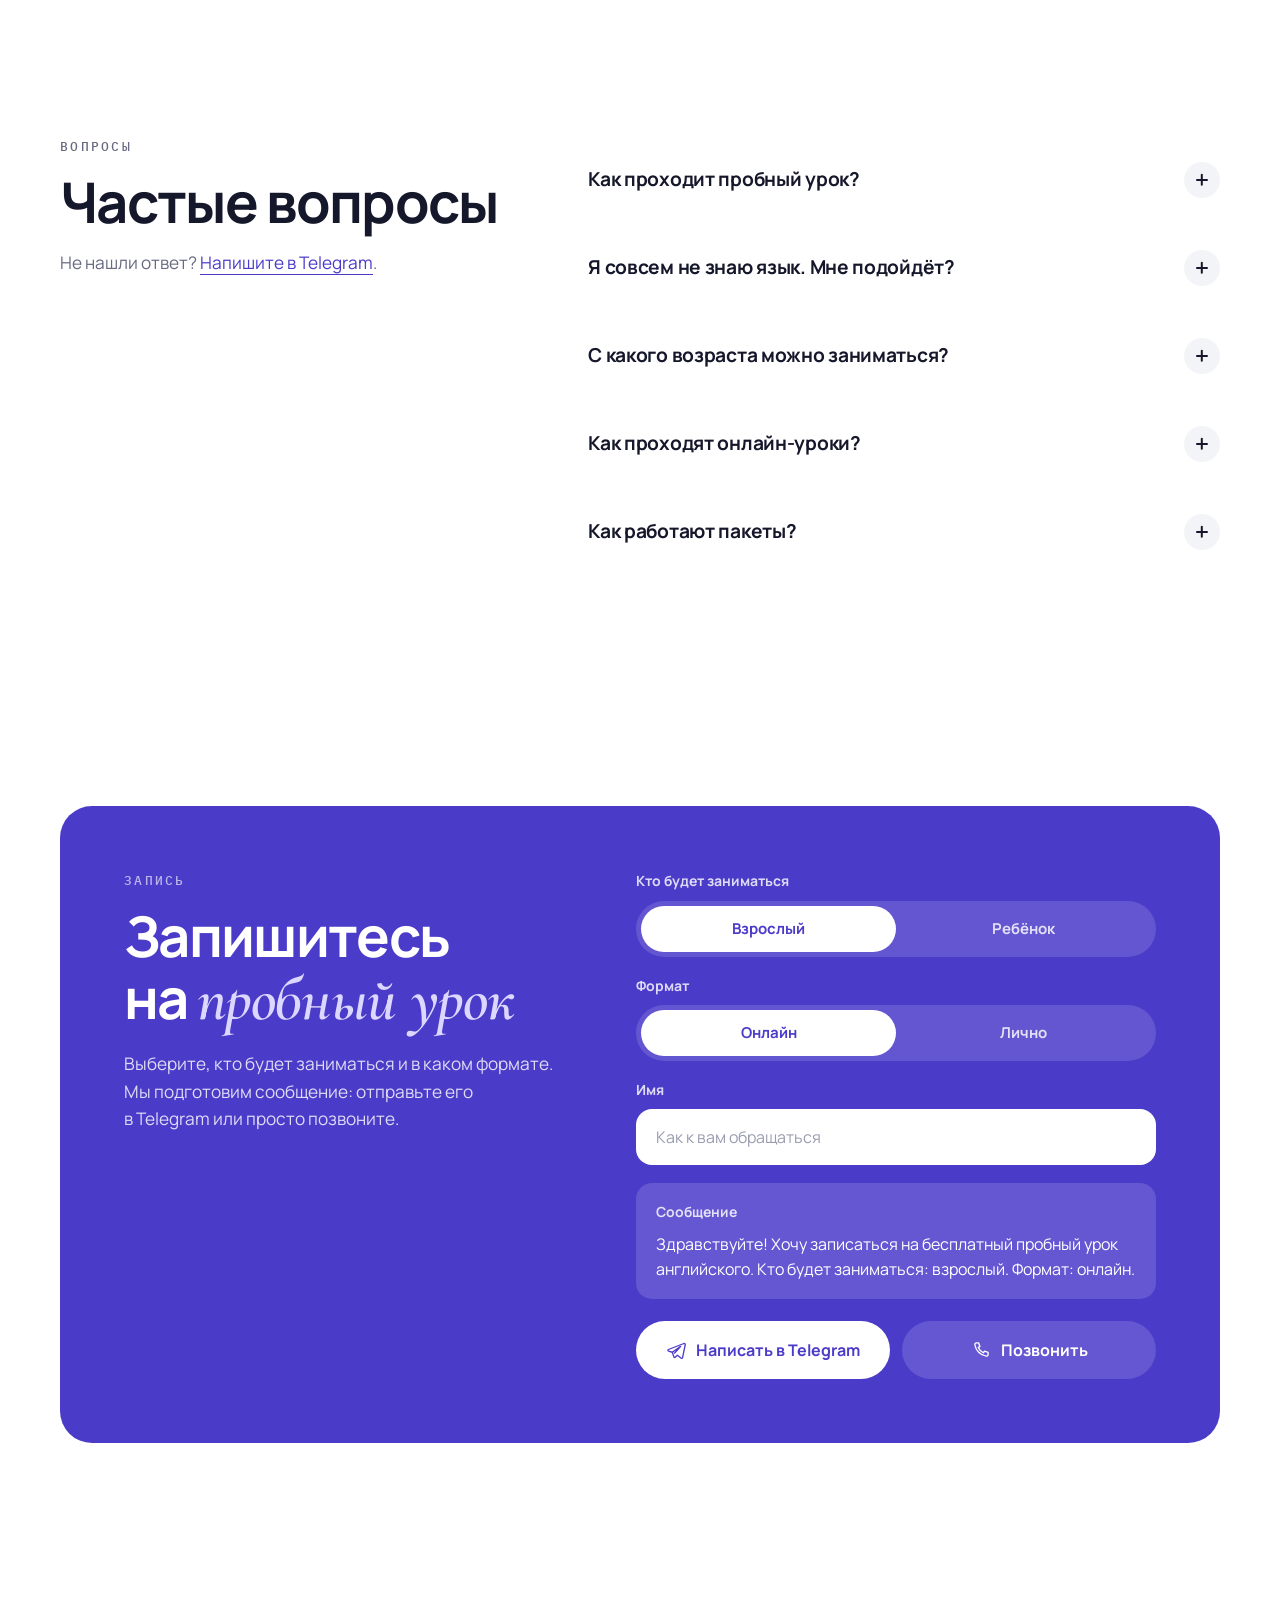
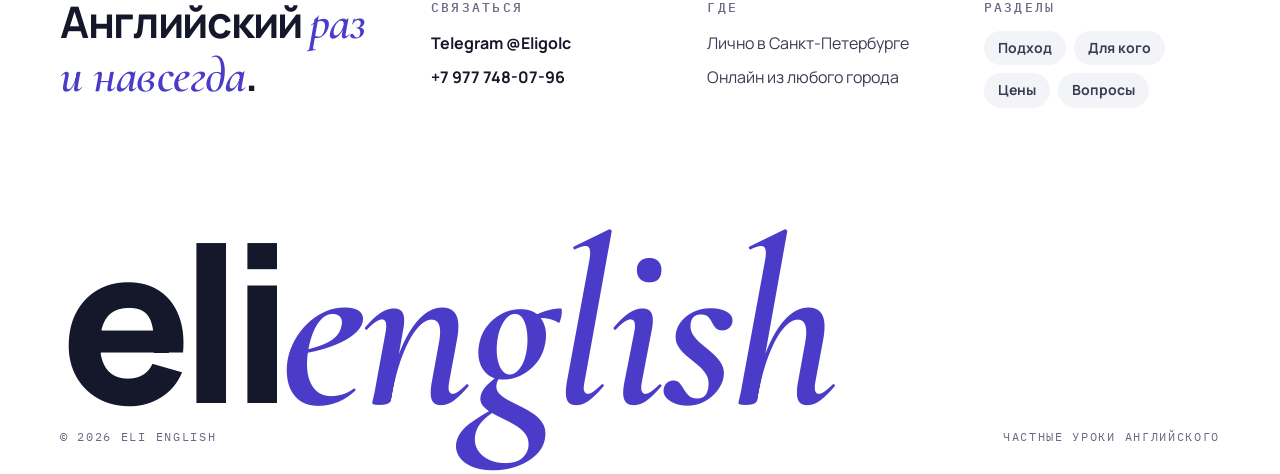
==== commit 4972add5: "Apply 19.10 site edits - No metro/district, in-person +1000 RUB, "video call" wording - Sticky price" ====
--- a/site/index.html
+++ b/site/index.html
@@ -4,7 +4,7 @@
   <meta charset="utf-8">
   <meta name="viewport" content="width=device-width, initial-scale=1, viewport-fit=cover">
   <title>Уроки английского с репетитором в СПб и онлайн | eli english</title>
-  <meta name="description" content="Частные уроки английского для детей с 4 лет и взрослых. Онлайн или с выездом к вам в Санкт-Петербурге, рядом с м. Электросила. 13 лет практики. Первый урок бесплатно.">
+  <meta name="description" content="Репетитор английского для детей с 4 лет и взрослых: онлайн по видеозвонку или лично в Санкт-Петербурге. 13 лет практики, первый урок бесплатно.">
   <meta name="robots" content="index, follow, max-image-preview:large">
   <meta name="theme-color" content="#FFFFFF">
   <meta name="color-scheme" content="light">
@@ -12,7 +12,7 @@
   <meta property="og:locale" content="ru_RU">
   <meta property="og:site_name" content="eli english">
   <meta property="og:title" content="Английский раз и навсегда | eli english">
-  <meta property="og:description" content="Частные уроки английского для детей и взрослых. Онлайн или с выездом в Санкт-Петербурге. Первый урок бесплатно.">
+  <meta property="og:description" content="Частные уроки английского для детей и взрослых. Онлайн или лично в Санкт-Петербурге. Первый урок бесплатно.">
   <meta name="twitter:card" content="summary_large_image">
   <!-- seo:start: адрес сайта, canonical и картинка для соцсетей, заполняет tools/build.mjs -->
   <!-- seo:end -->
@@ -22,11 +22,11 @@
   <!-- preload:start -->
   <link rel="preload" as="image" href="assets/img/teacher-en-1100.webp" imagesrcset="assets/img/teacher-en-680.webp 680w, assets/img/teacher-en-1100.webp 1100w" imagesizes="(max-width: 760px) 380px, 560px" fetchpriority="high">
   <!-- preload:end -->
-  <link rel="preconnect" href="https://fonts.googleapis.com">
-  <link rel="preconnect" href="https://fonts.gstatic.com" crossorigin>
-  <link href="https://fonts.googleapis.com/css2?family=Cormorant+Garamond:ital,wght@1,500;1,600&family=IBM+Plex+Mono:wght@400;500&family=Manrope:wght@400..800&display=swap" rel="stylesheet">
-  <link rel="stylesheet" href="assets/css/style.css?v=5c93f1b6">
+  <link rel="preload" as="font" type="font/woff2" href="assets/fonts/manrope-cyrillic.woff2" crossorigin>
+  <link rel="stylesheet" href="assets/css/style.css?v=605198b5">
   <script src="assets/js/head.js?v=ccd3cd6c"></script>
+  <!-- metrika:start: Яндекс Метрика, подключает tools/build.mjs, если задан METRIKA_ID -->
+  <!-- metrika:end -->
   <!-- schema:start: разметка для поисковиков, заполняет tools/build.mjs -->
   <script type="application/ld+json">
 {
@@ -36,7 +36,7 @@
       "@type": "EducationalOrganization",
       "@id": "#org",
       "name": "eli english",
-      "description": "Частные уроки английского для детей с 4 лет и взрослых. Онлайн или с выездом к вам в Санкт-Петербурге, рядом с м. Электросила. 13 лет практики. Первый урок бесплатно.",
+      "description": "Репетитор английского для детей с 4 лет и взрослых: онлайн по видеозвонку или лично в Санкт-Петербурге. 13 лет практики, первый урок бесплатно.",
       "telephone": "+7 977 748-07-96",
       "sameAs": [
         "https://t.me/Eligolc"
@@ -51,12 +51,12 @@
         "@type": "City",
         "name": "Санкт-Петербург"
       },
-      "priceRange": "1270-2500 RUB"
+      "priceRange": "1270-3000 RUB"
     },
     {
       "@type": "Course",
       "name": "Частные уроки английского языка",
-      "description": "Частные уроки английского для детей с 4 лет и взрослых. Онлайн или с выездом к вам в Санкт-Петербурге, рядом с м. Электросила. 13 лет практики. Первый урок бесплатно.",
+      "description": "Репетитор английского для детей с 4 лет и взрослых: онлайн по видеозвонку или лично в Санкт-Петербурге. 13 лет практики, первый урок бесплатно.",
       "inLanguage": "ru",
       "provider": {
         "@id": "#org"
@@ -65,7 +65,7 @@
         "@type": "AggregateOffer",
         "priceCurrency": "RUB",
         "lowPrice": "1270",
-        "highPrice": "2500",
+        "highPrice": "3000",
         "offerCount": "16"
       },
       "hasCourseInstance": [
@@ -78,7 +78,7 @@
           "courseMode": "Onsite",
           "location": {
             "@type": "Place",
-            "name": "Санкт-Петербург, рядом с м. Электросила"
+            "name": "Санкт-Петербург"
           }
         }
       ]
@@ -91,7 +91,7 @@
           "name": "Как проходит пробный урок?",
           "acceptedAnswer": {
             "@type": "Answer",
-            "text": "Это 30 минут знакомства. Проверяем уровень, обсуждаем цель и удобное расписание. Урок бесплатный, а решение продолжать или нет остаётся за вами."
+            "text": "Это 30 минут знакомства. Проверяем уровень, обсуждаем цель и удобное расписание. Урок бесплатный, а решение, продолжать или нет, остаётся за вами."
           }
         },
         {
@@ -115,15 +115,7 @@
           "name": "Как проходят онлайн-уроки?",
           "acceptedAnswer": {
             "@type": "Answer",
-            "text": "По видеосвязи. Нужны компьютер или планшет с камерой и стабильный интернет."
-          }
-        },
-        {
-          "@type": "Question",
-          "name": "Куда приезжает преподаватель?",
-          "acceptedAnswer": {
-            "@type": "Answer",
-            "text": "К ученикам в Московском районе Санкт-Петербурга, рядом с метро Электросила. Точный адрес обсудим при записи."
+            "text": "По видеозвонку. Нужны компьютер или планшет с камерой и стабильный интернет."
           }
         },
         {
@@ -131,7 +123,7 @@
           "name": "Как работают пакеты?",
           "acceptedAnswer": {
             "@type": "Answer",
-            "text": "Вы оплачиваете сразу 5, 10, 20 или 40 уроков. Чем больше пакет, тем дешевле каждый урок, скидка до 15%."
+            "text": "Вы оплачиваете сразу 5, 10, 20 или 40 уроков. Пакет из 40 уроков можно заморозить на время отпуска или болезни."
           }
         }
       ]
@@ -195,7 +187,7 @@
               <span class="eyebrow hero__eyebrow" data-i18n="eyebrow">Частные уроки английского</span>
               <span class="hero__title" data-i18n-html="title"><span class="line"><span>Английский</span></span> <span class="line"><span><em>раз и навсегда</em></span></span></span>
             </h1>
-            <p class="hero__lead">Для взрослых и детей. Онлайн или с&nbsp;выездом к&nbsp;вам в&nbsp;Санкт&#8209;Петербурге, рядом с&nbsp;метро Электросила.</p>
+            <p class="hero__lead">Для взрослых и детей. Онлайн или лично в&nbsp;<span class="nowrap">Санкт-Петербурге</span>.</p>
             <div class="hero__buttons">
               <a class="btn btn--primary" href="#probnyi">Записаться на пробный урок</a>
               <a class="btn btn--ghost" href="https://t.me/Eligolc" target="_blank" rel="noopener">
@@ -212,7 +204,7 @@
               srcset="assets/img/teacher-en-680.webp 680w, assets/img/teacher-en-1100.webp 1100w"
               sizes="(max-width: 760px) 380px, 560px"
               width="1100" height="1152"
-              alt="" fetchpriority="high" decoding="async">
+              alt="Преподаватель английского языка" fetchpriority="high" decoding="async">
             <!-- hero-img:end -->
           </div>
         </div>
@@ -244,7 +236,7 @@
             <div class="form__body">
               <label class="field">
                 <span class="field__label">Имя</span>
-                <input class="field__input" type="text" name="name" autocomplete="given-name" placeholder="Как к вам обращаться" required maxlength="60">
+                <input class="field__input" type="text" name="name" autocomplete="given-name" placeholder="Как к вам обращаться" required maxlength="40">
                 <span class="field__error" aria-live="polite"></span>
               </label>
               <label class="field">
@@ -254,13 +246,14 @@
               </label>
               <label class="field">
                 <span class="field__label">Telegram <span class="field__opt">необязательно</span></span>
-                <input class="field__input" type="text" name="telegram" autocomplete="off" placeholder="@username" maxlength="40">
+                <input class="field__input" type="text" name="telegram" autocomplete="off" placeholder="@username" maxlength="40" autocapitalize="off" spellcheck="false">
                 <span class="field__error" aria-live="polite"></span>
               </label>
               <label class="field">
                 <span class="field__label">Промокод <span class="field__opt">если есть</span></span>
                 <input class="field__input" type="text" name="promo" autocomplete="off" placeholder="Например, VESNA10" maxlength="20" autocapitalize="characters" spellcheck="false">
                 <span class="field__error" aria-live="polite"></span>
+                <span class="field__note" data-promo-note aria-live="polite"></span>
               </label>
               <label class="hp" aria-hidden="true">Сайт<input type="text" name="website" tabindex="-1" autocomplete="off"></label>
               <button class="btn btn--primary btn--block" type="submit">
@@ -273,6 +266,7 @@
               <svg class="state-icon" viewBox="0 0 56 56" aria-hidden="true"><circle cx="28" cy="28" r="26" fill="none" stroke="currentColor" stroke-width="1.6"/><path class="draw" d="m18 29 7 7 13-15" fill="none" stroke="currentColor" stroke-width="2" stroke-linecap="round" stroke-linejoin="round"/></svg>
               <h3 class="h3">Заявка отправлена</h3>
               <p>Мы свяжемся с вами и договоримся о времени пробного урока.</p>
+              <button type="button" class="link-btn" data-form-again>Отправить ещё одну заявку</button>
             </div>
 
             <div class="form__state form__state--error" hidden tabindex="-1">
@@ -307,7 +301,7 @@
             <li class="steps__item reveal">
               <span class="steps__num">02</span>
               <h3 class="steps__title">План под вашу цель</h3>
-              <p>На пробном уроке определяем уровень и&nbsp;цель: работа, переезд, учёба или путешествия. Дальше занимаемся по&nbsp;этому плану.</p>
+              <p>На пробном уроке определяем уровень и&nbsp;цель: работа, переезд, учёба или путешествия.</p>
             </li>
             <li class="steps__item reveal">
               <span class="steps__num">03</span>
@@ -326,11 +320,11 @@
           <h3 class="where__title">Онлайн или лично</h3>
           <div class="where__item">
             <p class="eyebrow">Онлайн</p>
-            <p>По видеосвязи из&nbsp;любого города. Нужен компьютер или планшет с&nbsp;камерой.</p>
+            <p>По видеозвонку из&nbsp;любого города. Нужен компьютер или планшет с&nbsp;камерой.</p>
           </div>
           <div class="where__item">
             <p class="eyebrow">Лично</p>
-            <p>Преподаватель приезжает к&nbsp;вам. Санкт&#8209;Петербург, рядом с&nbsp;метро Электросила.</p>
+            <p>Занятия вживую в&nbsp;<span class="nowrap">Санкт-Петербурге</span>.</p>
           </div>
           <a class="where__link" href="#ceny">Цены на оба формата</a>
         </div>
@@ -373,30 +367,46 @@
         </div>
 
         <div class="pricing">
-          <div class="pricing__side reveal">
-            <p class="eyebrow">Формат</p>
-            <fieldset class="seg" aria-label="Формат занятий">
-              <legend class="sr-only">Формат занятий</legend>
-              <input type="radio" name="p-format" id="pf-online" value="online" checked>
-              <label for="pf-online">Онлайн</label>
-              <input type="radio" name="p-format" id="pf-offline" value="offline">
-              <label for="pf-offline">Лично</label>
-              <span class="seg__thumb" aria-hidden="true"></span>
-            </fieldset>
-
-            <p class="eyebrow">Длительность урока</p>
-            <fieldset class="seg" aria-label="Длительность урока">
-              <legend class="sr-only">Длительность урока</legend>
-              <input type="radio" name="p-dur" id="pd-60" value="60" checked>
-              <label for="pd-60">60 минут</label>
-              <input type="radio" name="p-dur" id="pd-90" value="90">
-              <label for="pd-90">90 минут</label>
-              <span class="seg__thumb" aria-hidden="true"></span>
-            </fieldset>
-
-            <p class="pricing__one">Один урок: <b data-price="one">1 500 ₽</b></p>
-            <p class="pricing__text">Чем больше пакет, тем дешевле урок. Лично: преподаватель приезжает к&nbsp;вам, рядом с&nbsp;м.&nbsp;Электросила.</p>
-            <p class="pricing__text">Первый урок 30&nbsp;минут бесплатно.</p>
+          <div class="pricing__side">
+            <!-- на телефоне и планшете этот блок прилипает к шапке, пока листаются пакеты -->
+            <div class="pricing__controls reveal">
+              <div class="pricing__opt">
+                <p class="eyebrow">Формат</p>
+                <fieldset class="seg">
+                  <legend class="sr-only">Формат занятий</legend>
+                  <input type="radio" name="p-format" id="pf-online" value="online" checked>
+                  <label for="pf-online">Онлайн</label>
+                  <input type="radio" name="p-format" id="pf-offline" value="offline">
+                  <label for="pf-offline">Лично</label>
+                  <span class="seg__thumb" aria-hidden="true"></span>
+                </fieldset>
+              </div>
+              <div class="pricing__opt">
+                <p class="eyebrow">Длительность урока</p>
+                <fieldset class="seg">
+                  <legend class="sr-only">Длительность урока</legend>
+                  <input type="radio" name="p-dur" id="pd-60" value="60" checked>
+                  <label for="pd-60">60<span class="seg__long">&nbsp;минут</span><span class="seg__short">&nbsp;мин</span></label>
+                  <input type="radio" name="p-dur" id="pd-90" value="90">
+                  <label for="pd-90">90<span class="seg__long">&nbsp;минут</span><span class="seg__short">&nbsp;мин</span></label>
+                  <span class="seg__thumb" aria-hidden="true"></span>
+                </fieldset>
+              </div>
+            </div>
+
+            <div class="promo reveal" id="promo">
+              <label class="eyebrow promo__label" for="promo-input">Промокод</label>
+              <div class="promo__row">
+                <input class="field__input promo__input" id="promo-input" type="text" placeholder="Если есть" maxlength="20" autocomplete="off" autocapitalize="characters" spellcheck="false" enterkeyhint="done">
+                <button type="button" class="promo__btn" id="promo-btn">Применить</button>
+              </div>
+              <p class="promo__note" data-promo-note aria-live="polite"></p>
+            </div>
+
+            <div class="pricing__info reveal">
+              <p class="pricing__one">Один урок: <b data-price="one">1 500 ₽</b></p>
+              <p class="pricing__text">Первый урок 30&nbsp;минут бесплатно.</p>
+            </div>
           </div>
 
           <div class="pricing__cards" id="pricing" aria-live="polite"></div>
@@ -416,7 +426,7 @@
         <div class="faq__list reveal" id="faq">
           <div class="faq__item">
             <h3><button type="button" class="faq__q" aria-expanded="false" aria-controls="faq-1" id="faq-1-q">Как проходит пробный урок?<span class="faq__plus" aria-hidden="true"></span></button></h3>
-            <div class="faq__a" id="faq-1" role="region" aria-labelledby="faq-1-q"><div><p>Это 30 минут знакомства. Проверяем уровень, обсуждаем цель и удобное расписание. Урок бесплатный, а решение продолжать или нет остаётся за вами.</p></div></div>
+            <div class="faq__a" id="faq-1" role="region" aria-labelledby="faq-1-q"><div><p>Это 30 минут знакомства. Проверяем уровень, обсуждаем цель и удобное расписание. Урок бесплатный, а решение, продолжать или нет, остаётся за вами.</p></div></div>
           </div>
           <div class="faq__item">
             <h3><button type="button" class="faq__q" aria-expanded="false" aria-controls="faq-2" id="faq-2-q">Я совсем не знаю язык. Мне подойдёт?<span class="faq__plus" aria-hidden="true"></span></button></h3>
@@ -428,15 +438,11 @@
           </div>
           <div class="faq__item">
             <h3><button type="button" class="faq__q" aria-expanded="false" aria-controls="faq-4" id="faq-4-q">Как проходят онлайн-уроки?<span class="faq__plus" aria-hidden="true"></span></button></h3>
-            <div class="faq__a" id="faq-4" role="region" aria-labelledby="faq-4-q"><div><p>По видеосвязи. Нужны компьютер или планшет с камерой и стабильный интернет.</p></div></div>
+            <div class="faq__a" id="faq-4" role="region" aria-labelledby="faq-4-q"><div><p>По видеозвонку. Нужны компьютер или планшет с камерой и стабильный интернет.</p></div></div>
           </div>
           <div class="faq__item">
-            <h3><button type="button" class="faq__q" aria-expanded="false" aria-controls="faq-5" id="faq-5-q">Куда приезжает преподаватель?<span class="faq__plus" aria-hidden="true"></span></button></h3>
-            <div class="faq__a" id="faq-5" role="region" aria-labelledby="faq-5-q"><div><p>К ученикам в Московском районе Санкт&#8209;Петербурга, рядом с метро Электросила. Точный адрес обсудим при записи.</p></div></div>
-          </div>
-          <div class="faq__item">
-            <h3><button type="button" class="faq__q" aria-expanded="false" aria-controls="faq-6" id="faq-6-q">Как работают пакеты?<span class="faq__plus" aria-hidden="true"></span></button></h3>
-            <div class="faq__a" id="faq-6" role="region" aria-labelledby="faq-6-q"><div><p>Вы оплачиваете сразу 5, 10, 20 или 40 уроков. Чем больше пакет, тем дешевле каждый урок, скидка до 15%.</p></div></div>
+            <h3><button type="button" class="faq__q" aria-expanded="false" aria-controls="faq-5" id="faq-5-q">Как работают пакеты?<span class="faq__plus" aria-hidden="true"></span></button></h3>
+            <div class="faq__a" id="faq-5" role="region" aria-labelledby="faq-5-q"><div><p>Вы оплачиваете сразу 5, 10, 20 или 40 уроков. Пакет из 40 уроков можно заморозить на время отпуска или болезни.</p></div></div>
           </div>
         </div>
       </div>
@@ -520,7 +526,7 @@
 
         <div class="footer__col">
           <p class="eyebrow">Где</p>
-          <p>Санкт&#8209;Петербург, Московский район, рядом с&nbsp;м.&nbsp;Электросила</p>
+          <p>Лично в&nbsp;<span class="nowrap">Санкт-Петербурге</span></p>
           <p>Онлайн из&nbsp;любого города</p>
         </div>
 
@@ -544,6 +550,6 @@
     </div>
   </footer>
 
-  <script src="assets/js/main.js?v=fecb2a00" defer></script>
+  <script src="assets/js/main.js?v=f42b4be8" defer></script>
 </body>
 </html>
--- a/site/assets/css/style.css
+++ b/site/assets/css/style.css
@@ -1,4 +1,87 @@
 /* eli english: стили */
+
+/* Шрифты лежат на самом сайте (assets/fonts): так быстрее, чем с серверов Google */
+@font-face {
+  font-family: "Cormorant Garamond";
+  font-style: italic;
+  font-weight: 500;
+  font-display: swap;
+  src: url("../fonts/cormorant-italic-cyrillic.woff2") format("woff2");
+  unicode-range: U+0301, U+0400-045F, U+0490-0491, U+04B0-04B1, U+2116;
+}
+@font-face {
+  font-family: "Cormorant Garamond";
+  font-style: italic;
+  font-weight: 500;
+  font-display: swap;
+  src: url("../fonts/cormorant-italic-latin.woff2") format("woff2");
+  unicode-range: U+0000-00FF, U+0131, U+0152-0153, U+02BB-02BC, U+02C6, U+02DA, U+02DC, U+0304, U+0308, U+0329, U+2000-206F, U+20AC, U+2122, U+2191, U+2193, U+2212, U+2215, U+FEFF, U+FFFD;
+}
+@font-face {
+  font-family: "Cormorant Garamond";
+  font-style: italic;
+  font-weight: 600;
+  font-display: swap;
+  src: url("../fonts/cormorant-italic-cyrillic.woff2") format("woff2");
+  unicode-range: U+0301, U+0400-045F, U+0490-0491, U+04B0-04B1, U+2116;
+}
+@font-face {
+  font-family: "Cormorant Garamond";
+  font-style: italic;
+  font-weight: 600;
+  font-display: swap;
+  src: url("../fonts/cormorant-italic-latin.woff2") format("woff2");
+  unicode-range: U+0000-00FF, U+0131, U+0152-0153, U+02BB-02BC, U+02C6, U+02DA, U+02DC, U+0304, U+0308, U+0329, U+2000-206F, U+20AC, U+2122, U+2191, U+2193, U+2212, U+2215, U+FEFF, U+FFFD;
+}
+@font-face {
+  font-family: "IBM Plex Mono";
+  font-style: normal;
+  font-weight: 400;
+  font-display: swap;
+  src: url("../fonts/plex-mono-400-cyrillic.woff2") format("woff2");
+  unicode-range: U+0301, U+0400-045F, U+0490-0491, U+04B0-04B1, U+2116;
+}
+@font-face {
+  font-family: "IBM Plex Mono";
+  font-style: normal;
+  font-weight: 400;
+  font-display: swap;
+  src: url("../fonts/plex-mono-400-latin.woff2") format("woff2");
+  unicode-range: U+0000-00FF, U+0131, U+0152-0153, U+02BB-02BC, U+02C6, U+02DA, U+02DC, U+0304, U+0308, U+0329, U+2000-206F, U+20AC, U+2122, U+2191, U+2193, U+2212, U+2215, U+FEFF, U+FFFD;
+}
+@font-face {
+  font-family: "IBM Plex Mono";
+  font-style: normal;
+  font-weight: 500;
+  font-display: swap;
+  src: url("../fonts/plex-mono-500-cyrillic.woff2") format("woff2");
+  unicode-range: U+0301, U+0400-045F, U+0490-0491, U+04B0-04B1, U+2116;
+}
+@font-face {
+  font-family: "IBM Plex Mono";
+  font-style: normal;
+  font-weight: 500;
+  font-display: swap;
+  src: url("../fonts/plex-mono-500-latin.woff2") format("woff2");
+  unicode-range: U+0000-00FF, U+0131, U+0152-0153, U+02BB-02BC, U+02C6, U+02DA, U+02DC, U+0304, U+0308, U+0329, U+2000-206F, U+20AC, U+2122, U+2191, U+2193, U+2212, U+2215, U+FEFF, U+FFFD;
+}
+@font-face {
+  font-family: "Manrope";
+  font-style: normal;
+  font-weight: 400 800;
+  font-display: swap;
+  src: url("../fonts/manrope-cyrillic.woff2") format("woff2");
+  unicode-range: U+0301, U+0400-045F, U+0490-0491, U+04B0-04B1, U+2116;
+}
+@font-face {
+  font-family: "Manrope";
+  font-style: normal;
+  font-weight: 400 800;
+  font-display: swap;
+  src: url("../fonts/manrope-latin.woff2") format("woff2");
+  unicode-range: U+0000-00FF, U+0131, U+0152-0153, U+02BB-02BC, U+02C6, U+02DA, U+02DC, U+0304, U+0308, U+0329, U+2000-206F, U+20AC, U+2122, U+2191, U+2193, U+2212, U+2215, U+FEFF, U+FFFD;
+}
+
 
 :root {
   /* общие цвета: фон, текст, линии, поля ввода */
@@ -15,6 +98,22 @@
   --accent-soft: #EEECFC;
   --accent-tint: #DCD7FF; /* светлый оттенок для курсива на цветных блоках */
 
+  /* цветные блоки (пробный урок, запись, лучший пакет): у английского залиты акцентом */
+  --block-bg: var(--accent);
+  --block-ink: #fff;
+  --block-soft: rgba(255, 255, 255, .82);
+  --block-faint: rgba(255, 255, 255, .62);
+  --block-em: var(--accent-tint);
+  --block-fill: rgba(255, 255, 255, .14);
+  --block-ring: rgba(255, 255, 255, .45);
+  --block-btn: #fff;
+  --block-btn-ink: var(--accent);
+  --block-btn-hover: var(--accent-tint);
+  --block-thumb: #fff;
+  --block-thumb-ink: var(--accent);
+  --block-badge: #fff;
+  --block-badge-ink: var(--accent);
+
   --font: "Manrope", system-ui, -apple-system, "Segoe UI", Arial, sans-serif;
   --serif: "Cormorant Garamond", Georgia, "Times New Roman", serif;
   --mono: "IBM Plex Mono", ui-monospace, "Cascadia Mono", Consolas, monospace;
@@ -27,12 +126,34 @@
   --header: 72px;
 }
 
-/* польский: глубокий тёмный сине-фиолетовый акцент */
+/* польский: тёплая бежево-кофейная гамма (текст тоже тёплый) */
 html[data-lang="pl"] {
-  --accent: #272540;
-  --accent-ink: #1A1930;
-  --accent-soft: #E9E8F1;
-  --accent-tint: #C8C5E2;
+  --ink: #241D18;
+  --ink-2: #4A4039;
+  --muted: #7A6E64;
+  --line: #ECE5DC;
+  --field: #F5F0EA;
+
+  --accent: #8A6A4C;
+  --accent-ink: #6F543C;
+  --accent-soft: #F3ECE3;
+  --accent-tint: #EBDDCB;
+
+  /* цветные блоки у польского светлые, песочные, с тёмным текстом */
+  --block-bg: #EFE6DA;
+  --block-ink: #241D18;
+  --block-soft: rgba(36, 29, 24, .78);
+  --block-faint: rgba(36, 29, 24, .56);
+  --block-em: #8A6A4C;
+  --block-fill: rgba(36, 29, 24, .07);
+  --block-ring: rgba(138, 106, 76, .45);
+  --block-btn: #8A6A4C;
+  --block-btn-ink: #fff;
+  --block-btn-hover: #6F543C;
+  --block-thumb: #241D18;
+  --block-thumb-ink: #fff;
+  --block-badge: #fff;
+  --block-badge-ink: #8A6A4C;
 }
 
 *,
@@ -69,6 +190,8 @@
 
 :focus-visible { outline: 2px solid var(--accent); outline-offset: 3px; border-radius: 8px; }
 ::selection { background: var(--accent); color: #fff; }
+
+.nowrap { white-space: nowrap; }
 
 .sr-only,
 .hp {
@@ -474,9 +597,14 @@
 }
 .field__input::placeholder { color: #9A9DB0; }
 .field__input:focus { outline: none; background: #fff; box-shadow: inset 0 0 0 2px var(--accent); }
-.field.is-invalid .field__input { box-shadow: inset 0 0 0 2px #D92D20; }
-.field__error { font-size: 13px; color: #D92D20; }
-.field__error:empty { display: none; }
+/* ошибки спокойные: без красного, только подсказка под полем */
+.field.is-invalid .field__input { box-shadow: inset 0 0 0 2px var(--accent-tint); }
+.field__error,
+.field__note { font-size: 13.5px; line-height: 1.4; color: var(--ink-2); }
+.field__error:empty,
+.field__note:empty { display: none; }
+.field__note.is-ok { font-weight: 700; color: var(--accent); }
+.field.is-invalid .field__note { display: none; }
 
 .form__note { font-size: 12.5px; line-height: 1.5; color: var(--muted); text-align: center; }
 .form.is-sending .btn__label { opacity: .6; }
@@ -558,11 +686,34 @@
   align-items: start;
 }
 .pricing__side .eyebrow { margin-bottom: 10px; }
-.pricing__side .seg { margin-bottom: 28px; }
+.pricing__opt { margin-bottom: 28px; }
+.seg__short { display: none; }
 .pricing__one { font-size: 18px; color: var(--ink-2); margin-bottom: 14px; }
 .pricing__one b { font-weight: 700; color: var(--ink); font-variant-numeric: tabular-nums; }
 .pricing__text { font-size: 15.5px; line-height: 1.6; color: var(--muted); }
 .pricing__text + .pricing__text { margin-top: 10px; }
+
+/* Промокод: кнопка внутри поля */
+.promo { margin-bottom: 28px; }
+.promo__label { display: block; }
+.promo__row { position: relative; }
+.promo__input { min-height: 52px; padding-right: 116px; text-transform: uppercase; letter-spacing: .04em; }
+.promo__input::placeholder { text-transform: none; letter-spacing: 0; }
+.promo__btn {
+  position: absolute;
+  top: 6px; right: 6px; bottom: 6px;
+  padding: 0 14px;
+  border-radius: 12px;
+  font-size: 14px;
+  font-weight: 700;
+  color: var(--accent);
+  transition: background-color .3s var(--ease-soft), color .3s var(--ease-soft);
+}
+.promo__btn:hover { background: var(--accent-soft); }
+.promo__btn:disabled { color: var(--muted); opacity: .55; background: none; cursor: default; }
+.promo__note { margin-top: 8px; font-size: 14px; line-height: 1.45; color: var(--muted); }
+.promo__note:empty { display: none; }
+.promo__note.is-ok { color: var(--accent); font-weight: 700; }
 
 .pricing__cards {
   display: grid;
@@ -706,13 +857,16 @@
 }
 .price .btn { margin-top: 20px; width: 100%; --h: 50px; }
 
-.price--best { background: var(--accent); color: #fff; }
+.price--best { background: var(--block-bg); color: var(--block-ink); }
 .price--best .price__term,
-.price--best .price__unit { color: rgba(255, 255, 255, .72); }
-.price--best .price__total { color: rgba(255, 255, 255, .72); }
-.price--best .price__total b { color: #fff; }
-.price--best .price__was { color: rgba(255, 255, 255, .55); }
-.price--best .price__off { color: #fff; background: rgba(255, 255, 255, .18); }
+.price--best .price__unit,
+.price--best .price__total { color: var(--block-soft); }
+.price--best .price__total b { color: var(--block-ink); }
+.price--best .price__was { color: var(--block-faint); }
+.price--best .price__off { color: var(--block-ink); background: var(--block-fill); }
+.price--best .price__badge { background: var(--block-badge); color: var(--block-badge-ink); }
+.price--best .btn { background: var(--block-btn); color: var(--block-btn-ink); }
+.price--best .btn:hover { background: var(--block-btn-hover); }
 
 /* ---------- Вопросы ---------- */
 
@@ -830,48 +984,50 @@
 /* ---------- Цветные блоки записи (пробный урок и запись) ---------- */
 
 .accent-block {
-  background: var(--accent);
-  color: #fff;
-  transition: background-color .6s var(--ease-soft);
-}
-.accent-block ::selection { background: #fff; color: var(--accent); }
-.accent-block :focus-visible { outline-color: #fff; }
-.accent-block .eyebrow { color: rgba(255, 255, 255, .7); }
-.accent-block em { color: var(--accent-tint); }
-.accent-block .lead { color: rgba(255, 255, 255, .8); }
-.accent-block .trial__steps li { color: #fff; }
-.accent-block .trial__steps span { color: rgba(255, 255, 255, .6); }
+  background: var(--block-bg);
+  color: var(--block-ink);
+  transition: background-color .6s var(--ease-soft), color .6s var(--ease-soft);
+}
+.accent-block ::selection { background: var(--block-ink); color: var(--block-bg); }
+.accent-block :focus-visible { outline-color: var(--block-ink); }
+.accent-block .eyebrow { color: var(--block-faint); }
+.accent-block em { color: var(--block-em); }
+.accent-block .lead { color: var(--block-soft); }
+.accent-block .trial__steps li { color: var(--block-ink); }
+.accent-block .trial__steps span { color: var(--block-faint); }
 
 .accent-block .field__label,
-.accent-block .signup__label { color: rgba(255, 255, 255, .88); }
-.accent-block .field__opt { color: rgba(255, 255, 255, .6); }
+.accent-block .signup__label { color: var(--block-soft); }
+.accent-block .field__opt { color: var(--block-faint); }
 .accent-block .field__input { background: #fff; color: var(--ink); }
-.accent-block .field__input:focus { background: #fff; box-shadow: 0 0 0 3px rgba(255, 255, 255, .4); }
-.accent-block .field.is-invalid .field__input { box-shadow: inset 0 0 0 2px #FF8A80; }
-.accent-block .field__error { color: #FFD9D4; }
-.accent-block .form__note { color: rgba(255, 255, 255, .65); }
-.accent-block .form__state p { color: rgba(255, 255, 255, .8); }
-.accent-block .state-icon { color: #fff; }
-.accent-block .link-btn { color: rgba(255, 255, 255, .8); }
-.accent-block .link-btn:hover { color: #fff; }
-
-.accent-block .btn--primary { background: #fff; color: var(--accent); }
-.accent-block .btn--primary:hover { background: var(--accent-tint); }
-.accent-block .btn--ghost { background: rgba(255, 255, 255, .14); color: #fff; }
-.accent-block .btn--ghost:hover { background: #fff; color: var(--accent); }
-
-.accent-block .seg { background: rgba(255, 255, 255, .14); }
-.accent-block .seg label { color: rgba(255, 255, 255, .8); }
-.accent-block .seg label:hover { color: #fff; }
-.accent-block .seg input:checked + label { color: var(--accent); }
-.accent-block .seg input:focus-visible + label { outline-color: #fff; }
-.accent-block .seg__thumb { background: #fff; }
-
-.accent-block .signup__message { background: rgba(255, 255, 255, .12); }
-.accent-block .signup__message p { color: #fff; }
-.accent-block .signup__pack { background: #fff; color: var(--accent); }
-.accent-block .signup__pack-x { color: var(--accent); }
-.accent-block .signup__pack-x:hover { background: var(--accent-soft); }
+.accent-block .field__input:focus { background: #fff; box-shadow: 0 0 0 3px var(--block-ring); }
+.accent-block .field.is-invalid .field__input { box-shadow: 0 0 0 3px var(--block-ring); }
+.accent-block .field__error,
+.accent-block .field__note { color: var(--block-soft); }
+.accent-block .field__note.is-ok { color: var(--block-ink); }
+.accent-block .form__note { color: var(--block-faint); }
+.accent-block .form__state p { color: var(--block-soft); }
+.accent-block .state-icon { color: var(--block-ink); }
+.accent-block .link-btn { color: var(--block-soft); }
+.accent-block .link-btn:hover { color: var(--block-ink); }
+
+.accent-block .btn--primary { background: var(--block-btn); color: var(--block-btn-ink); }
+.accent-block .btn--primary:hover { background: var(--block-btn-hover); }
+.accent-block .btn--ghost { background: var(--block-fill); color: var(--block-ink); }
+.accent-block .btn--ghost:hover { background: var(--block-btn); color: var(--block-btn-ink); }
+
+.accent-block .seg { background: var(--block-fill); }
+.accent-block .seg label { color: var(--block-soft); }
+.accent-block .seg label:hover { color: var(--block-ink); }
+.accent-block .seg input:checked + label { color: var(--block-thumb-ink); }
+.accent-block .seg input:focus-visible + label { outline-color: var(--block-ink); }
+.accent-block .seg__thumb { background: var(--block-thumb); }
+
+.accent-block .signup__message { background: var(--block-fill); }
+.accent-block .signup__message p { color: var(--block-ink); }
+.accent-block .signup__pack { background: var(--block-btn); color: var(--block-btn-ink); }
+.accent-block .signup__pack-x { color: var(--block-btn-ink); }
+.accent-block .signup__pack-x:hover { background: var(--block-fill); }
 
 /* ---------- Подвал с контактами ---------- */
 
@@ -985,20 +1141,26 @@
 /* ---------- Адаптив ---------- */
 
 @media (max-width: 1180px) {
-  .pricing { grid-template-columns: 1fr; }
-  .pricing__side {
+  /* Цены на планшете и телефоне: выбор формата и длительности прилипает к шапке,
+     поэтому при переключении сразу видно, как меняется цена пакета */
+  .pricing { grid-template-columns: 1fr; gap: 0; }
+  .pricing__side { display: contents; }
+  .pricing__controls {
+    position: sticky;
+    top: var(--header);
+    z-index: 5;
     display: grid;
     grid-template-columns: repeat(2, minmax(0, 1fr));
     gap: 0 24px;
+    margin: 0 calc(var(--gutter) * -1);
+    padding: 10px var(--gutter) 14px;
+    background: var(--bg);
   }
-  .pricing__side .eyebrow:nth-of-type(1) { grid-column: 1; grid-row: 1; }
-  .pricing__side .seg:nth-of-type(1) { grid-column: 1; grid-row: 2; }
-  .pricing__side .eyebrow:nth-of-type(2) { grid-column: 2; grid-row: 1; }
-  .pricing__side .seg:nth-of-type(2) { grid-column: 2; grid-row: 2; }
-  .pricing__side .pricing__one,
-  .pricing__side .pricing__text { grid-column: 1 / -1; }
-  .pricing__side .pricing__text { max-width: 44em; }
-  .pricing__cards { grid-template-columns: repeat(2, minmax(0, 1fr)); }
+  .pricing__opt { margin: 0; }
+  .promo { max-width: 440px; margin: 14px 0 24px; }
+  .pricing__cards { order: 1; grid-template-columns: repeat(2, minmax(0, 1fr)); }
+  .pricing__info { order: 2; margin-top: 28px; }
+  .pricing__info .pricing__text { max-width: 44em; }
 }
 
 @media (max-width: 1080px) {
@@ -1041,10 +1203,14 @@
   .trial__panel { border-radius: 26px; padding: 30px 18px 18px; }
   .steps__item { padding: 24px 0; }
   .where { grid-template-columns: 1fr; border-radius: 26px; padding: 26px 20px; }
-  .pricing__side { grid-template-columns: 1fr; }
-  .pricing__side .eyebrow,
-  .pricing__side .seg { grid-column: 1 !important; grid-row: auto !important; }
-  .pricing__side .seg { margin-bottom: 20px; }
+  .pricing__controls { gap: 0 10px; padding: 8px var(--gutter) 12px; }
+  .pricing__controls .eyebrow { margin-bottom: 6px; font-size: 11px; letter-spacing: .12em; }
+  .pricing__controls .seg { padding: 4px; }
+  .pricing__controls .seg label { min-height: 42px; padding: 0 6px; font-size: 14.5px; }
+  .pricing__controls .seg__thumb { top: 4px; bottom: 4px; left: 4px; width: calc(50% - 4px); }
+  .seg__long { display: none; }
+  .seg__short { display: inline; }
+  .promo { margin: 8px 0 18px; }
   .pricing__cards {
     grid-template-columns: none;
     grid-auto-flow: column;
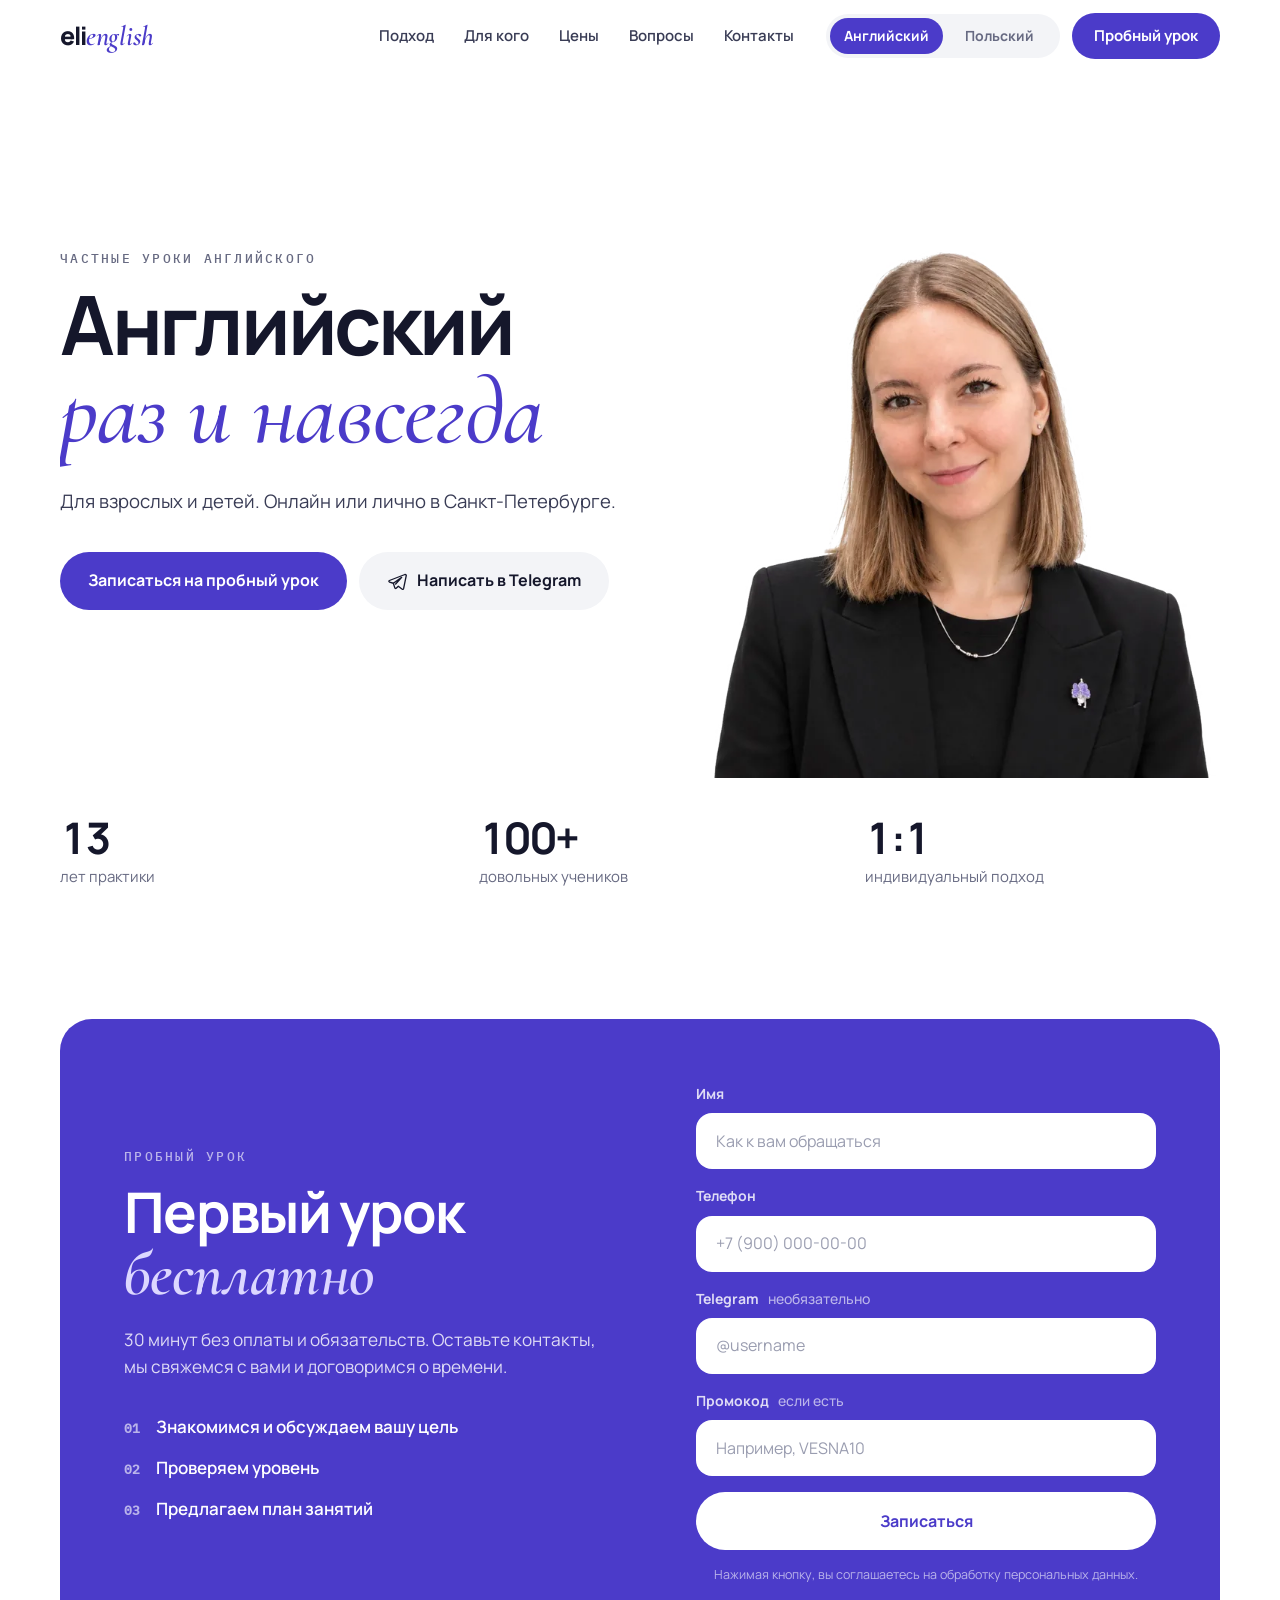
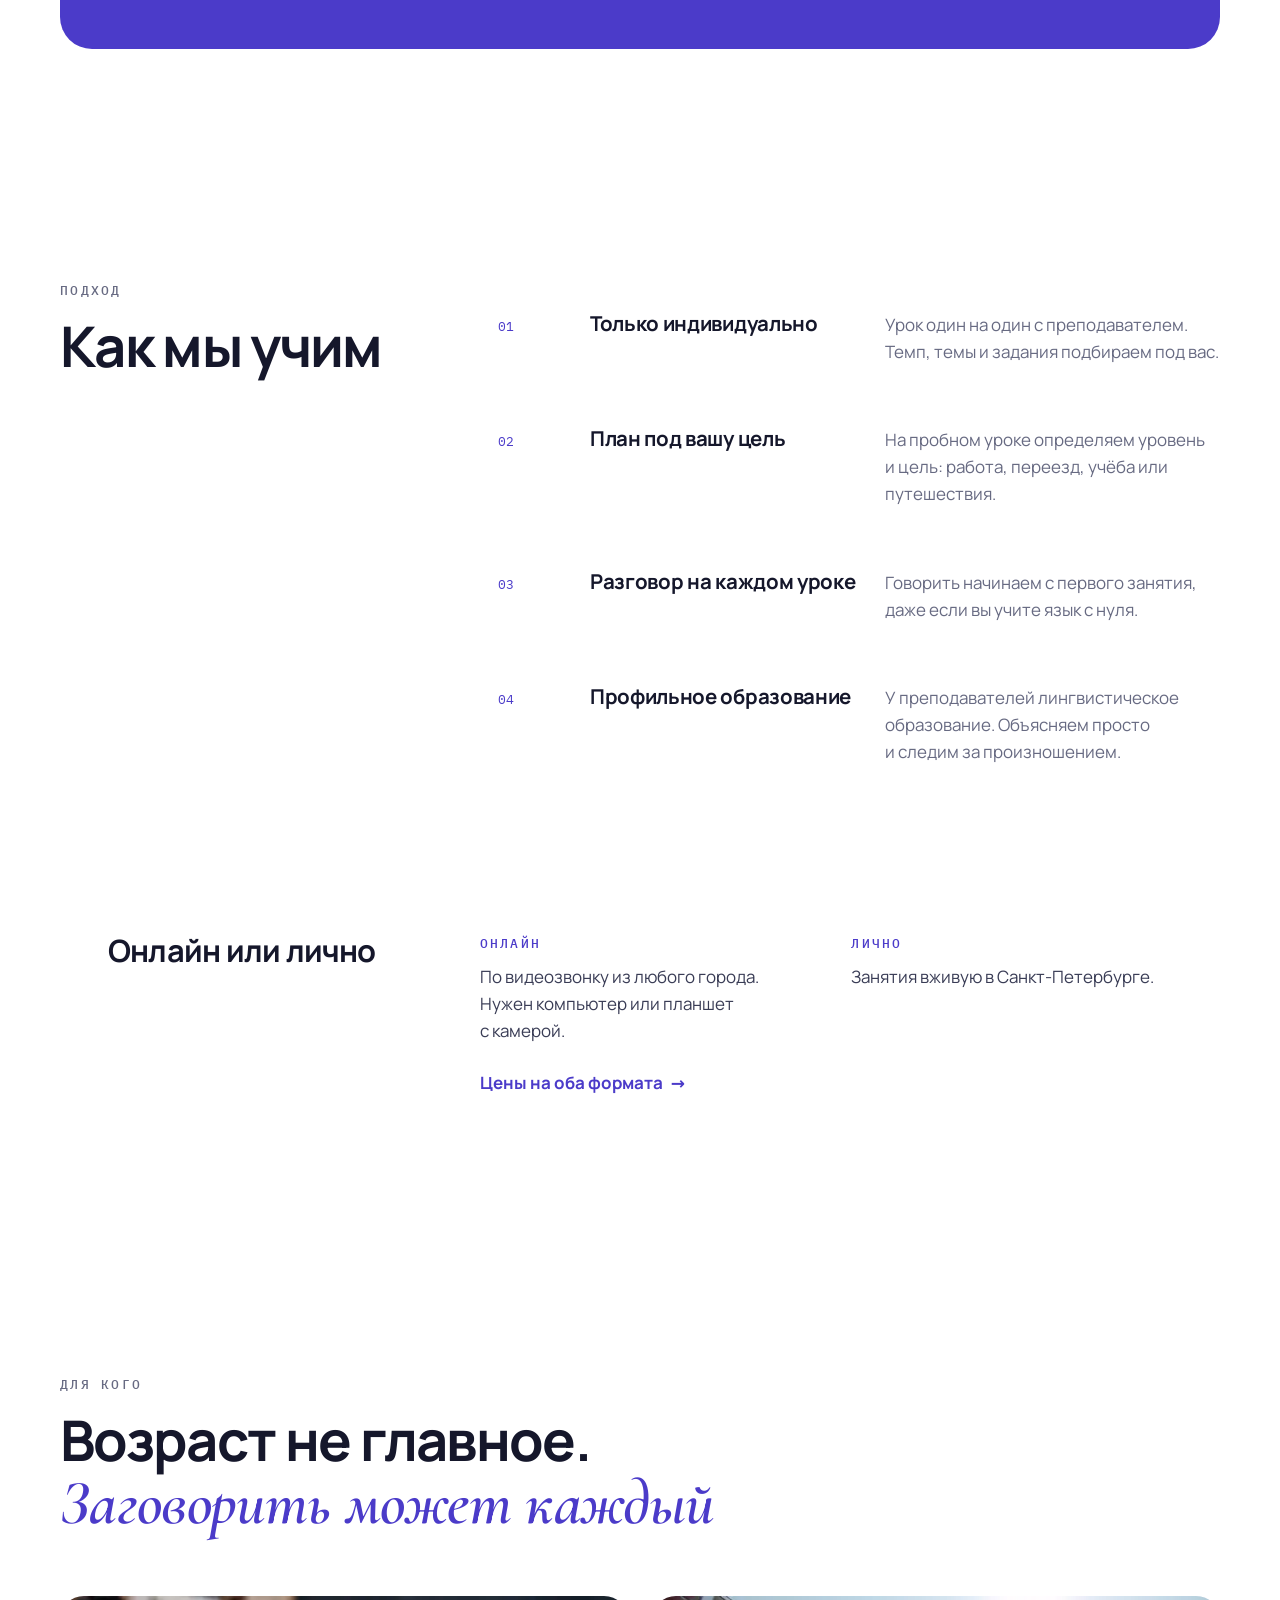
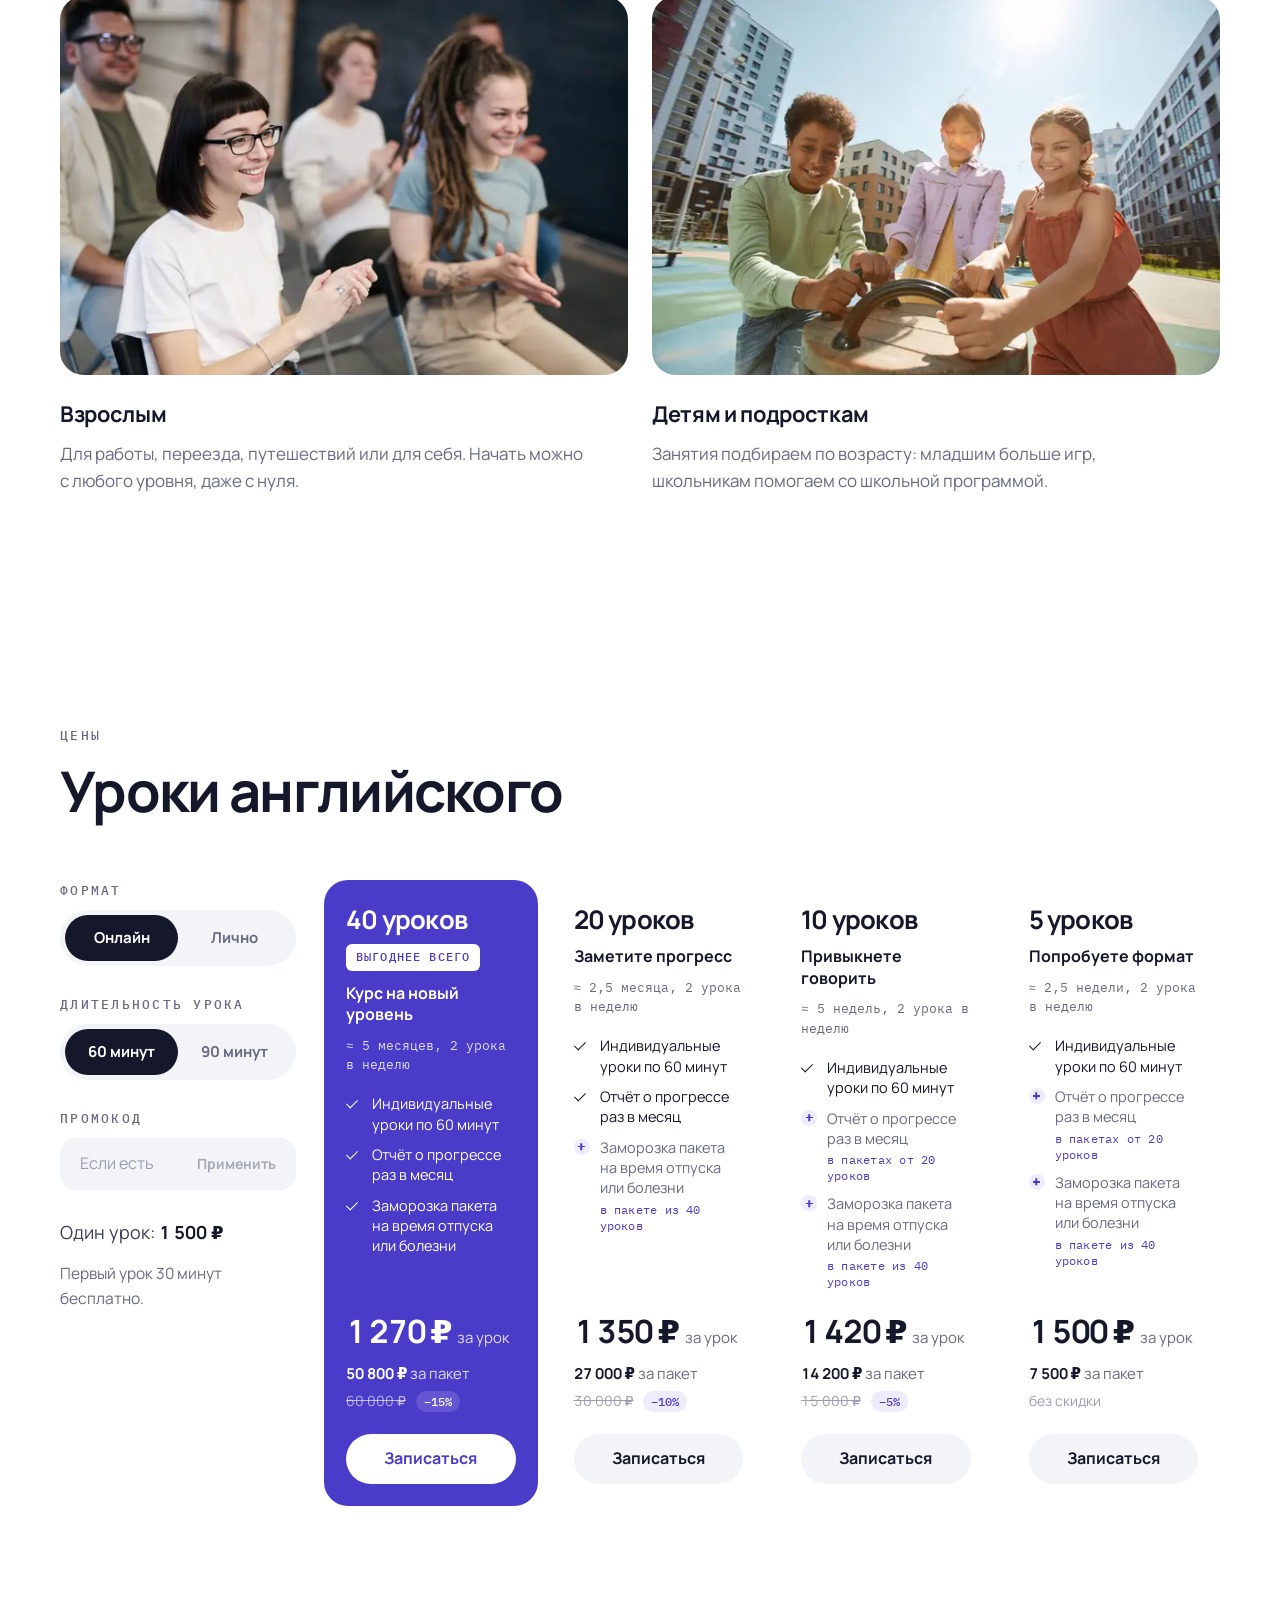
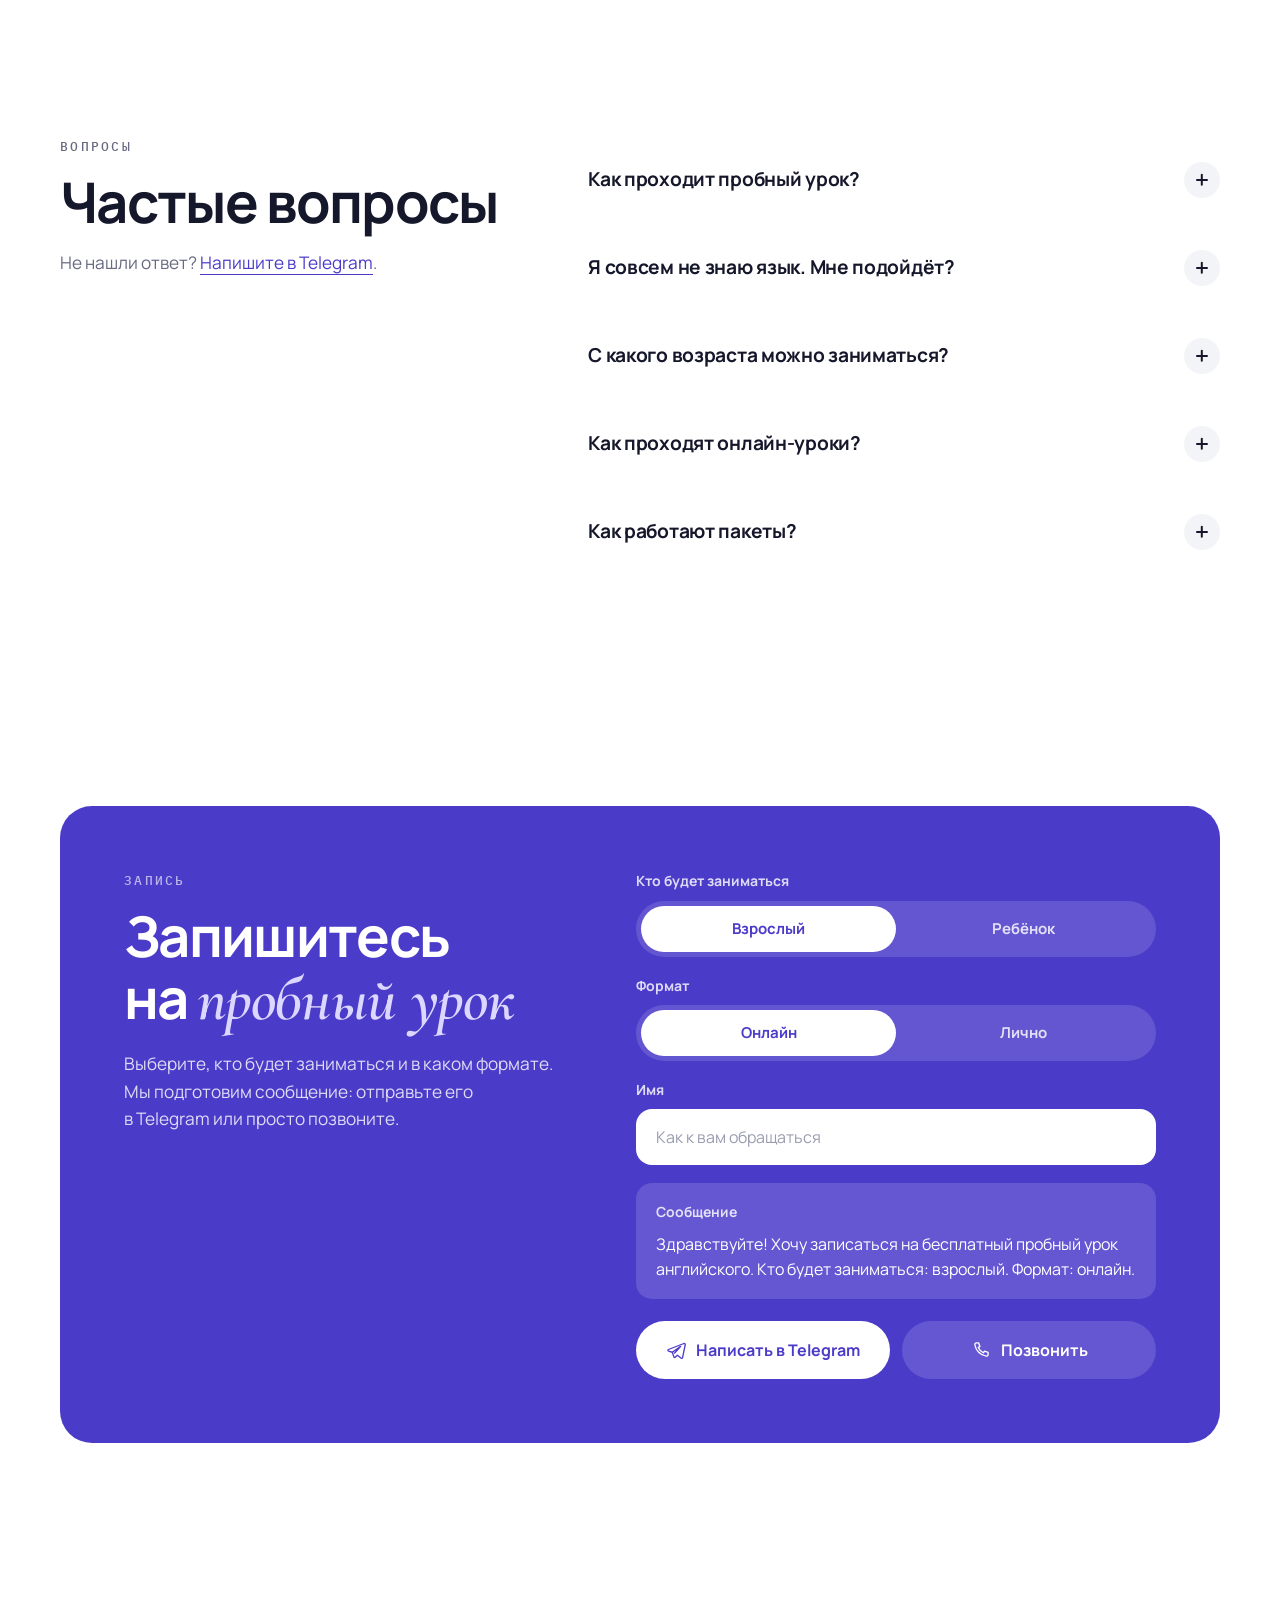
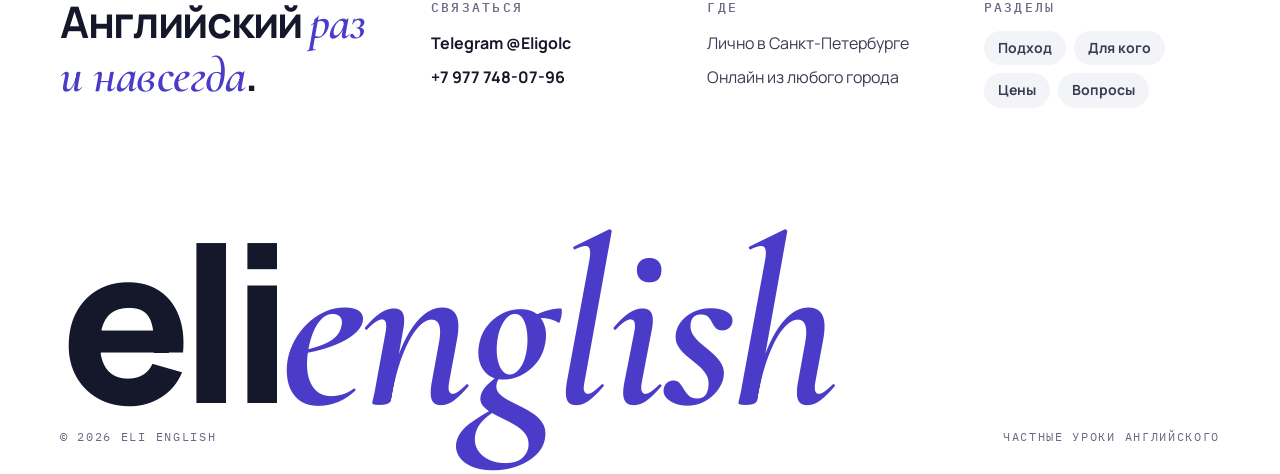
==== commit d3cc2638: "Swap teacher photos: new English photo, old one for Polish Co-Authored-By: Claude Opus 5.5 <noreply@" ====
--- a/site/index.html
+++ b/site/index.html
@@ -15,15 +15,22 @@
   <meta property="og:description" content="Частные уроки английского для детей и взрослых. Онлайн или лично в Санкт-Петербурге. Первый урок бесплатно.">
   <meta name="twitter:card" content="summary_large_image">
   <!-- seo:start: адрес сайта, canonical и картинка для соцсетей, заполняет tools/build.mjs -->
+  <link rel="canonical" href="https://elienglish.ru/">
+  <meta property="og:url" content="https://elienglish.ru/">
+  <meta property="og:image" content="https://elienglish.ru/og-en.jpg">
+  <meta property="og:image:width" content="1200">
+  <meta property="og:image:height" content="630">
+  <meta property="og:image:alt" content="eli english: английский раз и навсегда">
+  <meta name="twitter:image" content="https://elienglish.ru/og-en.jpg">
   <!-- seo:end -->
   <link rel="icon" href="favicon-32.png" type="image/png" sizes="32x32">
   <link rel="icon" href="favicon-192.png" type="image/png" sizes="192x192">
   <link rel="apple-touch-icon" href="apple-touch-icon.png">
   <!-- preload:start -->
-  <link rel="preload" as="image" href="assets/img/teacher-en-1100.webp" imagesrcset="assets/img/teacher-en-680.webp 680w, assets/img/teacher-en-1100.webp 1100w" imagesizes="(max-width: 760px) 380px, 560px" fetchpriority="high">
+  <link rel="preload" as="image" href="assets/img/teacher-en-v2-1030.webp" imagesrcset="assets/img/teacher-en-v2-680.webp 680w, assets/img/teacher-en-v2-1030.webp 1030w" imagesizes="(max-width: 760px) 380px, 560px" fetchpriority="high">
   <!-- preload:end -->
   <link rel="preload" as="font" type="font/woff2" href="assets/fonts/manrope-cyrillic.woff2" crossorigin>
-  <link rel="stylesheet" href="assets/css/style.css?v=605198b5">
+  <link rel="stylesheet" href="assets/css/style.css?v=9910a49d">
   <script src="assets/js/head.js?v=ccd3cd6c"></script>
   <!-- metrika:start: Яндекс Метрика, подключает tools/build.mjs, если задан METRIKA_ID -->
   <!-- metrika:end -->
@@ -34,7 +41,7 @@
   "@graph": [
     {
       "@type": "EducationalOrganization",
-      "@id": "#org",
+      "@id": "https://elienglish.ru/#org",
       "name": "eli english",
       "description": "Репетитор английского для детей с 4 лет и взрослых: онлайн по видеозвонку или лично в Санкт-Петербурге. 13 лет практики, первый урок бесплатно.",
       "telephone": "+7 977 748-07-96",
@@ -51,7 +58,9 @@
         "@type": "City",
         "name": "Санкт-Петербург"
       },
-      "priceRange": "1270-3000 RUB"
+      "priceRange": "1270-3000 RUB",
+      "url": "https://elienglish.ru/",
+      "image": "https://elienglish.ru/og-en.jpg"
     },
     {
       "@type": "Course",
@@ -59,7 +68,7 @@
       "description": "Репетитор английского для детей с 4 лет и взрослых: онлайн по видеозвонку или лично в Санкт-Петербурге. 13 лет практики, первый урок бесплатно.",
       "inLanguage": "ru",
       "provider": {
-        "@id": "#org"
+        "@id": "https://elienglish.ru/#org"
       },
       "offers": {
         "@type": "AggregateOffer",
@@ -200,10 +209,10 @@
           <div class="hero__photo">
             <!-- hero-img:start -->
             <img class="hero__img hero__img--en"
-              src="assets/img/teacher-en-1100.webp"
-              srcset="assets/img/teacher-en-680.webp 680w, assets/img/teacher-en-1100.webp 1100w"
+              src="assets/img/teacher-en-v2-1030.webp"
+              srcset="assets/img/teacher-en-v2-680.webp 680w, assets/img/teacher-en-v2-1030.webp 1030w"
               sizes="(max-width: 760px) 380px, 560px"
-              width="1100" height="1152"
+              width="1030" height="1170"
               alt="Преподаватель английского языка" fetchpriority="high" decoding="async">
             <!-- hero-img:end -->
           </div>
--- a/site/assets/css/style.css
+++ b/site/assets/css/style.css
@@ -1196,7 +1196,7 @@
   .hero__buttons .btn { width: 100%; }
   .hero__photo { height: 420px; min-height: 0; }
   .hero__img { height: 100%; }
-  .hero__img--pl { height: 92%; }
+  .hero__img--en { height: 92%; }
   .facts__item { padding: 22px 8px 22px 0; }
   .facts__item + .facts__item { padding-left: 14px; }
   .facts__label { font-size: 13.5px; }
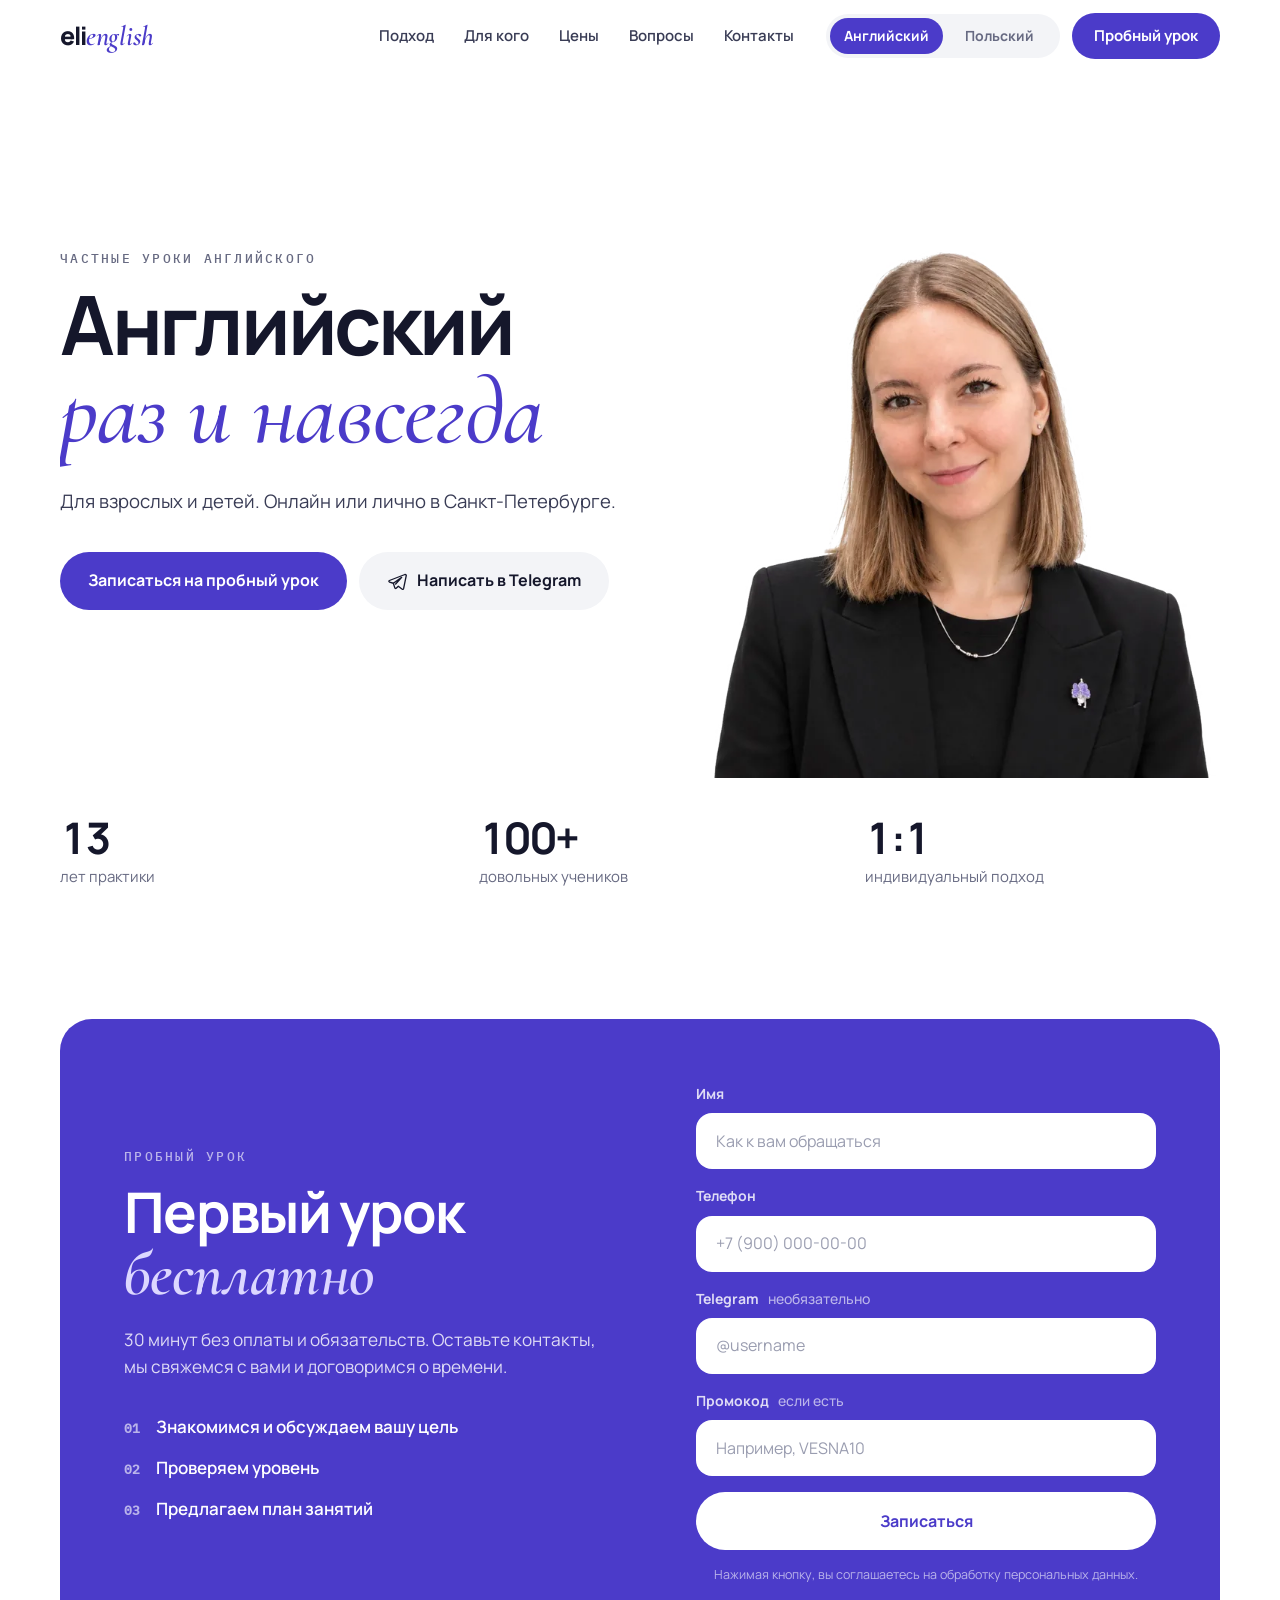
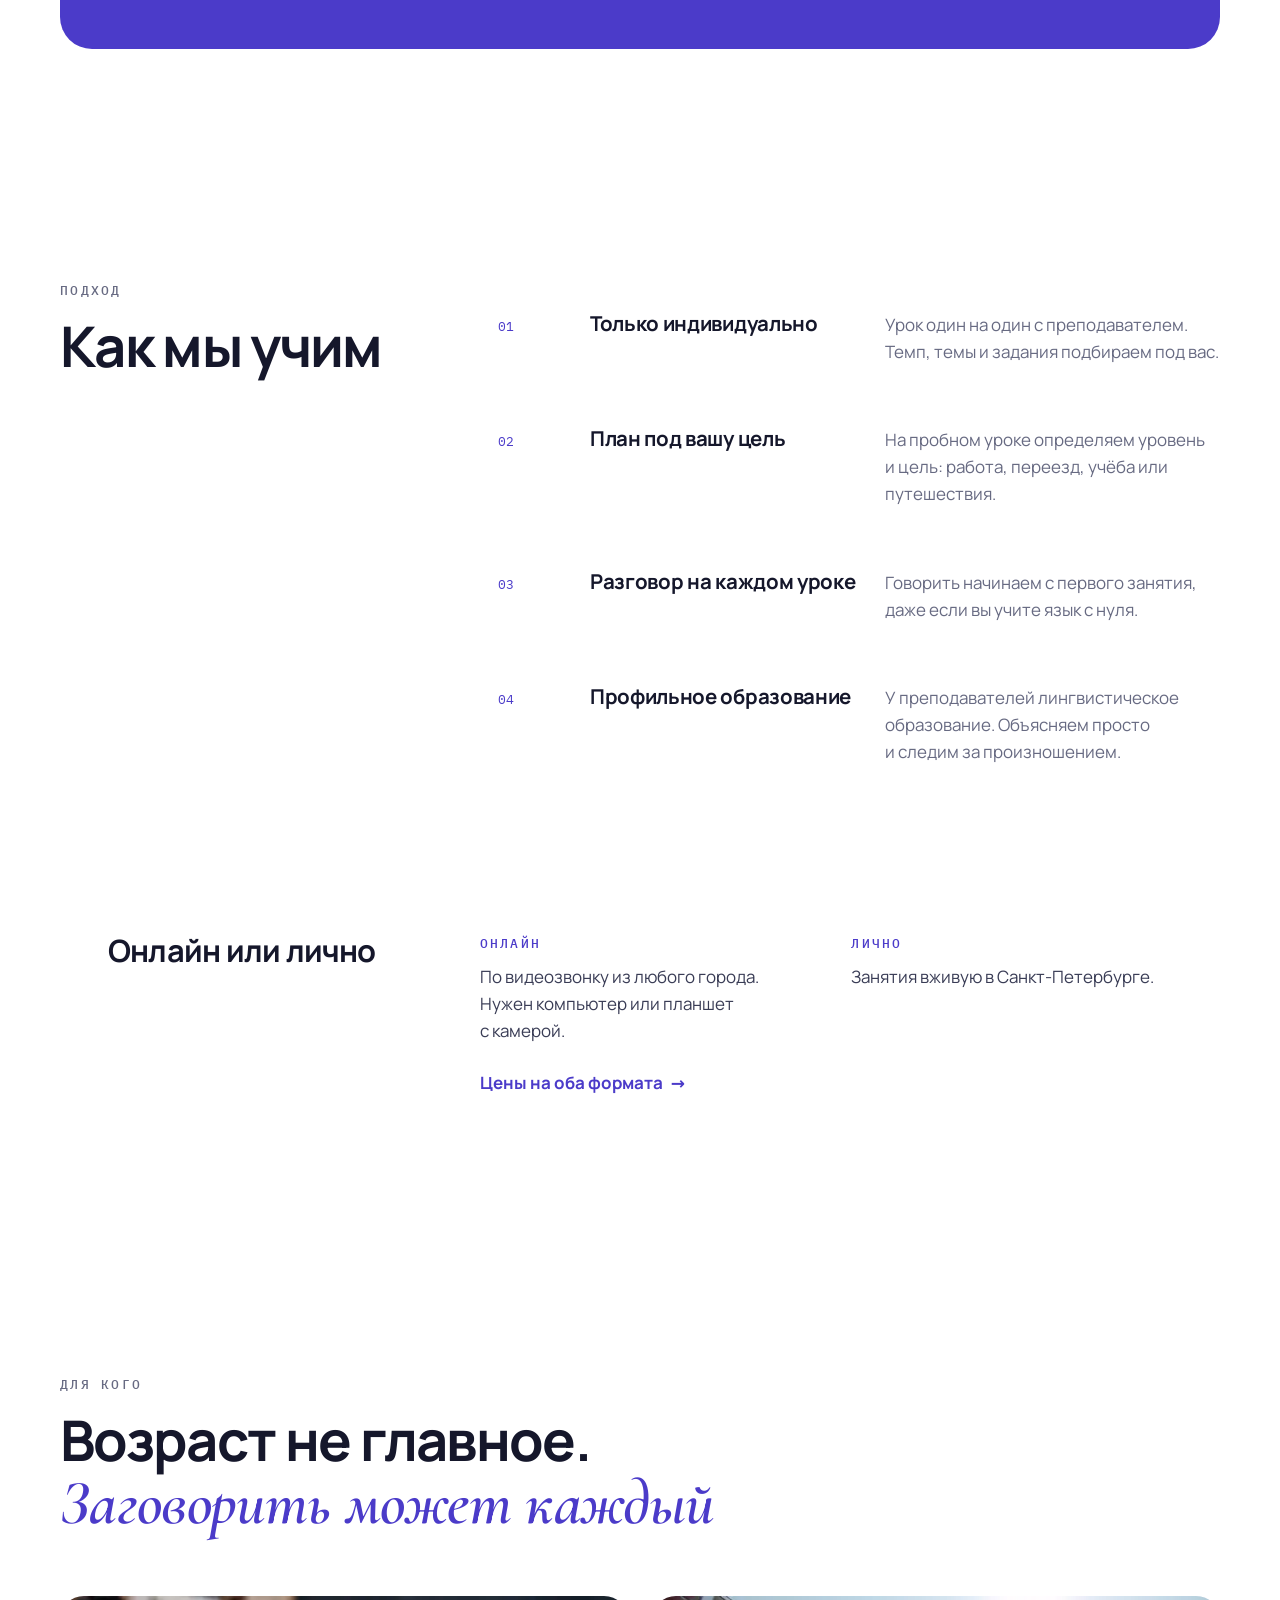
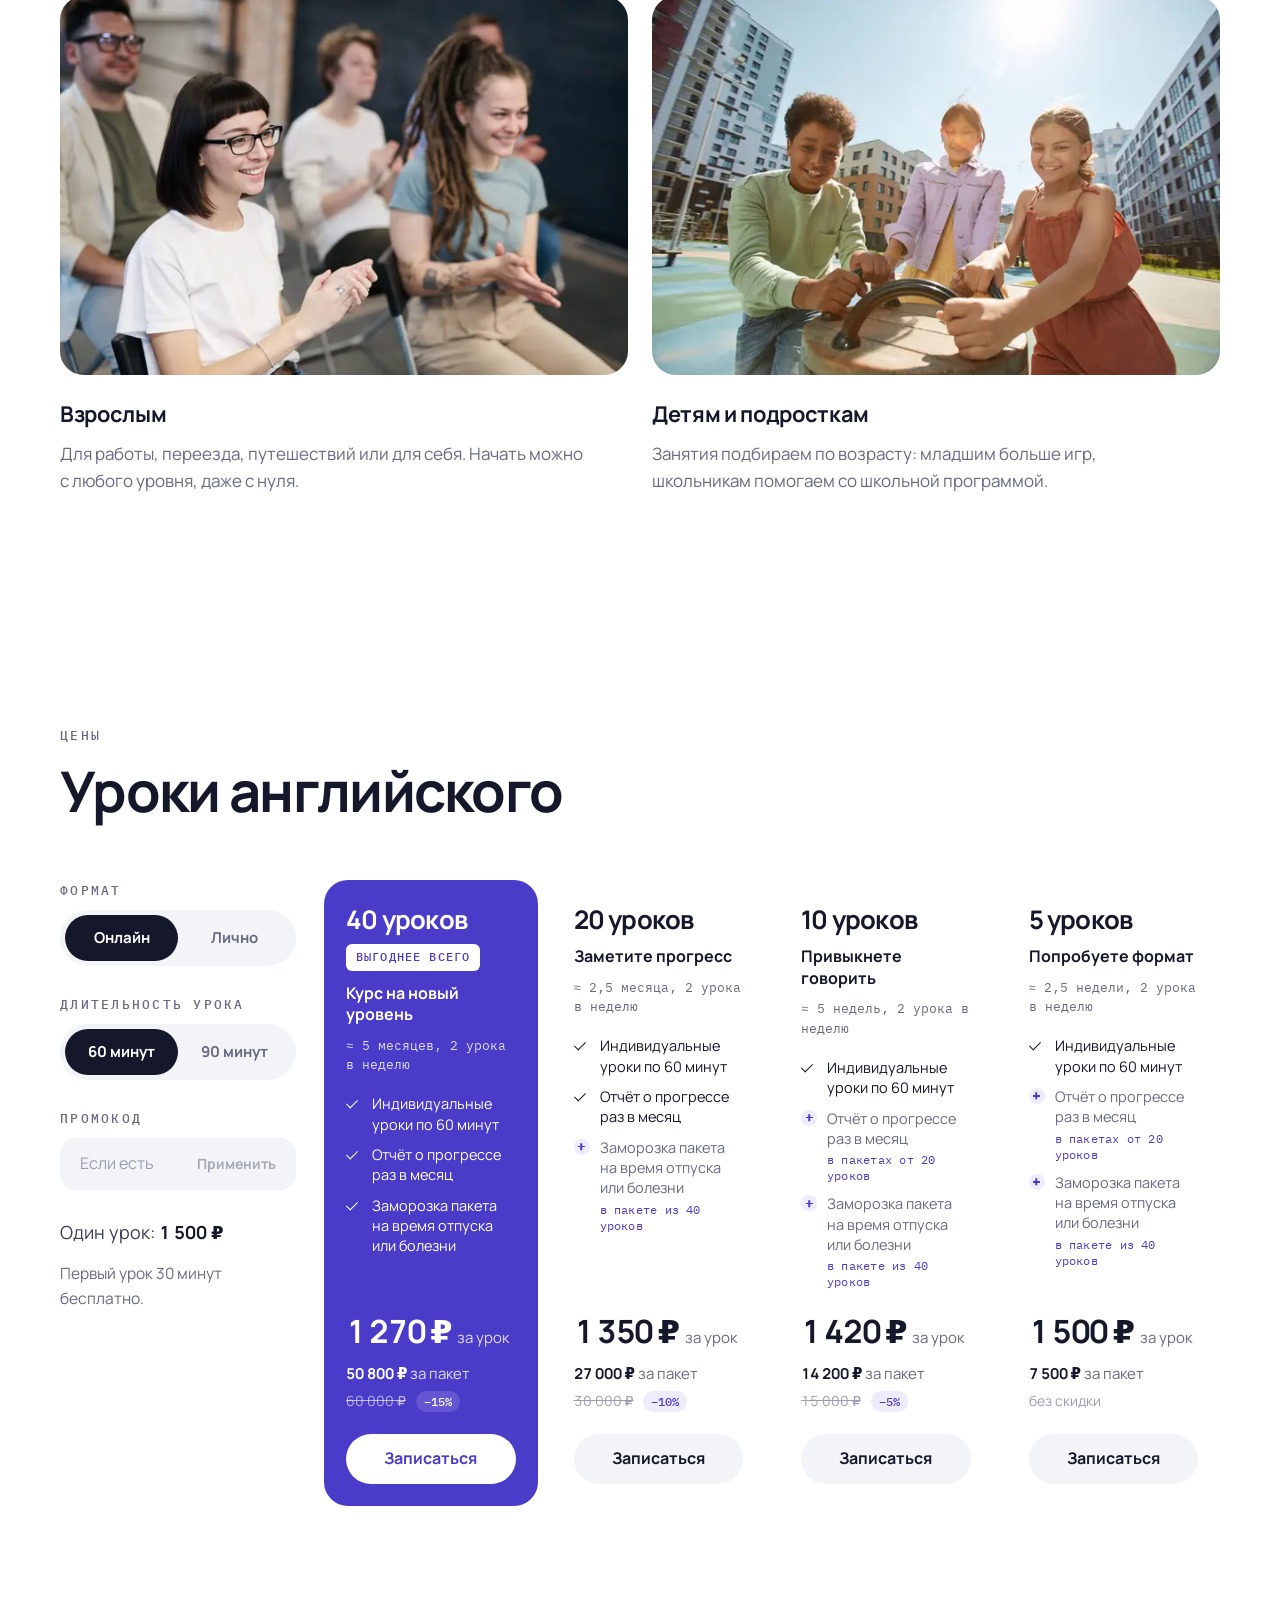
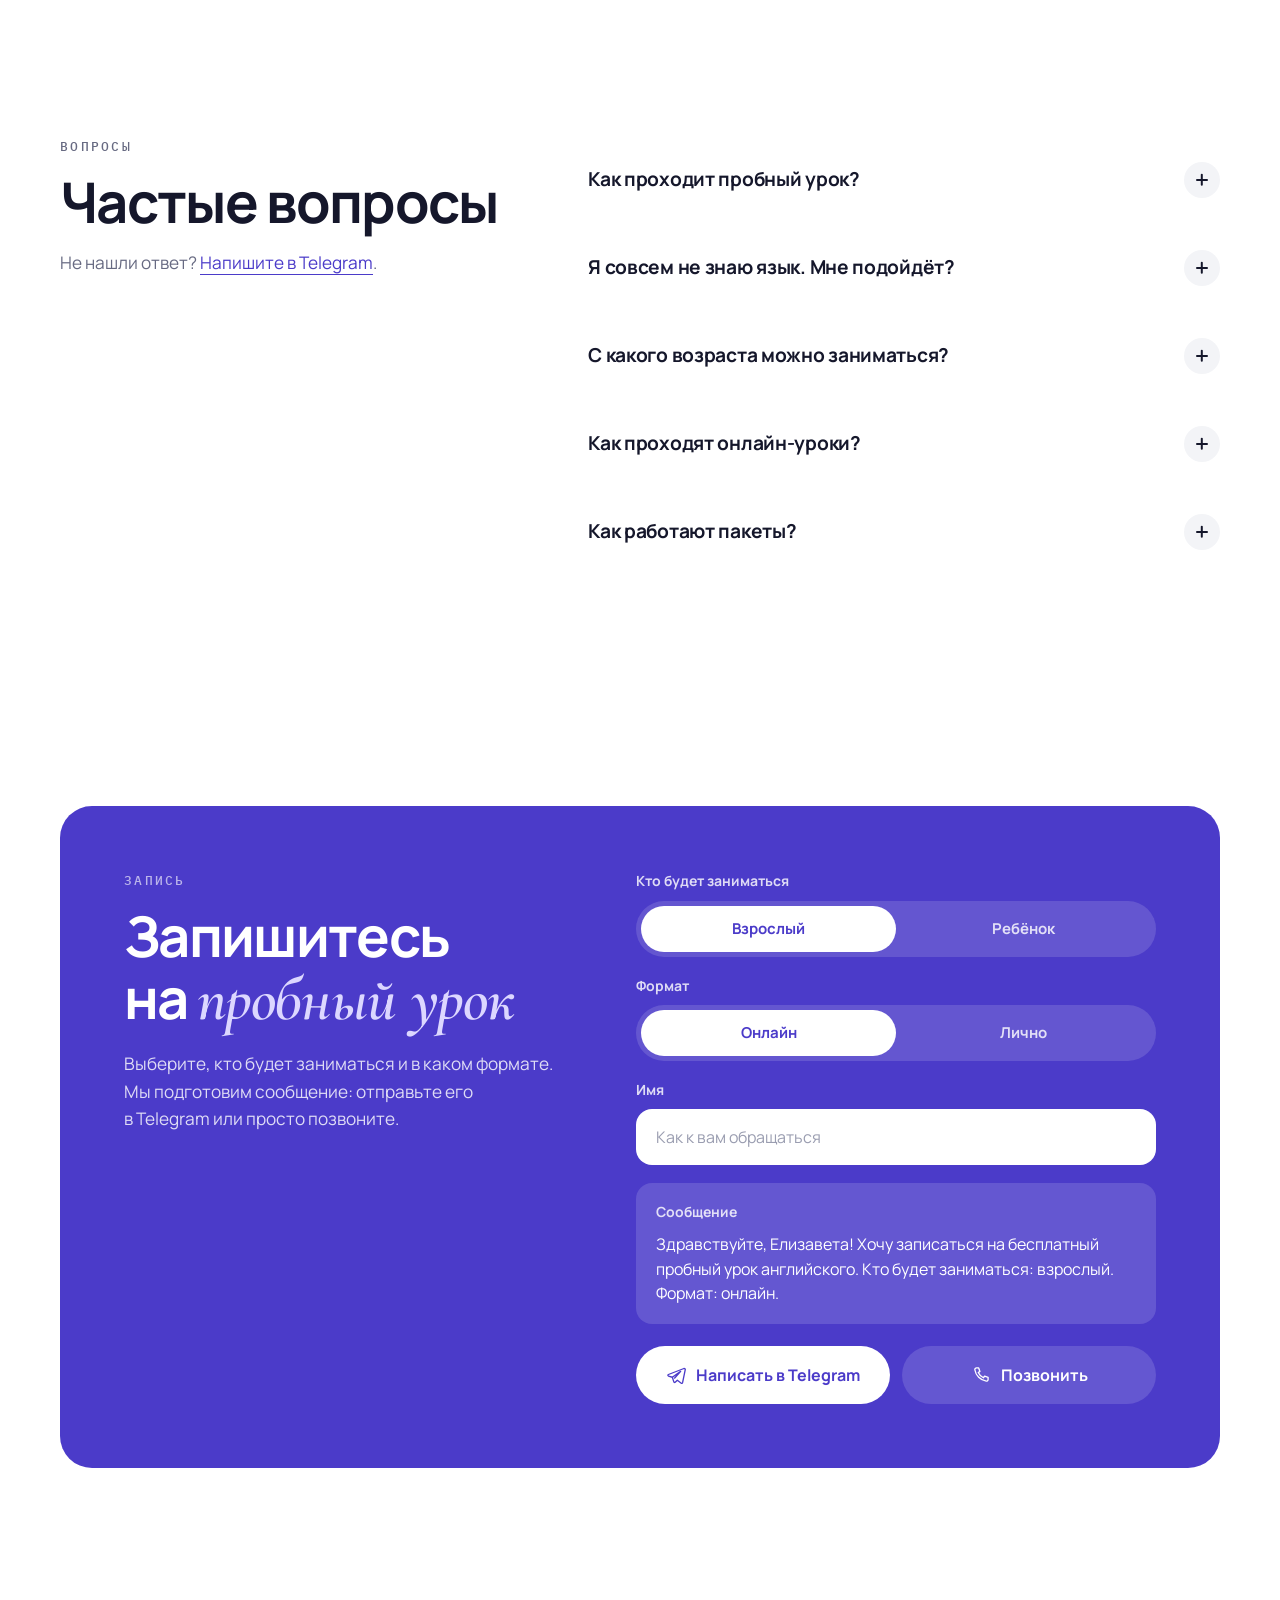
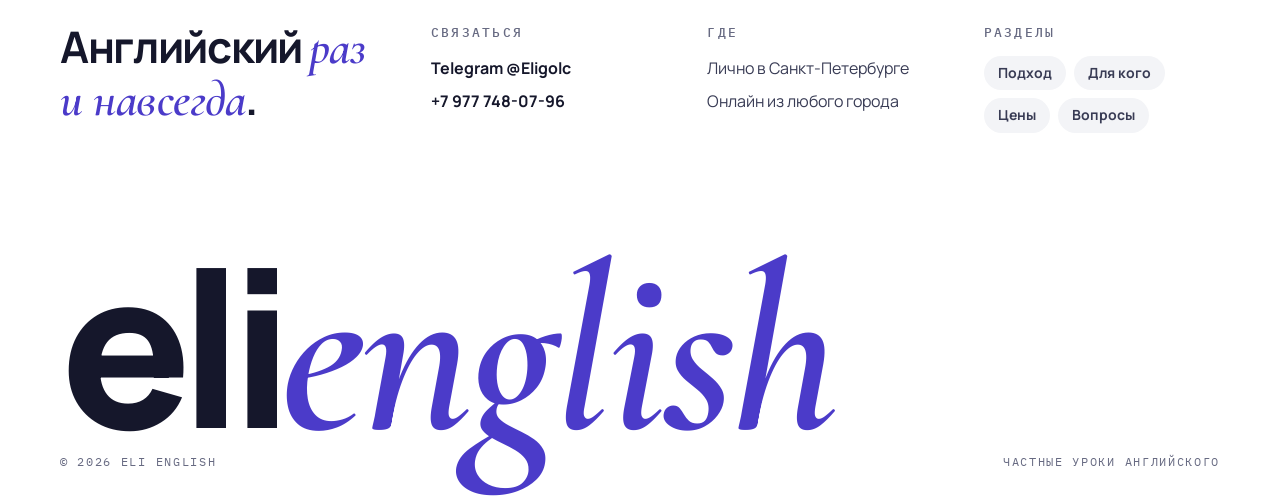
==== commit 0cf37b38: "Prefilled Telegram messages, lead source tracking Co-Authored-By: Claude Opus 5.5 <noreply@anthropic" ====
--- a/site/index.html
+++ b/site/index.html
@@ -199,7 +199,7 @@
             <p class="hero__lead">Для взрослых и детей. Онлайн или лично в&nbsp;<span class="nowrap">Санкт-Петербурге</span>.</p>
             <div class="hero__buttons">
               <a class="btn btn--primary" href="#probnyi">Записаться на пробный урок</a>
-              <a class="btn btn--ghost" href="https://t.me/Eligolc" target="_blank" rel="noopener">
+              <a class="btn btn--ghost" href="https://t.me/Eligolc" data-tg="trial" target="_blank" rel="noopener">
                 <svg class="btn__icon" viewBox="0 0 24 24" aria-hidden="true"><path d="M21.5 4.2 2.9 11.4c-.9.4-.9 1.6.1 1.9l4.6 1.4 1.8 5.6c.2.7 1.1.9 1.6.4l2.6-2.4 4.7 3.5c.6.4 1.4.1 1.6-.6l3.2-15.6c.2-.9-.7-1.6-1.6-1.4Z" fill="none" stroke="currentColor" stroke-width="1.6" stroke-linejoin="round"/><path d="m7.6 14.7 10-7.1-7.7 8.6" fill="none" stroke="currentColor" stroke-width="1.6" stroke-linejoin="round"/></svg>
                 Написать в Telegram
               </a>
@@ -429,7 +429,7 @@
         <div class="faq__head reveal">
           <p class="eyebrow">Вопросы</p>
           <h2 class="h2">Частые вопросы</h2>
-          <p class="lead">Не нашли ответ? <a class="link" href="https://t.me/Eligolc" target="_blank" rel="noopener">Напишите в&nbsp;Telegram</a>.</p>
+          <p class="lead">Не нашли ответ? <a class="link" href="https://t.me/Eligolc" data-tg="question" target="_blank" rel="noopener">Напишите в&nbsp;Telegram</a>.</p>
         </div>
 
         <div class="faq__list reveal" id="faq">
@@ -529,7 +529,7 @@
 
         <address class="footer__col">
           <p class="eyebrow">Связаться</p>
-          <a class="footer__link" href="https://t.me/Eligolc" target="_blank" rel="noopener">Telegram @Eligolc</a>
+          <a class="footer__link" href="https://t.me/Eligolc" data-tg="trial" target="_blank" rel="noopener">Telegram @Eligolc</a>
           <a class="footer__link" href="tel:+79777480796">+7 977 748-07-96</a>
         </address>
 
@@ -559,6 +559,6 @@
     </div>
   </footer>
 
-  <script src="assets/js/main.js?v=f42b4be8" defer></script>
+  <script src="assets/js/main.js?v=46c0f013" defer></script>
 </body>
 </html>
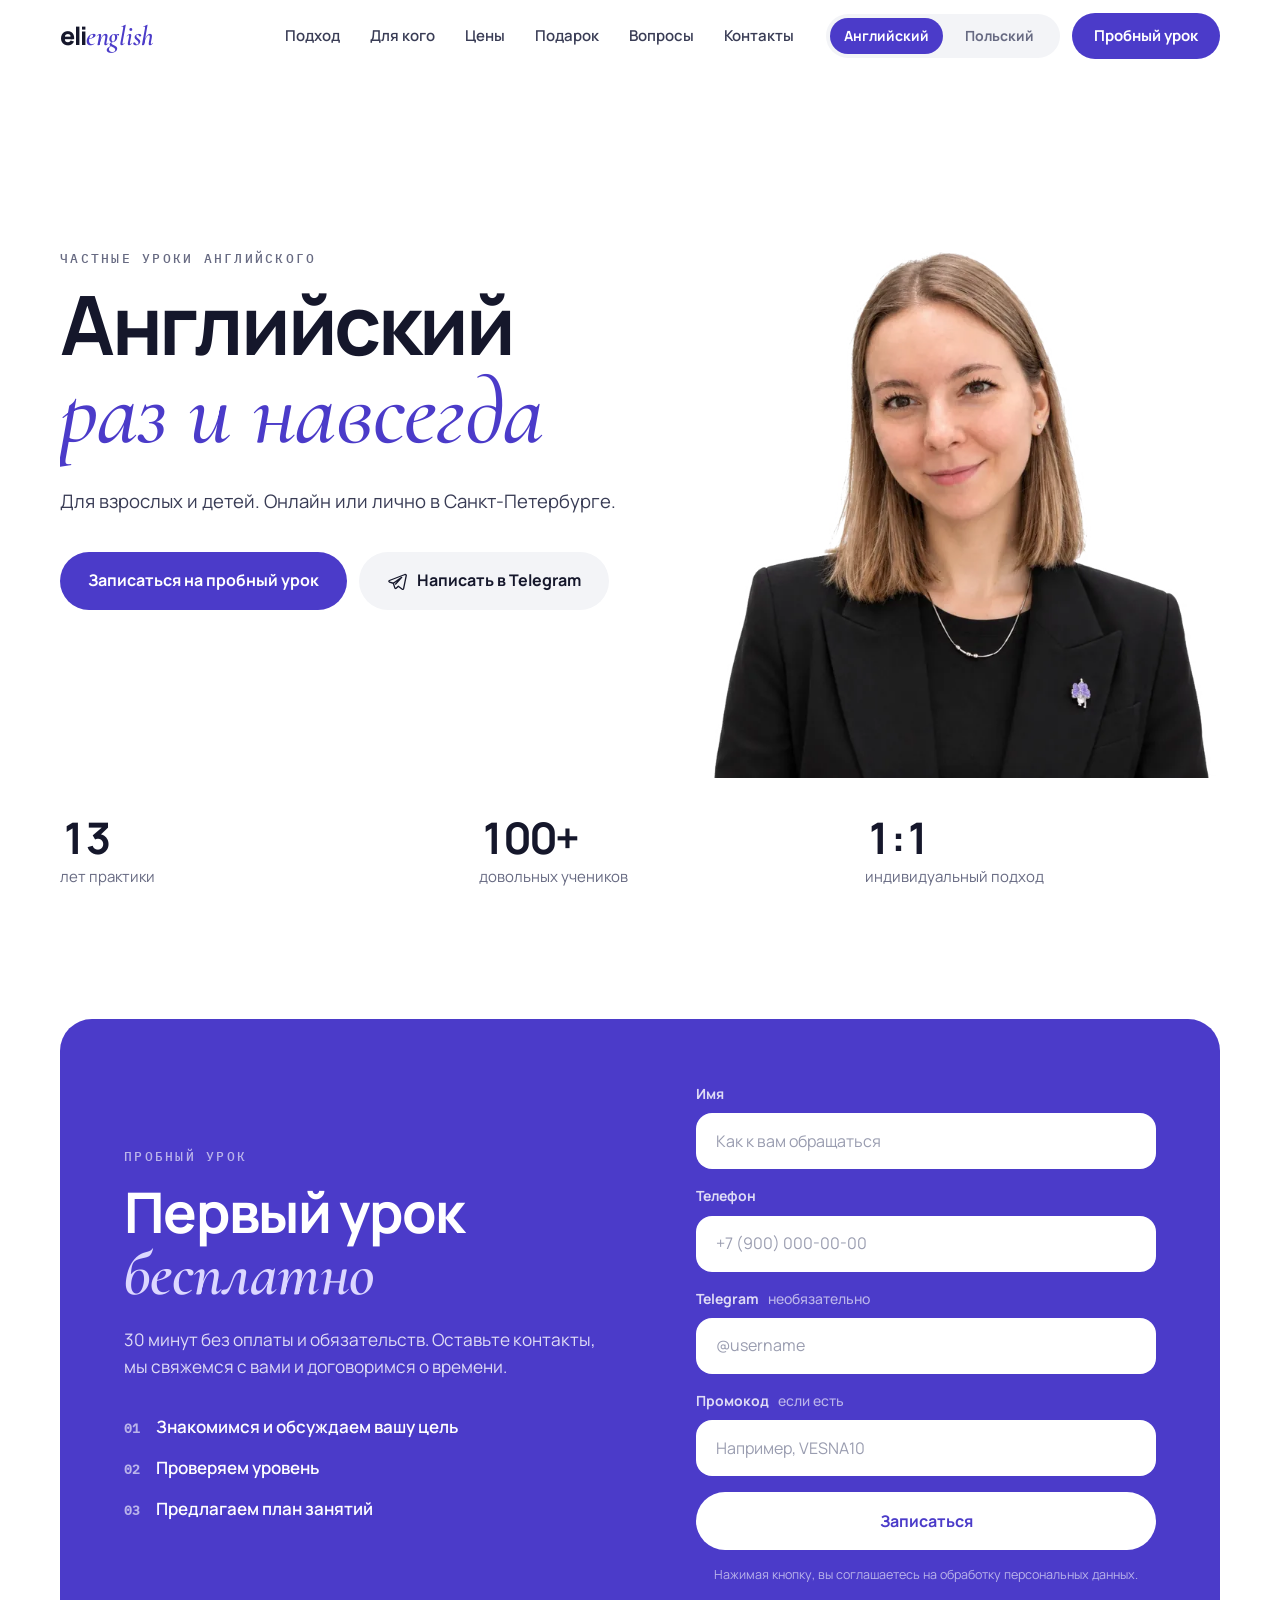
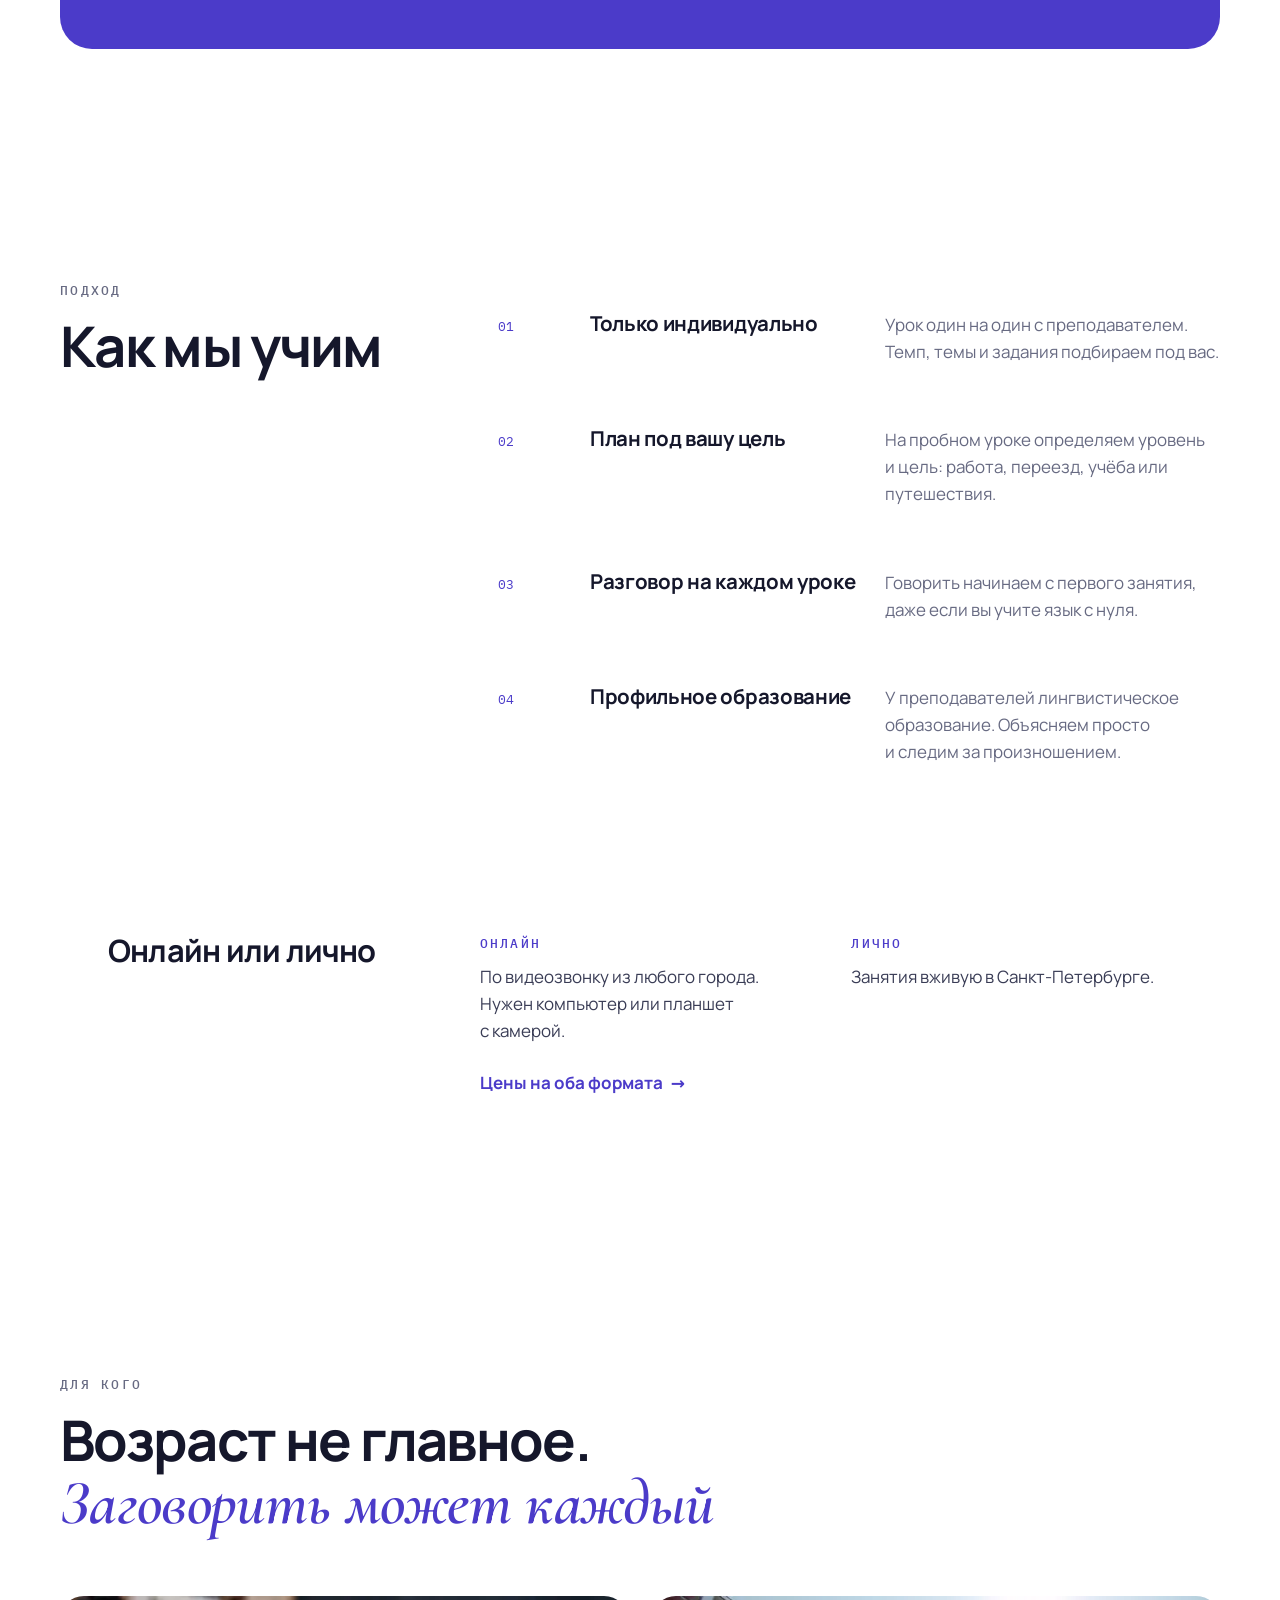
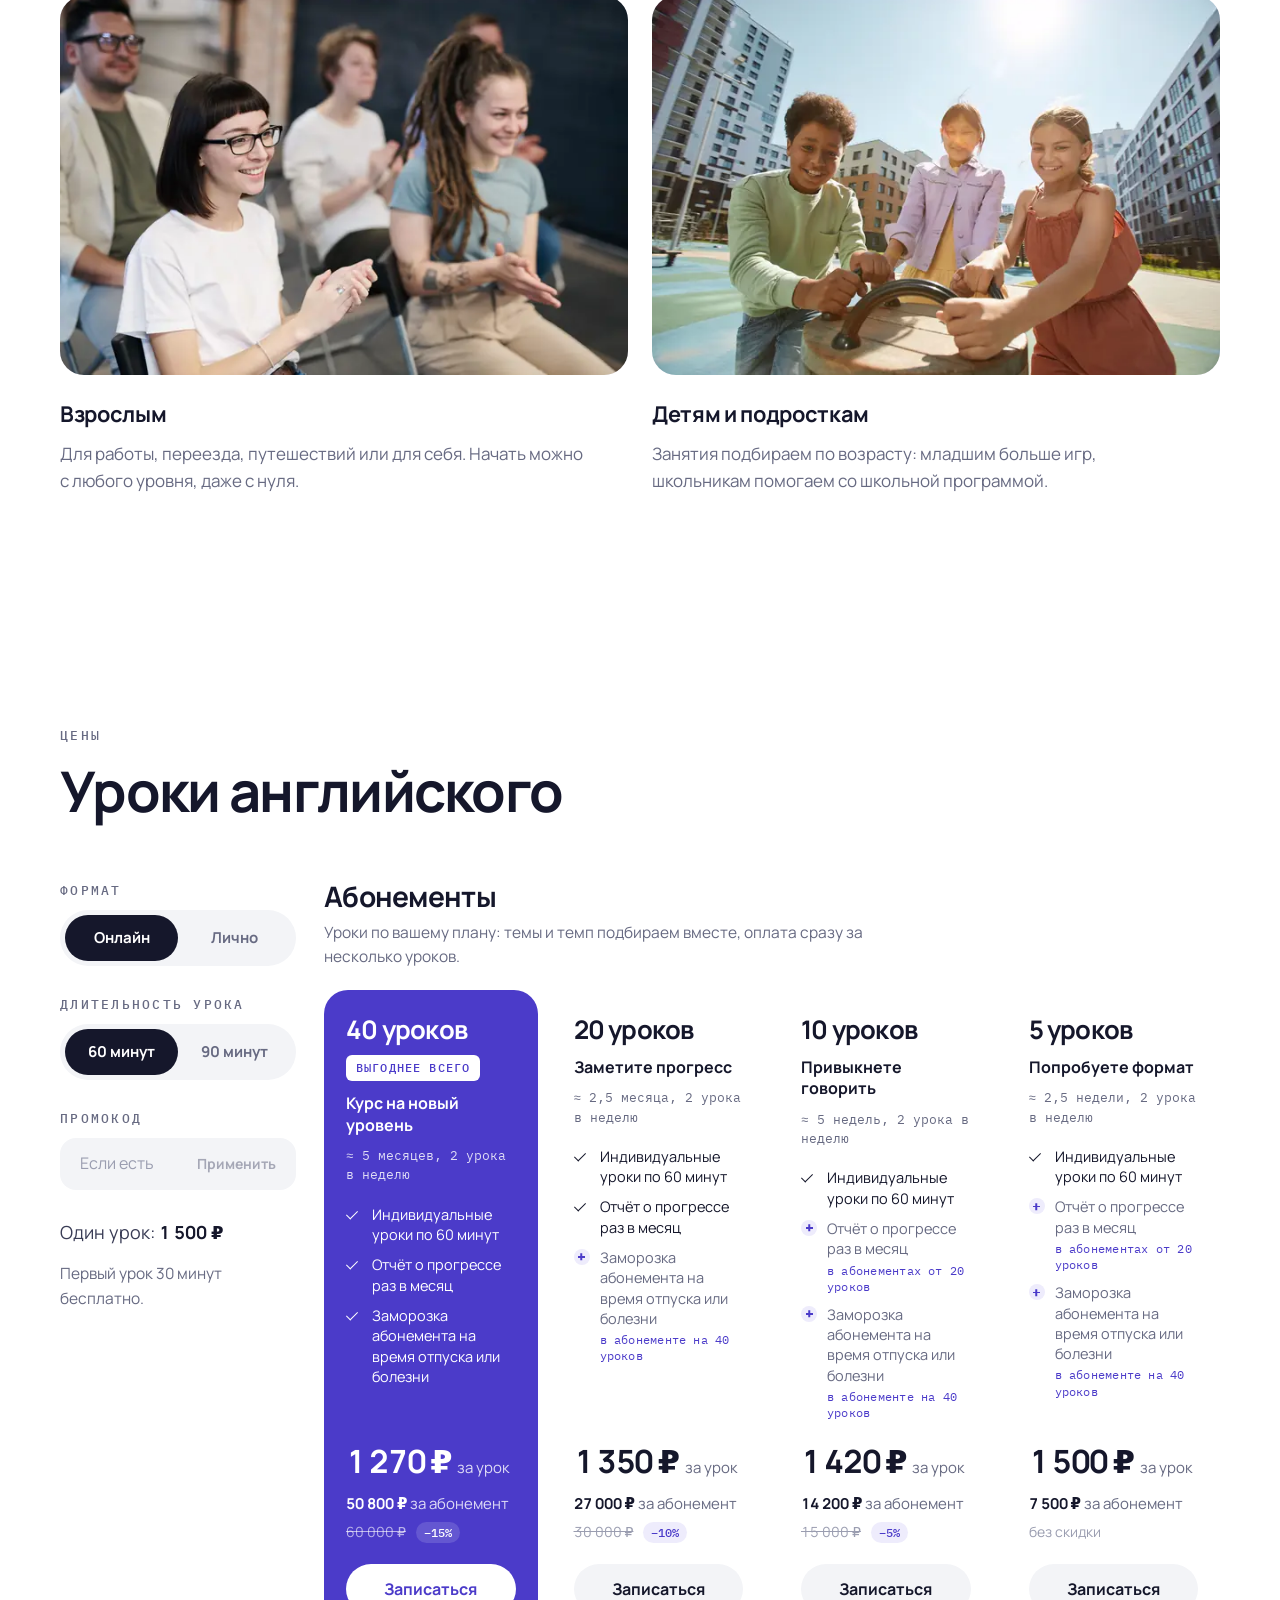
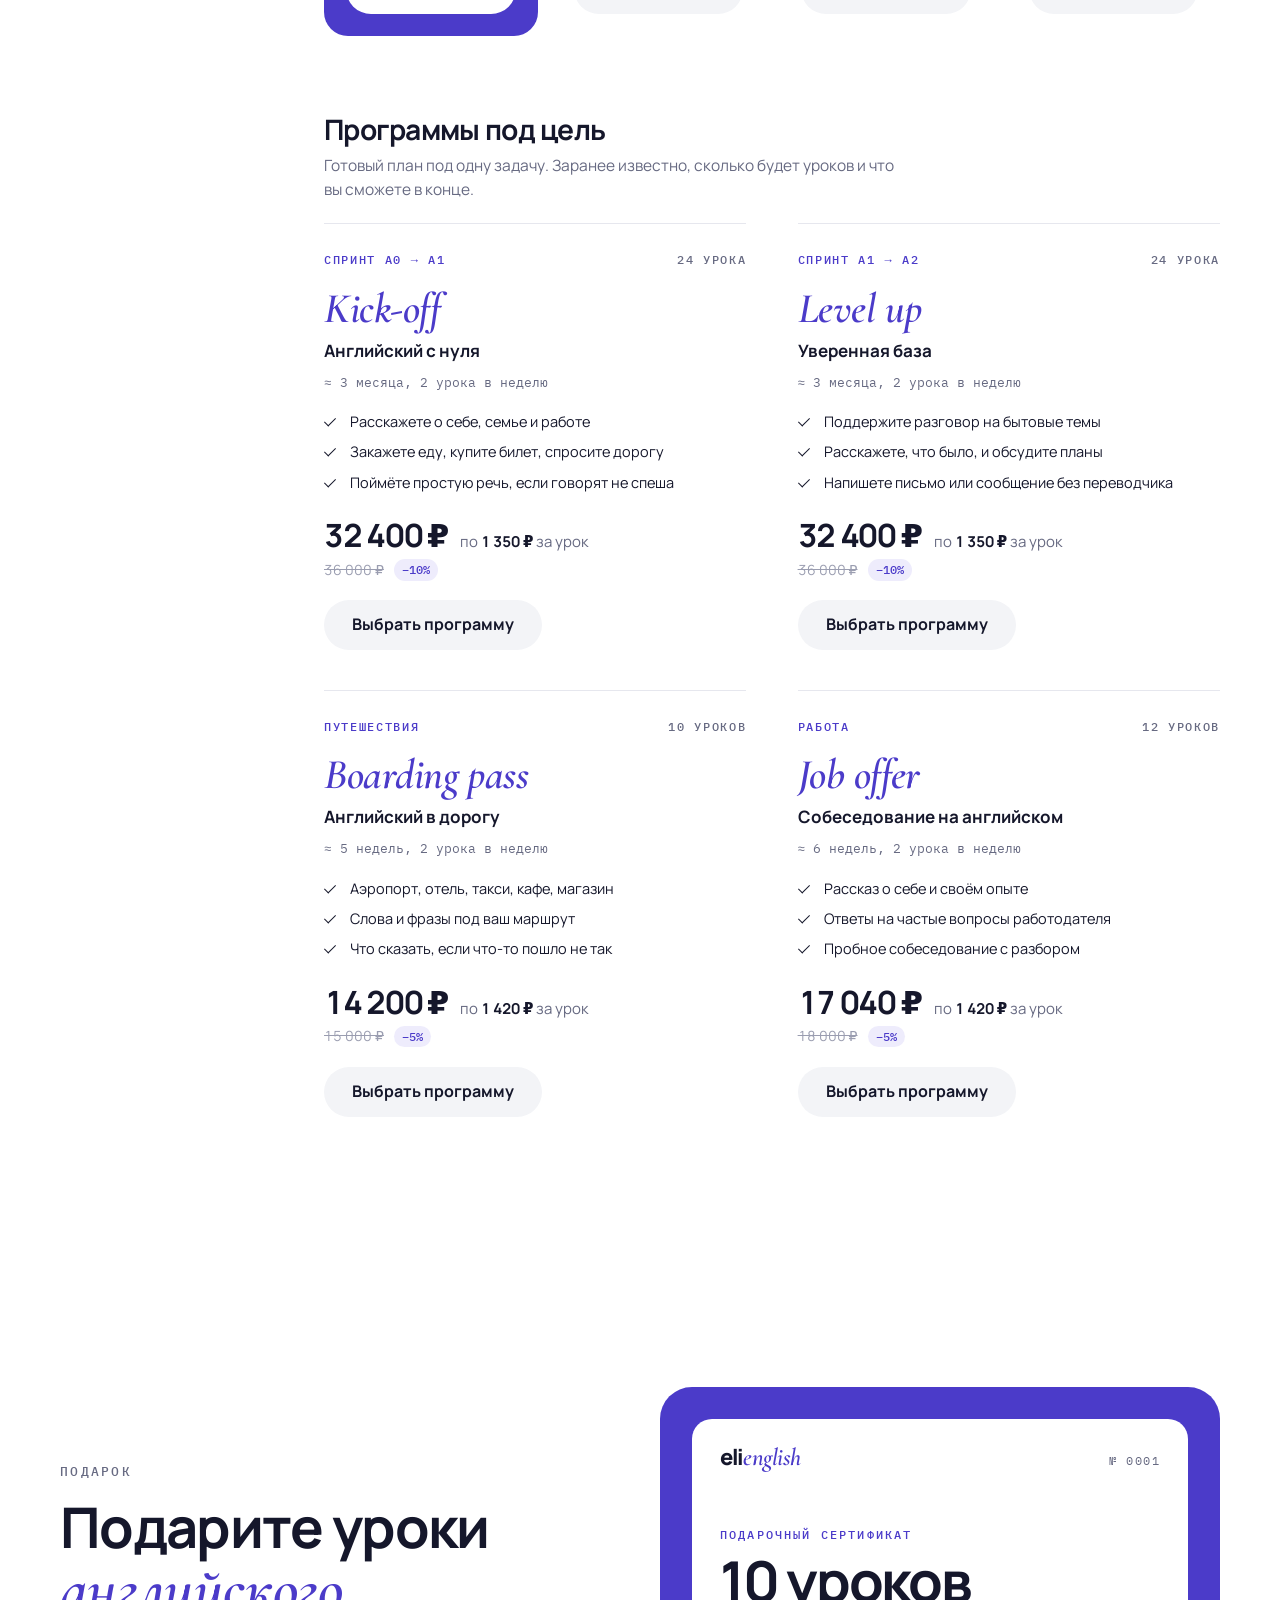
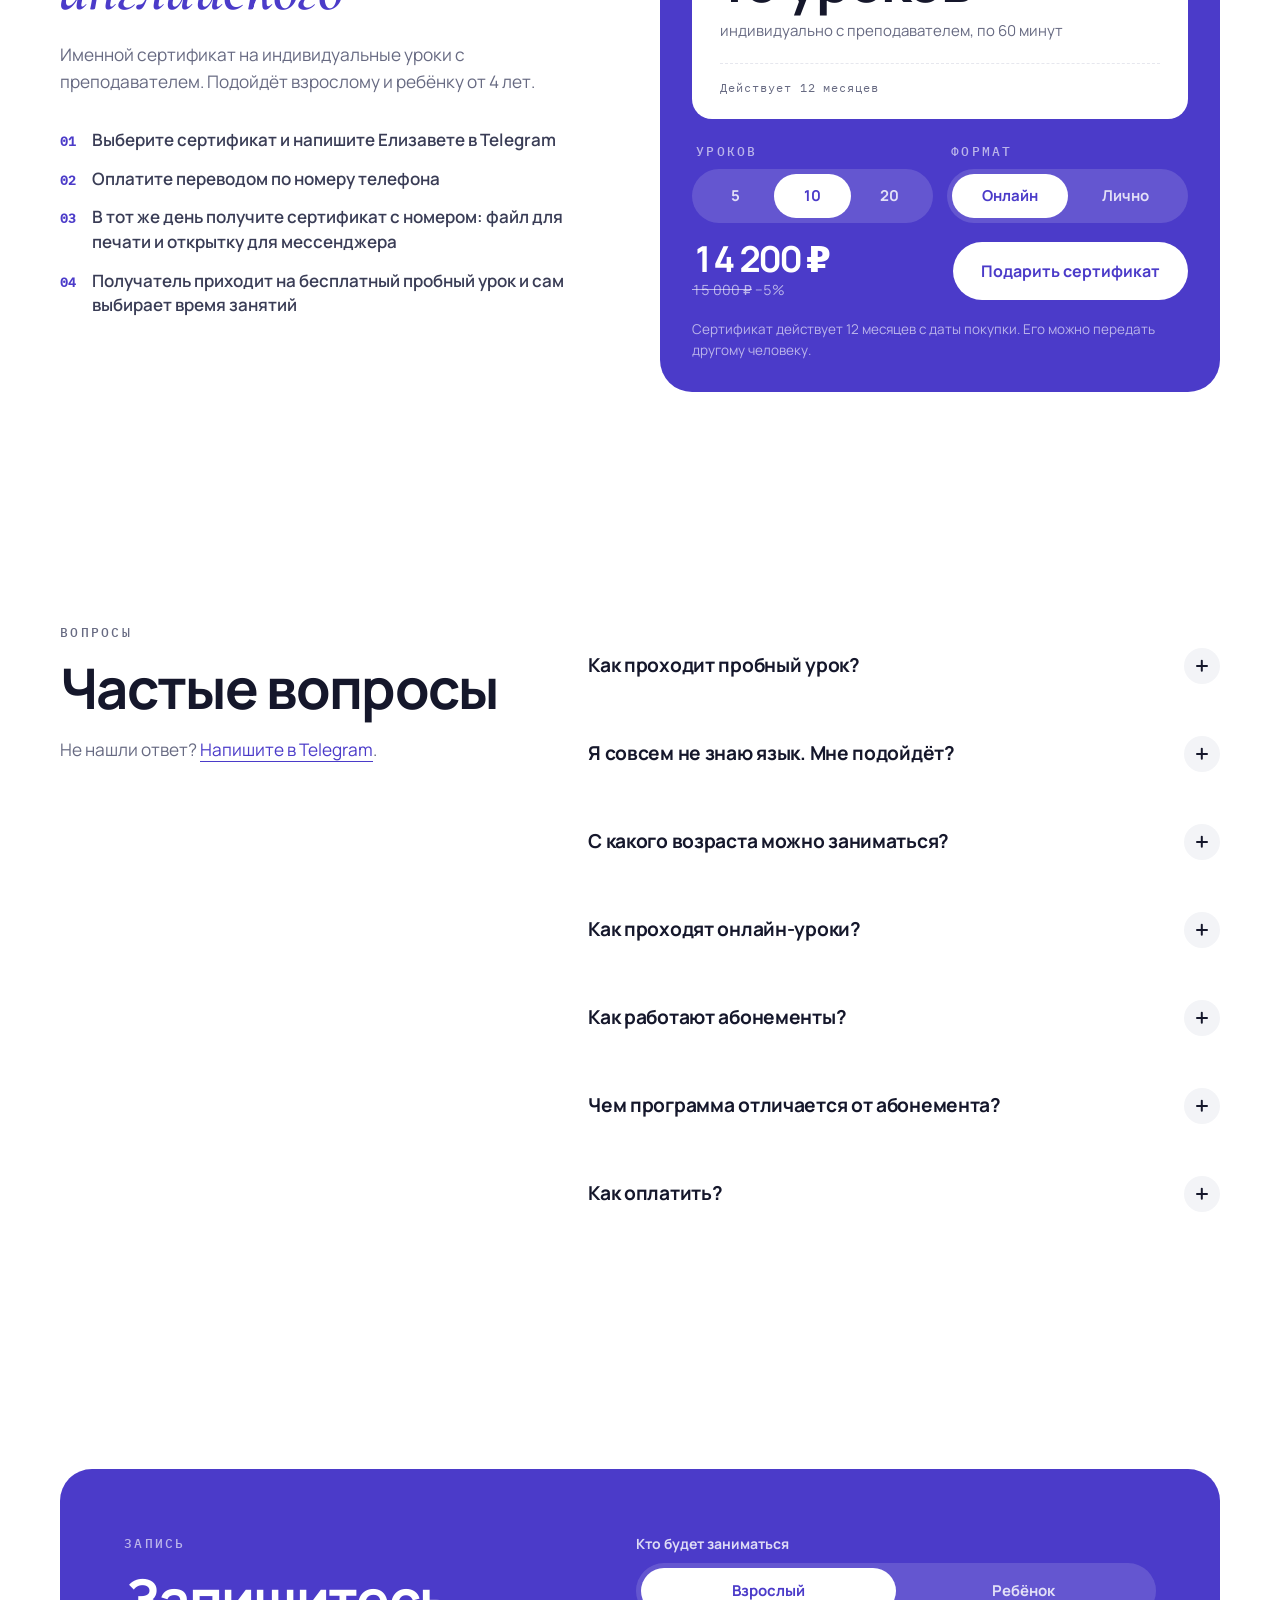
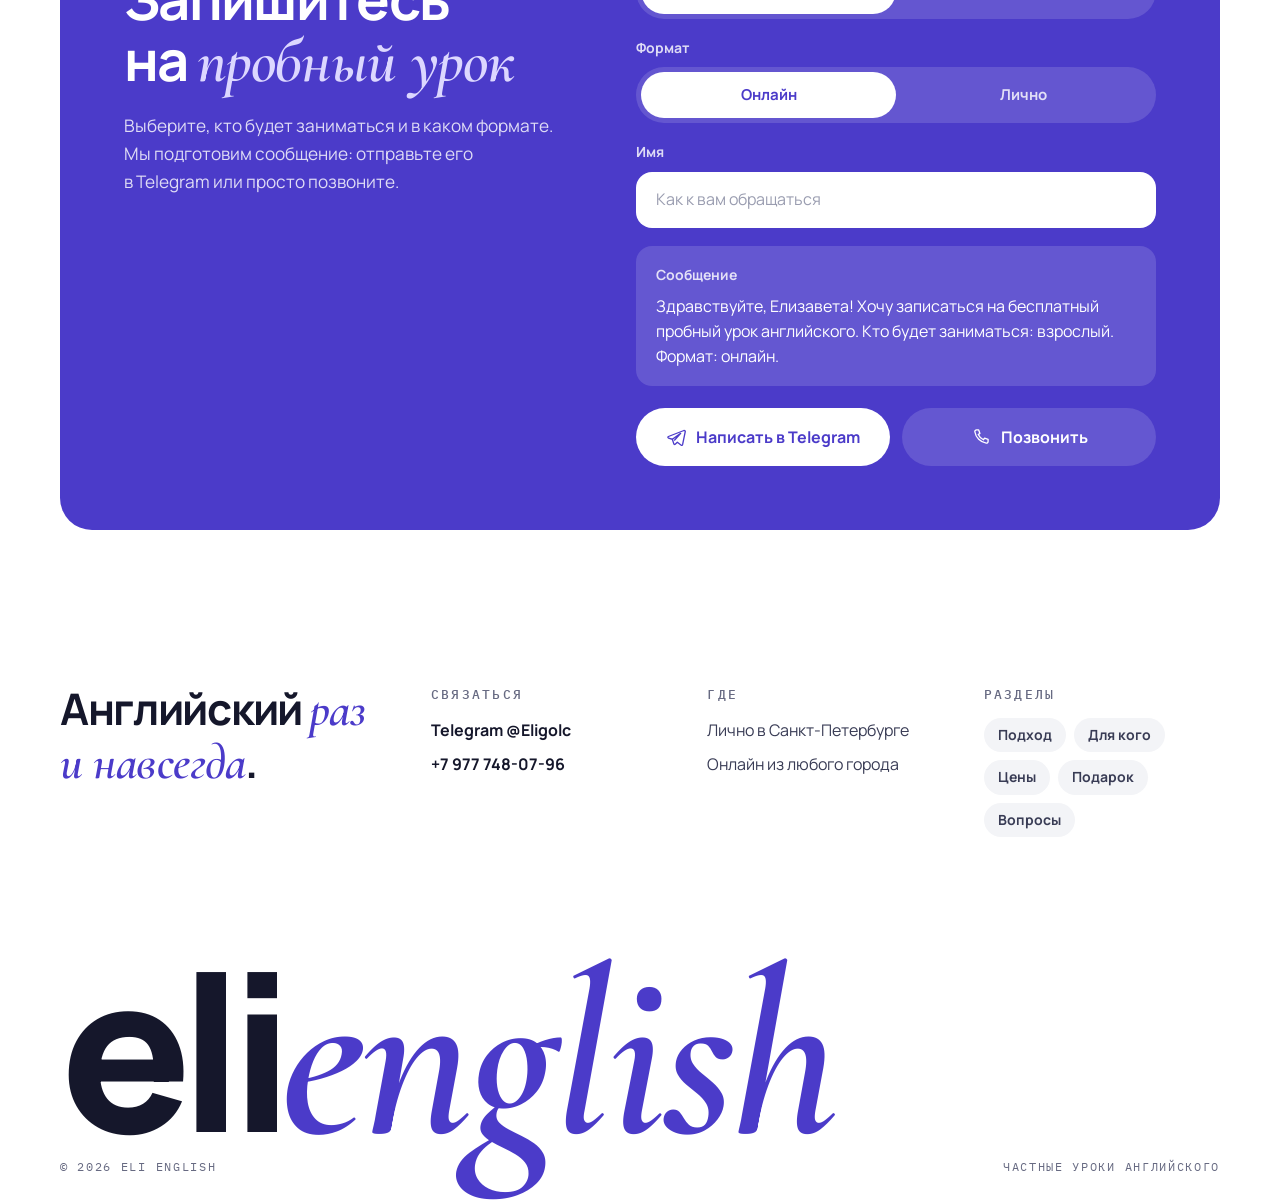
==== commit b115c0f7: "Abonements, goal programs, gift certificates Co-Authored-By: Claude Opus 5.5 <noreply@anthropic.com>" ====
--- a/site/index.html
+++ b/site/index.html
@@ -30,7 +30,7 @@
   <link rel="preload" as="image" href="assets/img/teacher-en-v2-1030.webp" imagesrcset="assets/img/teacher-en-v2-680.webp 680w, assets/img/teacher-en-v2-1030.webp 1030w" imagesizes="(max-width: 760px) 380px, 560px" fetchpriority="high">
   <!-- preload:end -->
   <link rel="preload" as="font" type="font/woff2" href="assets/fonts/manrope-cyrillic.woff2" crossorigin>
-  <link rel="stylesheet" href="assets/css/style.css?v=9910a49d">
+  <link rel="stylesheet" href="assets/css/style.css?v=79419765">
   <script src="assets/js/head.js?v=ccd3cd6c"></script>
   <!-- metrika:start: Яндекс Метрика, подключает tools/build.mjs, если задан METRIKA_ID -->
   <!-- metrika:end -->
@@ -129,10 +129,26 @@
         },
         {
           "@type": "Question",
-          "name": "Как работают пакеты?",
+          "name": "Как работают абонементы?",
           "acceptedAnswer": {
             "@type": "Answer",
-            "text": "Вы оплачиваете сразу 5, 10, 20 или 40 уроков. Пакет из 40 уроков можно заморозить на время отпуска или болезни."
+            "text": "Вы оплачиваете сразу 5, 10, 20 или 40 уроков. Абонемент на 40 уроков можно заморозить на время отпуска или болезни."
+          }
+        },
+        {
+          "@type": "Question",
+          "name": "Чем программа отличается от абонемента?",
+          "acceptedAnswer": {
+            "@type": "Answer",
+            "text": "В абонементе темы выбираем вместе по ходу занятий. Программа это готовый план под одну задачу, например переезд или собеседование: число уроков и результат известны заранее."
+          }
+        },
+        {
+          "@type": "Question",
+          "name": "Как оплатить?",
+          "acceptedAnswer": {
+            "@type": "Answer",
+            "text": "Переводом по номеру телефона после бесплатного пробного урока. Номер пришлём в Telegram."
           }
         }
       ]
@@ -155,6 +171,7 @@
         <a href="#podhod">Подход</a>
         <a href="#dlya-kogo">Для кого</a>
         <a href="#ceny">Цены</a>
+        <a href="#podarok">Подарок</a>
         <a href="#voprosy">Вопросы</a>
         <a href="#kontakty">Контакты</a>
       </nav>
@@ -177,6 +194,7 @@
         <a href="#podhod">Подход</a>
         <a href="#dlya-kogo">Для кого</a>
         <a href="#ceny">Цены</a>
+        <a href="#podarok">Подарок</a>
         <a href="#voprosy">Вопросы</a>
         <a href="#kontakty">Контакты</a>
       </nav>
@@ -418,7 +436,86 @@
             </div>
           </div>
 
-          <div class="pricing__cards" id="pricing" aria-live="polite"></div>
+          <div class="pricing__main">
+            <div class="pricing__group">
+              <div class="pricing__head reveal">
+                <h3 class="pricing__title">Абонементы</h3>
+                <p>Уроки по вашему плану: темы и темп подбираем вместе, оплата сразу за несколько уроков.</p>
+              </div>
+              <div class="pricing__cards" id="pricing" aria-live="polite"></div>
+            </div>
+
+            <div class="pricing__group" id="programmy">
+              <div class="pricing__head reveal">
+                <h3 class="pricing__title">Программы под цель</h3>
+                <p>Готовый план под одну задачу. Заранее известно, сколько будет уроков и что вы сможете в конце.</p>
+              </div>
+              <div class="programs" id="programs" aria-live="polite"></div>
+            </div>
+          </div>
+        </div>
+      </div>
+    </section>
+
+    <!-- Подарок -->
+    <section class="section" id="podarok">
+      <div class="container">
+        <div class="gift">
+          <div class="gift__intro reveal">
+            <p class="eyebrow">Подарок</p>
+            <h2 class="h2">Подарите уроки <em data-i18n="subjGen">английского</em></h2>
+            <p class="lead">Именной сертификат на индивидуальные уроки с преподавателем. Подойдёт взрослому и ребёнку от 4&nbsp;лет.</p>
+            <ol class="gift__steps">
+              <li><span>01</span>Выберите сертификат и напишите Елизавете в&nbsp;Telegram</li>
+              <li><span>02</span>Оплатите переводом по номеру телефона</li>
+              <li><span>03</span>В тот же день получите сертификат с&nbsp;номером: файл для печати и открытку для мессенджера</li>
+              <li><span>04</span>Получатель приходит на бесплатный пробный урок и сам выбирает время занятий</li>
+            </ol>
+          </div>
+
+          <div class="gift__panel accent-block reveal">
+            <div class="cert" aria-hidden="true">
+              <div class="cert__top">
+                <span class="cert__logo"><b>eli</b><i data-i18n="logo">english</i></span>
+                <span class="cert__no">№ 0001</span>
+              </div>
+              <p class="cert__label">Подарочный сертификат</p>
+              <p class="cert__value" data-gift="n">10 уроков</p>
+              <p class="cert__sub">индивидуально с&nbsp;преподавателем, по&nbsp;60&nbsp;минут</p>
+              <p class="cert__date">Действует 12 месяцев</p>
+            </div>
+
+            <div class="gift__controls">
+              <div class="gift__opt">
+                <p class="eyebrow" id="gift-n-label">Уроков</p>
+                <fieldset class="seg seg--3" aria-labelledby="gift-n-label">
+                  <input type="radio" name="gift-n" id="gn-5" value="5">
+                  <label for="gn-5">5</label>
+                  <input type="radio" name="gift-n" id="gn-10" value="10" checked>
+                  <label for="gn-10">10</label>
+                  <input type="radio" name="gift-n" id="gn-20" value="20">
+                  <label for="gn-20">20</label>
+                  <span class="seg__thumb" aria-hidden="true"></span>
+                </fieldset>
+              </div>
+              <div class="gift__opt">
+                <p class="eyebrow" id="gift-fmt-label">Формат</p>
+                <fieldset class="seg" aria-labelledby="gift-fmt-label">
+                  <input type="radio" name="gift-fmt" id="gf-online" value="online" checked>
+                  <label for="gf-online">Онлайн</label>
+                  <input type="radio" name="gift-fmt" id="gf-offline" value="offline">
+                  <label for="gf-offline">Лично</label>
+                  <span class="seg__thumb" aria-hidden="true"></span>
+                </fieldset>
+              </div>
+            </div>
+
+            <div class="gift__buy">
+              <p class="gift__price"><b data-gift="price">14 200 ₽</b><span data-gift="was"></span></p>
+              <a class="btn btn--primary" id="gift-btn" href="https://t.me/Eligolc" target="_blank" rel="noopener">Подарить сертификат</a>
+            </div>
+            <p class="gift__terms">Сертификат действует 12&nbsp;месяцев с&nbsp;даты покупки. Его можно передать другому человеку.</p>
+          </div>
         </div>
       </div>
     </section>
@@ -450,8 +547,16 @@
             <div class="faq__a" id="faq-4" role="region" aria-labelledby="faq-4-q"><div><p>По видеозвонку. Нужны компьютер или планшет с камерой и стабильный интернет.</p></div></div>
           </div>
           <div class="faq__item">
-            <h3><button type="button" class="faq__q" aria-expanded="false" aria-controls="faq-5" id="faq-5-q">Как работают пакеты?<span class="faq__plus" aria-hidden="true"></span></button></h3>
-            <div class="faq__a" id="faq-5" role="region" aria-labelledby="faq-5-q"><div><p>Вы оплачиваете сразу 5, 10, 20 или 40 уроков. Пакет из 40 уроков можно заморозить на время отпуска или болезни.</p></div></div>
+            <h3><button type="button" class="faq__q" aria-expanded="false" aria-controls="faq-5" id="faq-5-q">Как работают абонементы?<span class="faq__plus" aria-hidden="true"></span></button></h3>
+            <div class="faq__a" id="faq-5" role="region" aria-labelledby="faq-5-q"><div><p>Вы оплачиваете сразу 5, 10, 20 или 40 уроков. Абонемент на 40 уроков можно заморозить на время отпуска или болезни.</p></div></div>
+          </div>
+          <div class="faq__item">
+            <h3><button type="button" class="faq__q" aria-expanded="false" aria-controls="faq-6" id="faq-6-q">Чем программа отличается от абонемента?<span class="faq__plus" aria-hidden="true"></span></button></h3>
+            <div class="faq__a" id="faq-6" role="region" aria-labelledby="faq-6-q"><div><p>В абонементе темы выбираем вместе по ходу занятий. Программа это готовый план под одну задачу, например переезд или собеседование: число уроков и результат известны заранее.</p></div></div>
+          </div>
+          <div class="faq__item">
+            <h3><button type="button" class="faq__q" aria-expanded="false" aria-controls="faq-7" id="faq-7-q">Как оплатить?<span class="faq__plus" aria-hidden="true"></span></button></h3>
+            <div class="faq__a" id="faq-7" role="region" aria-labelledby="faq-7-q"><div><p>Переводом по номеру телефона после бесплатного пробного урока. Номер пришлём в Telegram.</p></div></div>
           </div>
         </div>
       </div>
@@ -545,6 +650,7 @@
             <a href="#podhod">Подход</a>
             <a href="#dlya-kogo">Для кого</a>
             <a href="#ceny">Цены</a>
+            <a href="#podarok">Подарок</a>
             <a href="#voprosy">Вопросы</a>
           </div>
         </div>
@@ -559,6 +665,6 @@
     </div>
   </footer>
 
-  <script src="assets/js/main.js?v=46c0f013" defer></script>
+  <script src="assets/js/main.js?v=57371b5c" defer></script>
 </body>
 </html>
--- a/site/assets/css/style.css
+++ b/site/assets/css/style.css
@@ -183,7 +183,7 @@
 button, input { font: inherit; color: inherit; }
 button { cursor: pointer; background: none; border: 0; padding: 0; }
 p { margin: 0; }
-h1, h2, h3 { margin: 0; font-weight: 700; }
+h1, h2, h3, h4 { margin: 0; font-weight: 700; }
 ul, ol { margin: 0; padding: 0; list-style: none; }
 fieldset { margin: 0; padding: 0; border: 0; min-width: 0; }
 [hidden] { display: none !important; }
@@ -868,6 +868,122 @@
 .price--best .btn { background: var(--block-btn); color: var(--block-btn-ink); }
 .price--best .btn:hover { background: var(--block-btn-hover); }
 
+/* Абонементы и программы: две группы справа от выбора формата */
+.pricing__main { min-width: 0; }
+.pricing__group + .pricing__group { margin-top: clamp(56px, 6vw, 88px); scroll-margin-top: calc(var(--header) + 24px); }
+.pricing__head { margin-bottom: 22px; }
+.pricing__title { font-size: clamp(24px, 2.2vw, 30px); line-height: 1.15; letter-spacing: -.025em; }
+.pricing__head p { margin-top: 8px; max-width: 38em; font-size: 15.5px; line-height: 1.55; color: var(--muted); }
+
+.programs {
+  display: grid;
+  grid-template-columns: repeat(2, minmax(0, 1fr));
+  gap: 0 clamp(28px, 4vw, 56px);
+}
+.prog {
+  display: flex;
+  flex-direction: column;
+  padding: 26px 0 40px;
+  border-top: 1px solid var(--line);
+}
+.prog__top {
+  display: flex;
+  justify-content: space-between;
+  gap: 16px;
+  font-family: var(--mono);
+  font-size: 12px;
+  font-weight: 500;
+  letter-spacing: .14em;
+  text-transform: uppercase;
+  color: var(--muted);
+}
+.prog__top span:first-child { color: var(--accent); transition: color .6s var(--ease-soft); }
+.prog__name {
+  margin-top: 18px;
+  font-family: var(--serif);
+  font-style: italic;
+  font-weight: 600;
+  font-size: clamp(36px, 3.3vw, 46px);
+  line-height: 1;
+  letter-spacing: -.01em;
+  color: var(--accent);
+  transition: color .6s var(--ease-soft);
+}
+.prog__title { margin-top: 10px; font-size: 17px; font-weight: 700; line-height: 1.35; }
+.prog .price__list { margin-bottom: 26px; }
+.prog__price { margin-top: auto; display: flex; align-items: baseline; gap: 6px 12px; flex-wrap: wrap; }
+.prog__price .price__unit b { font-weight: 700; color: var(--ink); font-variant-numeric: tabular-nums; }
+.prog .btn { margin-top: 18px; align-self: flex-start; --h: 50px; }
+
+/* ---------- Подарок ---------- */
+
+.gift {
+  display: grid;
+  grid-template-columns: minmax(0, 1fr) minmax(0, 560px);
+  gap: clamp(32px, 6vw, 96px);
+  align-items: center;
+}
+.gift__steps { margin-top: 32px; display: grid; gap: 14px; max-width: 34em; }
+.gift__steps li { display: flex; align-items: baseline; gap: 16px; font-size: 17px; font-weight: 600; line-height: 1.45; color: var(--ink-2); }
+.gift__steps span { flex: none; font-family: var(--mono); font-size: 13px; color: var(--accent); transition: color .6s var(--ease-soft); }
+
+.gift__panel {
+  display: grid;
+  gap: 18px;
+  padding: clamp(18px, 3vw, 32px);
+  border-radius: var(--radius-lg);
+}
+
+/* сертификат: белая карточка, как настоящая */
+.cert {
+  display: flex;
+  flex-direction: column;
+  min-height: 300px;
+  padding: 26px 28px 22px;
+  border-radius: 20px;
+  background: #fff;
+  color: var(--ink);
+}
+.cert__top { display: flex; justify-content: space-between; align-items: baseline; gap: 16px; }
+.cert__logo { font-size: 22px; line-height: 1; white-space: nowrap; }
+.cert__logo b { font-weight: 800; letter-spacing: -.06em; }
+.cert__logo i { font-family: var(--serif); font-style: italic; font-weight: 600; font-size: 1.12em; letter-spacing: -.02em; color: var(--accent); }
+.cert__no { font-family: var(--mono); font-size: 12px; letter-spacing: .12em; color: var(--muted); }
+.cert__label {
+  margin-top: auto;
+  padding-top: 40px;
+  font-family: var(--mono);
+  font-size: 12px;
+  font-weight: 500;
+  letter-spacing: .18em;
+  text-transform: uppercase;
+  color: var(--accent);
+}
+.cert__value { margin-top: 8px; font-size: clamp(40px, 4.4vw, 58px); line-height: 1; font-weight: 700; letter-spacing: -.04em; }
+.cert__sub { margin-top: 10px; font-size: 15px; color: var(--muted); }
+.cert__date {
+  margin-top: 20px;
+  padding-top: 14px;
+  border-top: 1px dashed var(--line);
+  font-family: var(--mono);
+  font-size: 12px;
+  letter-spacing: .08em;
+  color: var(--muted);
+}
+
+.gift__controls { display: grid; grid-template-columns: repeat(2, minmax(0, 1fr)); gap: 10px 14px; }
+.gift__opt .eyebrow { margin: 4px 0 8px 4px; }
+.gift__opt .seg label { min-height: 44px; padding: 0 8px; }
+.seg--3 .seg__thumb { width: calc((100% - 10px) / 3); }
+.seg--3 input:nth-of-type(3):checked ~ .seg__thumb { transform: translateX(200%); }
+
+.gift__buy { display: flex; align-items: center; justify-content: space-between; gap: 12px 20px; flex-wrap: wrap; }
+.gift__price { display: grid; gap: 2px; }
+.gift__price b { font-size: clamp(30px, 2.8vw, 40px); line-height: 1; font-weight: 700; letter-spacing: -.04em; font-variant-numeric: tabular-nums; white-space: nowrap; }
+.gift__price span { font-size: 14px; color: var(--block-faint); white-space: nowrap; font-variant-numeric: tabular-nums; }
+.gift__price span:empty { display: none; }
+.gift__terms { font-size: 13.5px; line-height: 1.5; color: var(--block-faint); }
+
 /* ---------- Вопросы ---------- */
 
 .faq {
@@ -1108,14 +1224,18 @@
 .price:nth-child(2) { --d: .07s; }
 .price:nth-child(3) { --d: .14s; }
 .price:nth-child(4) { --d: .21s; }
+.prog:nth-child(2n),
+.gift__panel { --d: .08s; }
 
 .js .hero__eyebrow,
-.js .hero__lead,
 .js .hero__buttons {
   opacity: 0;
   transform: translateY(18px);
   transition: opacity 1s var(--ease), transform 1s var(--ease);
 }
+/* подзаголовок виден сразу, только мягко подъезжает: так Google считает первый экран
+   загруженным раньше (показатель LCP), а на вид почти то же самое */
+.js .hero__lead { transform: translateY(18px); transition: transform 1s var(--ease); }
 .js .hero__title .line > span { transform: translateY(110%); transition: transform 1.1s var(--ease); }
 .js .hero__photo { opacity: 0; transform: translateY(24px); transition: opacity 1.4s var(--ease), transform 1.6s var(--ease); }
 
@@ -1139,6 +1259,11 @@
 @view-transition { navigation: auto; }
 
 /* ---------- Адаптив ---------- */
+
+@media (min-width: 1181px) {
+  /* выбор формата и промокод едут рядом, пока листаются абонементы и программы */
+  .pricing__side { position: sticky; top: calc(var(--header) + 24px); }
+}
 
 @media (max-width: 1180px) {
   /* Цены на планшете и телефоне: выбор формата и длительности прилипает к шапке,
@@ -1158,14 +1283,17 @@
   }
   .pricing__opt { margin: 0; }
   .promo { max-width: 440px; margin: 14px 0 24px; }
-  .pricing__cards { order: 1; grid-template-columns: repeat(2, minmax(0, 1fr)); }
+  .pricing__main { order: 1; }
+  .pricing__cards { grid-template-columns: repeat(2, minmax(0, 1fr)); }
   .pricing__info { order: 2; margin-top: 28px; }
   .pricing__info .pricing__text { max-width: 44em; }
 }
 
 @media (max-width: 1080px) {
   .trial__panel,
-  .signup { grid-template-columns: 1fr; }
+  .signup,
+  .gift { grid-template-columns: 1fr; }
+  .gift__panel { max-width: 560px; }
   .trial__panel .form,
   .signup__form { max-width: 560px; }
   .faq,
@@ -1225,6 +1353,12 @@
   }
   .pricing__cards::-webkit-scrollbar { display: none; }
   .price { scroll-snap-align: start; }
+  .programs { grid-template-columns: 1fr; }
+  .prog { padding-bottom: 32px; }
+  .gift__panel { border-radius: 26px; padding: 14px 14px 20px; }
+  .cert { min-height: 250px; padding: 22px 20px 18px; }
+  .gift__buy .btn { width: 100%; }
+  .gift__terms { padding: 0 4px; }
   .signup { border-radius: 26px; padding: 30px 18px 18px; }
   .signup__buttons { grid-template-columns: 1fr; }
   .faq__q { padding: 22px 0; }
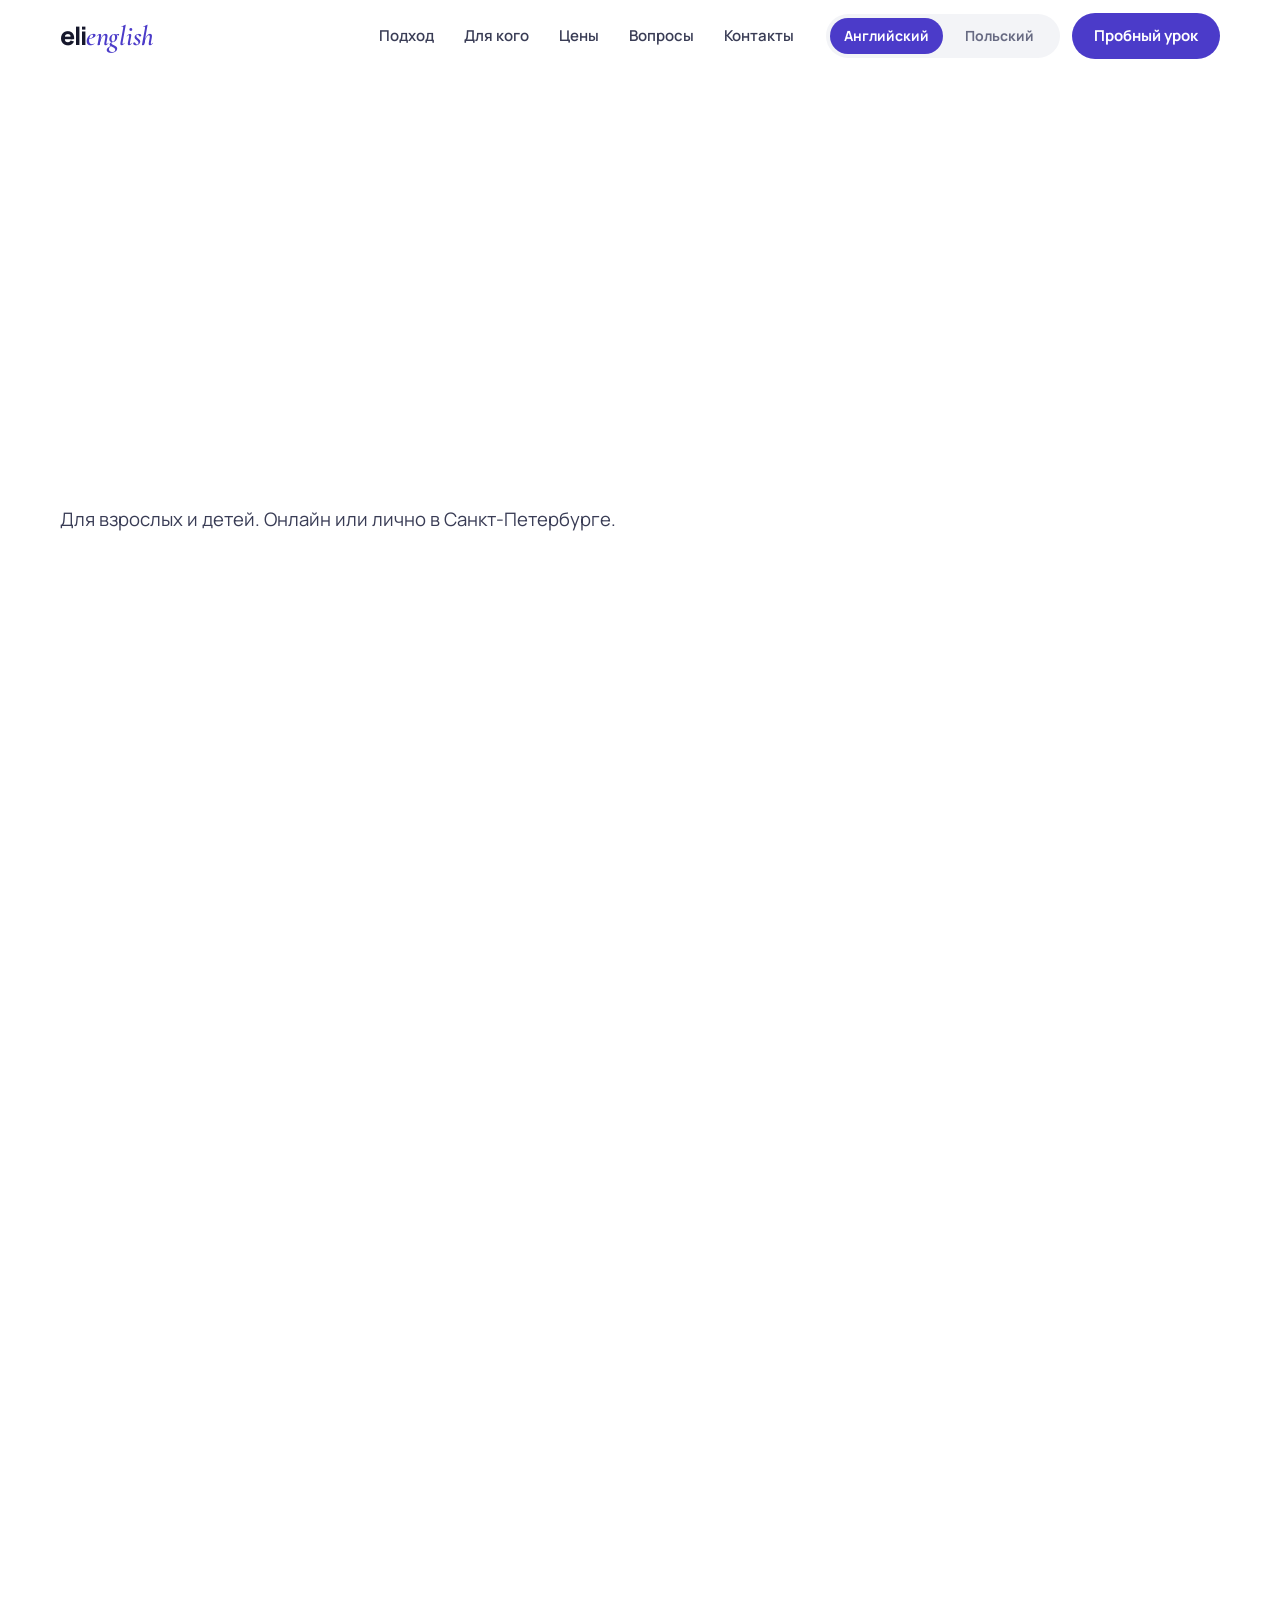
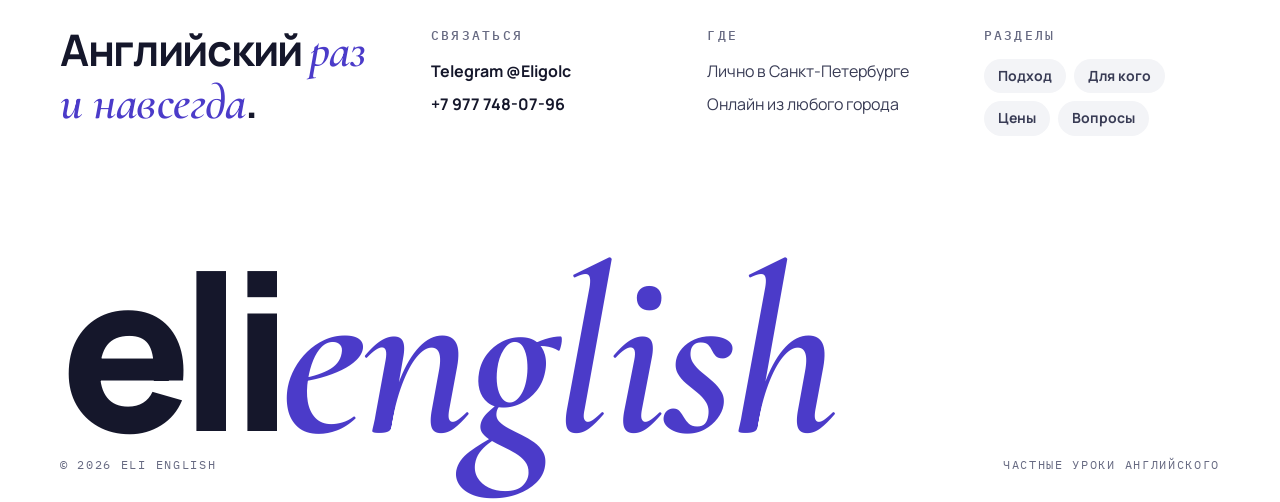
==== commit b193f1d3: "Faster first screen: hero lead without fade Co-Authored-By: Claude Opus 5.5 <noreply@anthropic.com>" ====
--- a/site/index.html
+++ b/site/index.html
@@ -30,7 +30,7 @@
   <link rel="preload" as="image" href="assets/img/teacher-en-v2-1030.webp" imagesrcset="assets/img/teacher-en-v2-680.webp 680w, assets/img/teacher-en-v2-1030.webp 1030w" imagesizes="(max-width: 760px) 380px, 560px" fetchpriority="high">
   <!-- preload:end -->
   <link rel="preload" as="font" type="font/woff2" href="assets/fonts/manrope-cyrillic.woff2" crossorigin>
-  <link rel="stylesheet" href="assets/css/style.css?v=79419765">
+  <link rel="stylesheet" href="assets/css/style.css?v=a6da412e">
   <script src="assets/js/head.js?v=ccd3cd6c"></script>
   <!-- metrika:start: Яндекс Метрика, подключает tools/build.mjs, если задан METRIKA_ID -->
   <!-- metrika:end -->
@@ -129,26 +129,10 @@
         },
         {
           "@type": "Question",
-          "name": "Как работают абонементы?",
+          "name": "Как работают пакеты?",
           "acceptedAnswer": {
             "@type": "Answer",
-            "text": "Вы оплачиваете сразу 5, 10, 20 или 40 уроков. Абонемент на 40 уроков можно заморозить на время отпуска или болезни."
-          }
-        },
-        {
-          "@type": "Question",
-          "name": "Чем программа отличается от абонемента?",
-          "acceptedAnswer": {
-            "@type": "Answer",
-            "text": "В абонементе темы выбираем вместе по ходу занятий. Программа это готовый план под одну задачу, например переезд или собеседование: число уроков и результат известны заранее."
-          }
-        },
-        {
-          "@type": "Question",
-          "name": "Как оплатить?",
-          "acceptedAnswer": {
-            "@type": "Answer",
-            "text": "Переводом по номеру телефона после бесплатного пробного урока. Номер пришлём в Telegram."
+            "text": "Вы оплачиваете сразу 5, 10, 20 или 40 уроков. Пакет из 40 уроков можно заморозить на время отпуска или болезни."
           }
         }
       ]
@@ -171,7 +155,6 @@
         <a href="#podhod">Подход</a>
         <a href="#dlya-kogo">Для кого</a>
         <a href="#ceny">Цены</a>
-        <a href="#podarok">Подарок</a>
         <a href="#voprosy">Вопросы</a>
         <a href="#kontakty">Контакты</a>
       </nav>
@@ -194,7 +177,6 @@
         <a href="#podhod">Подход</a>
         <a href="#dlya-kogo">Для кого</a>
         <a href="#ceny">Цены</a>
-        <a href="#podarok">Подарок</a>
         <a href="#voprosy">Вопросы</a>
         <a href="#kontakty">Контакты</a>
       </nav>
@@ -436,86 +418,7 @@
             </div>
           </div>
 
-          <div class="pricing__main">
-            <div class="pricing__group">
-              <div class="pricing__head reveal">
-                <h3 class="pricing__title">Абонементы</h3>
-                <p>Уроки по вашему плану: темы и темп подбираем вместе, оплата сразу за несколько уроков.</p>
-              </div>
-              <div class="pricing__cards" id="pricing" aria-live="polite"></div>
-            </div>
-
-            <div class="pricing__group" id="programmy">
-              <div class="pricing__head reveal">
-                <h3 class="pricing__title">Программы под цель</h3>
-                <p>Готовый план под одну задачу. Заранее известно, сколько будет уроков и что вы сможете в конце.</p>
-              </div>
-              <div class="programs" id="programs" aria-live="polite"></div>
-            </div>
-          </div>
-        </div>
-      </div>
-    </section>
-
-    <!-- Подарок -->
-    <section class="section" id="podarok">
-      <div class="container">
-        <div class="gift">
-          <div class="gift__intro reveal">
-            <p class="eyebrow">Подарок</p>
-            <h2 class="h2">Подарите уроки <em data-i18n="subjGen">английского</em></h2>
-            <p class="lead">Именной сертификат на индивидуальные уроки с преподавателем. Подойдёт взрослому и ребёнку от 4&nbsp;лет.</p>
-            <ol class="gift__steps">
-              <li><span>01</span>Выберите сертификат и напишите Елизавете в&nbsp;Telegram</li>
-              <li><span>02</span>Оплатите переводом по номеру телефона</li>
-              <li><span>03</span>В тот же день получите сертификат с&nbsp;номером: файл для печати и открытку для мессенджера</li>
-              <li><span>04</span>Получатель приходит на бесплатный пробный урок и сам выбирает время занятий</li>
-            </ol>
-          </div>
-
-          <div class="gift__panel accent-block reveal">
-            <div class="cert" aria-hidden="true">
-              <div class="cert__top">
-                <span class="cert__logo"><b>eli</b><i data-i18n="logo">english</i></span>
-                <span class="cert__no">№ 0001</span>
-              </div>
-              <p class="cert__label">Подарочный сертификат</p>
-              <p class="cert__value" data-gift="n">10 уроков</p>
-              <p class="cert__sub">индивидуально с&nbsp;преподавателем, по&nbsp;60&nbsp;минут</p>
-              <p class="cert__date">Действует 12 месяцев</p>
-            </div>
-
-            <div class="gift__controls">
-              <div class="gift__opt">
-                <p class="eyebrow" id="gift-n-label">Уроков</p>
-                <fieldset class="seg seg--3" aria-labelledby="gift-n-label">
-                  <input type="radio" name="gift-n" id="gn-5" value="5">
-                  <label for="gn-5">5</label>
-                  <input type="radio" name="gift-n" id="gn-10" value="10" checked>
-                  <label for="gn-10">10</label>
-                  <input type="radio" name="gift-n" id="gn-20" value="20">
-                  <label for="gn-20">20</label>
-                  <span class="seg__thumb" aria-hidden="true"></span>
-                </fieldset>
-              </div>
-              <div class="gift__opt">
-                <p class="eyebrow" id="gift-fmt-label">Формат</p>
-                <fieldset class="seg" aria-labelledby="gift-fmt-label">
-                  <input type="radio" name="gift-fmt" id="gf-online" value="online" checked>
-                  <label for="gf-online">Онлайн</label>
-                  <input type="radio" name="gift-fmt" id="gf-offline" value="offline">
-                  <label for="gf-offline">Лично</label>
-                  <span class="seg__thumb" aria-hidden="true"></span>
-                </fieldset>
-              </div>
-            </div>
-
-            <div class="gift__buy">
-              <p class="gift__price"><b data-gift="price">14 200 ₽</b><span data-gift="was"></span></p>
-              <a class="btn btn--primary" id="gift-btn" href="https://t.me/Eligolc" target="_blank" rel="noopener">Подарить сертификат</a>
-            </div>
-            <p class="gift__terms">Сертификат действует 12&nbsp;месяцев с&nbsp;даты покупки. Его можно передать другому человеку.</p>
-          </div>
+          <div class="pricing__cards" id="pricing" aria-live="polite"></div>
         </div>
       </div>
     </section>
@@ -547,16 +450,8 @@
             <div class="faq__a" id="faq-4" role="region" aria-labelledby="faq-4-q"><div><p>По видеозвонку. Нужны компьютер или планшет с камерой и стабильный интернет.</p></div></div>
           </div>
           <div class="faq__item">
-            <h3><button type="button" class="faq__q" aria-expanded="false" aria-controls="faq-5" id="faq-5-q">Как работают абонементы?<span class="faq__plus" aria-hidden="true"></span></button></h3>
-            <div class="faq__a" id="faq-5" role="region" aria-labelledby="faq-5-q"><div><p>Вы оплачиваете сразу 5, 10, 20 или 40 уроков. Абонемент на 40 уроков можно заморозить на время отпуска или болезни.</p></div></div>
-          </div>
-          <div class="faq__item">
-            <h3><button type="button" class="faq__q" aria-expanded="false" aria-controls="faq-6" id="faq-6-q">Чем программа отличается от абонемента?<span class="faq__plus" aria-hidden="true"></span></button></h3>
-            <div class="faq__a" id="faq-6" role="region" aria-labelledby="faq-6-q"><div><p>В абонементе темы выбираем вместе по ходу занятий. Программа это готовый план под одну задачу, например переезд или собеседование: число уроков и результат известны заранее.</p></div></div>
-          </div>
-          <div class="faq__item">
-            <h3><button type="button" class="faq__q" aria-expanded="false" aria-controls="faq-7" id="faq-7-q">Как оплатить?<span class="faq__plus" aria-hidden="true"></span></button></h3>
-            <div class="faq__a" id="faq-7" role="region" aria-labelledby="faq-7-q"><div><p>Переводом по номеру телефона после бесплатного пробного урока. Номер пришлём в Telegram.</p></div></div>
+            <h3><button type="button" class="faq__q" aria-expanded="false" aria-controls="faq-5" id="faq-5-q">Как работают пакеты?<span class="faq__plus" aria-hidden="true"></span></button></h3>
+            <div class="faq__a" id="faq-5" role="region" aria-labelledby="faq-5-q"><div><p>Вы оплачиваете сразу 5, 10, 20 или 40 уроков. Пакет из 40 уроков можно заморозить на время отпуска или болезни.</p></div></div>
           </div>
         </div>
       </div>
@@ -650,7 +545,6 @@
             <a href="#podhod">Подход</a>
             <a href="#dlya-kogo">Для кого</a>
             <a href="#ceny">Цены</a>
-            <a href="#podarok">Подарок</a>
             <a href="#voprosy">Вопросы</a>
           </div>
         </div>
@@ -665,6 +559,6 @@
     </div>
   </footer>
 
-  <script src="assets/js/main.js?v=57371b5c" defer></script>
+  <script src="assets/js/main.js?v=46c0f013" defer></script>
 </body>
 </html>
--- a/site/assets/css/style.css
+++ b/site/assets/css/style.css
@@ -183,7 +183,7 @@
 button, input { font: inherit; color: inherit; }
 button { cursor: pointer; background: none; border: 0; padding: 0; }
 p { margin: 0; }
-h1, h2, h3, h4 { margin: 0; font-weight: 700; }
+h1, h2, h3 { margin: 0; font-weight: 700; }
 ul, ol { margin: 0; padding: 0; list-style: none; }
 fieldset { margin: 0; padding: 0; border: 0; min-width: 0; }
 [hidden] { display: none !important; }
@@ -868,122 +868,6 @@
 .price--best .btn { background: var(--block-btn); color: var(--block-btn-ink); }
 .price--best .btn:hover { background: var(--block-btn-hover); }
 
-/* Абонементы и программы: две группы справа от выбора формата */
-.pricing__main { min-width: 0; }
-.pricing__group + .pricing__group { margin-top: clamp(56px, 6vw, 88px); scroll-margin-top: calc(var(--header) + 24px); }
-.pricing__head { margin-bottom: 22px; }
-.pricing__title { font-size: clamp(24px, 2.2vw, 30px); line-height: 1.15; letter-spacing: -.025em; }
-.pricing__head p { margin-top: 8px; max-width: 38em; font-size: 15.5px; line-height: 1.55; color: var(--muted); }
-
-.programs {
-  display: grid;
-  grid-template-columns: repeat(2, minmax(0, 1fr));
-  gap: 0 clamp(28px, 4vw, 56px);
-}
-.prog {
-  display: flex;
-  flex-direction: column;
-  padding: 26px 0 40px;
-  border-top: 1px solid var(--line);
-}
-.prog__top {
-  display: flex;
-  justify-content: space-between;
-  gap: 16px;
-  font-family: var(--mono);
-  font-size: 12px;
-  font-weight: 500;
-  letter-spacing: .14em;
-  text-transform: uppercase;
-  color: var(--muted);
-}
-.prog__top span:first-child { color: var(--accent); transition: color .6s var(--ease-soft); }
-.prog__name {
-  margin-top: 18px;
-  font-family: var(--serif);
-  font-style: italic;
-  font-weight: 600;
-  font-size: clamp(36px, 3.3vw, 46px);
-  line-height: 1;
-  letter-spacing: -.01em;
-  color: var(--accent);
-  transition: color .6s var(--ease-soft);
-}
-.prog__title { margin-top: 10px; font-size: 17px; font-weight: 700; line-height: 1.35; }
-.prog .price__list { margin-bottom: 26px; }
-.prog__price { margin-top: auto; display: flex; align-items: baseline; gap: 6px 12px; flex-wrap: wrap; }
-.prog__price .price__unit b { font-weight: 700; color: var(--ink); font-variant-numeric: tabular-nums; }
-.prog .btn { margin-top: 18px; align-self: flex-start; --h: 50px; }
-
-/* ---------- Подарок ---------- */
-
-.gift {
-  display: grid;
-  grid-template-columns: minmax(0, 1fr) minmax(0, 560px);
-  gap: clamp(32px, 6vw, 96px);
-  align-items: center;
-}
-.gift__steps { margin-top: 32px; display: grid; gap: 14px; max-width: 34em; }
-.gift__steps li { display: flex; align-items: baseline; gap: 16px; font-size: 17px; font-weight: 600; line-height: 1.45; color: var(--ink-2); }
-.gift__steps span { flex: none; font-family: var(--mono); font-size: 13px; color: var(--accent); transition: color .6s var(--ease-soft); }
-
-.gift__panel {
-  display: grid;
-  gap: 18px;
-  padding: clamp(18px, 3vw, 32px);
-  border-radius: var(--radius-lg);
-}
-
-/* сертификат: белая карточка, как настоящая */
-.cert {
-  display: flex;
-  flex-direction: column;
-  min-height: 300px;
-  padding: 26px 28px 22px;
-  border-radius: 20px;
-  background: #fff;
-  color: var(--ink);
-}
-.cert__top { display: flex; justify-content: space-between; align-items: baseline; gap: 16px; }
-.cert__logo { font-size: 22px; line-height: 1; white-space: nowrap; }
-.cert__logo b { font-weight: 800; letter-spacing: -.06em; }
-.cert__logo i { font-family: var(--serif); font-style: italic; font-weight: 600; font-size: 1.12em; letter-spacing: -.02em; color: var(--accent); }
-.cert__no { font-family: var(--mono); font-size: 12px; letter-spacing: .12em; color: var(--muted); }
-.cert__label {
-  margin-top: auto;
-  padding-top: 40px;
-  font-family: var(--mono);
-  font-size: 12px;
-  font-weight: 500;
-  letter-spacing: .18em;
-  text-transform: uppercase;
-  color: var(--accent);
-}
-.cert__value { margin-top: 8px; font-size: clamp(40px, 4.4vw, 58px); line-height: 1; font-weight: 700; letter-spacing: -.04em; }
-.cert__sub { margin-top: 10px; font-size: 15px; color: var(--muted); }
-.cert__date {
-  margin-top: 20px;
-  padding-top: 14px;
-  border-top: 1px dashed var(--line);
-  font-family: var(--mono);
-  font-size: 12px;
-  letter-spacing: .08em;
-  color: var(--muted);
-}
-
-.gift__controls { display: grid; grid-template-columns: repeat(2, minmax(0, 1fr)); gap: 10px 14px; }
-.gift__opt .eyebrow { margin: 4px 0 8px 4px; }
-.gift__opt .seg label { min-height: 44px; padding: 0 8px; }
-.seg--3 .seg__thumb { width: calc((100% - 10px) / 3); }
-.seg--3 input:nth-of-type(3):checked ~ .seg__thumb { transform: translateX(200%); }
-
-.gift__buy { display: flex; align-items: center; justify-content: space-between; gap: 12px 20px; flex-wrap: wrap; }
-.gift__price { display: grid; gap: 2px; }
-.gift__price b { font-size: clamp(30px, 2.8vw, 40px); line-height: 1; font-weight: 700; letter-spacing: -.04em; font-variant-numeric: tabular-nums; white-space: nowrap; }
-.gift__price span { font-size: 14px; color: var(--block-faint); white-space: nowrap; font-variant-numeric: tabular-nums; }
-.gift__price span:empty { display: none; }
-.gift__terms { font-size: 13.5px; line-height: 1.5; color: var(--block-faint); }
-
 /* ---------- Вопросы ---------- */
 
 .faq {
@@ -1224,8 +1108,6 @@
 .price:nth-child(2) { --d: .07s; }
 .price:nth-child(3) { --d: .14s; }
 .price:nth-child(4) { --d: .21s; }
-.prog:nth-child(2n),
-.gift__panel { --d: .08s; }
 
 .js .hero__eyebrow,
 .js .hero__buttons {
@@ -1259,11 +1141,6 @@
 @view-transition { navigation: auto; }
 
 /* ---------- Адаптив ---------- */
-
-@media (min-width: 1181px) {
-  /* выбор формата и промокод едут рядом, пока листаются абонементы и программы */
-  .pricing__side { position: sticky; top: calc(var(--header) + 24px); }
-}
 
 @media (max-width: 1180px) {
   /* Цены на планшете и телефоне: выбор формата и длительности прилипает к шапке,
@@ -1283,17 +1160,14 @@
   }
   .pricing__opt { margin: 0; }
   .promo { max-width: 440px; margin: 14px 0 24px; }
-  .pricing__main { order: 1; }
-  .pricing__cards { grid-template-columns: repeat(2, minmax(0, 1fr)); }
+  .pricing__cards { order: 1; grid-template-columns: repeat(2, minmax(0, 1fr)); }
   .pricing__info { order: 2; margin-top: 28px; }
   .pricing__info .pricing__text { max-width: 44em; }
 }
 
 @media (max-width: 1080px) {
   .trial__panel,
-  .signup,
-  .gift { grid-template-columns: 1fr; }
-  .gift__panel { max-width: 560px; }
+  .signup { grid-template-columns: 1fr; }
   .trial__panel .form,
   .signup__form { max-width: 560px; }
   .faq,
@@ -1353,12 +1227,6 @@
   }
   .pricing__cards::-webkit-scrollbar { display: none; }
   .price { scroll-snap-align: start; }
-  .programs { grid-template-columns: 1fr; }
-  .prog { padding-bottom: 32px; }
-  .gift__panel { border-radius: 26px; padding: 14px 14px 20px; }
-  .cert { min-height: 250px; padding: 22px 20px 18px; }
-  .gift__buy .btn { width: 100%; }
-  .gift__terms { padding: 0 4px; }
   .signup { border-radius: 26px; padding: 30px 18px 18px; }
   .signup__buttons { grid-template-columns: 1fr; }
   .faq__q { padding: 22px 0; }
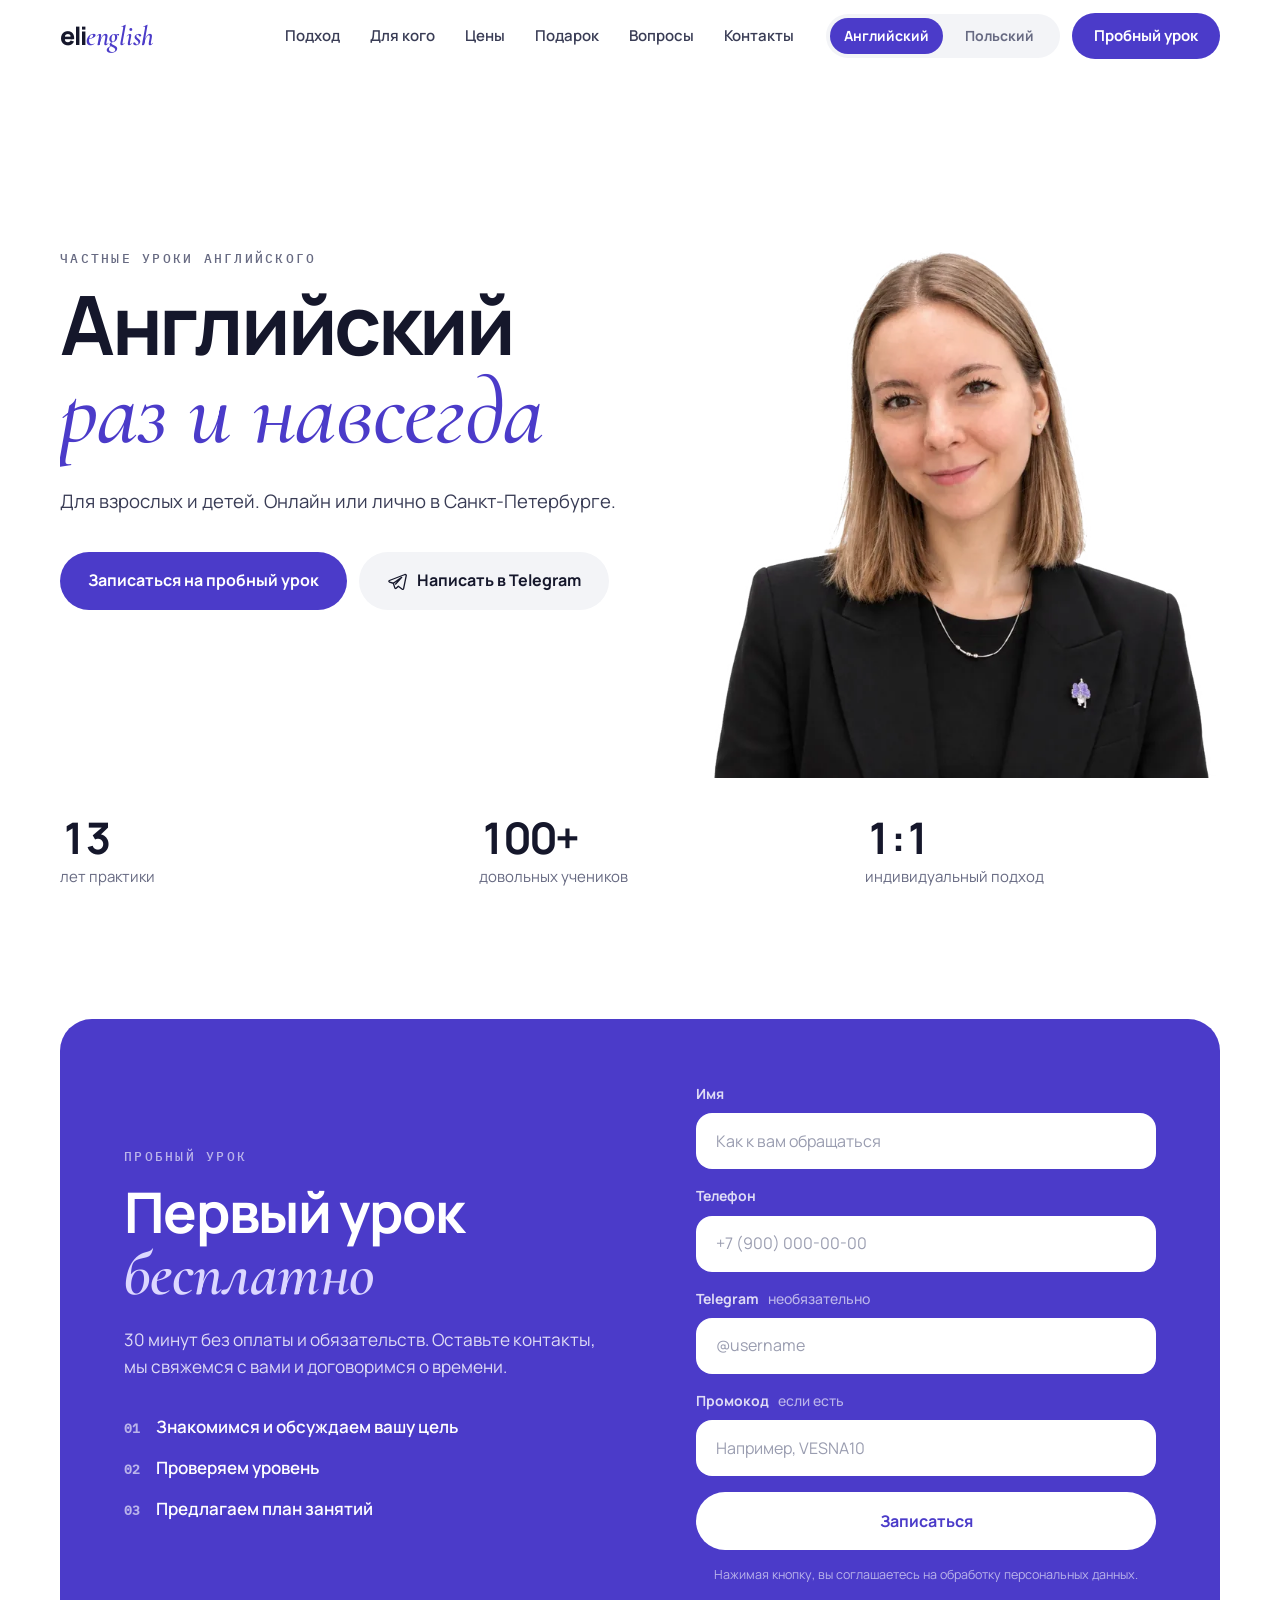
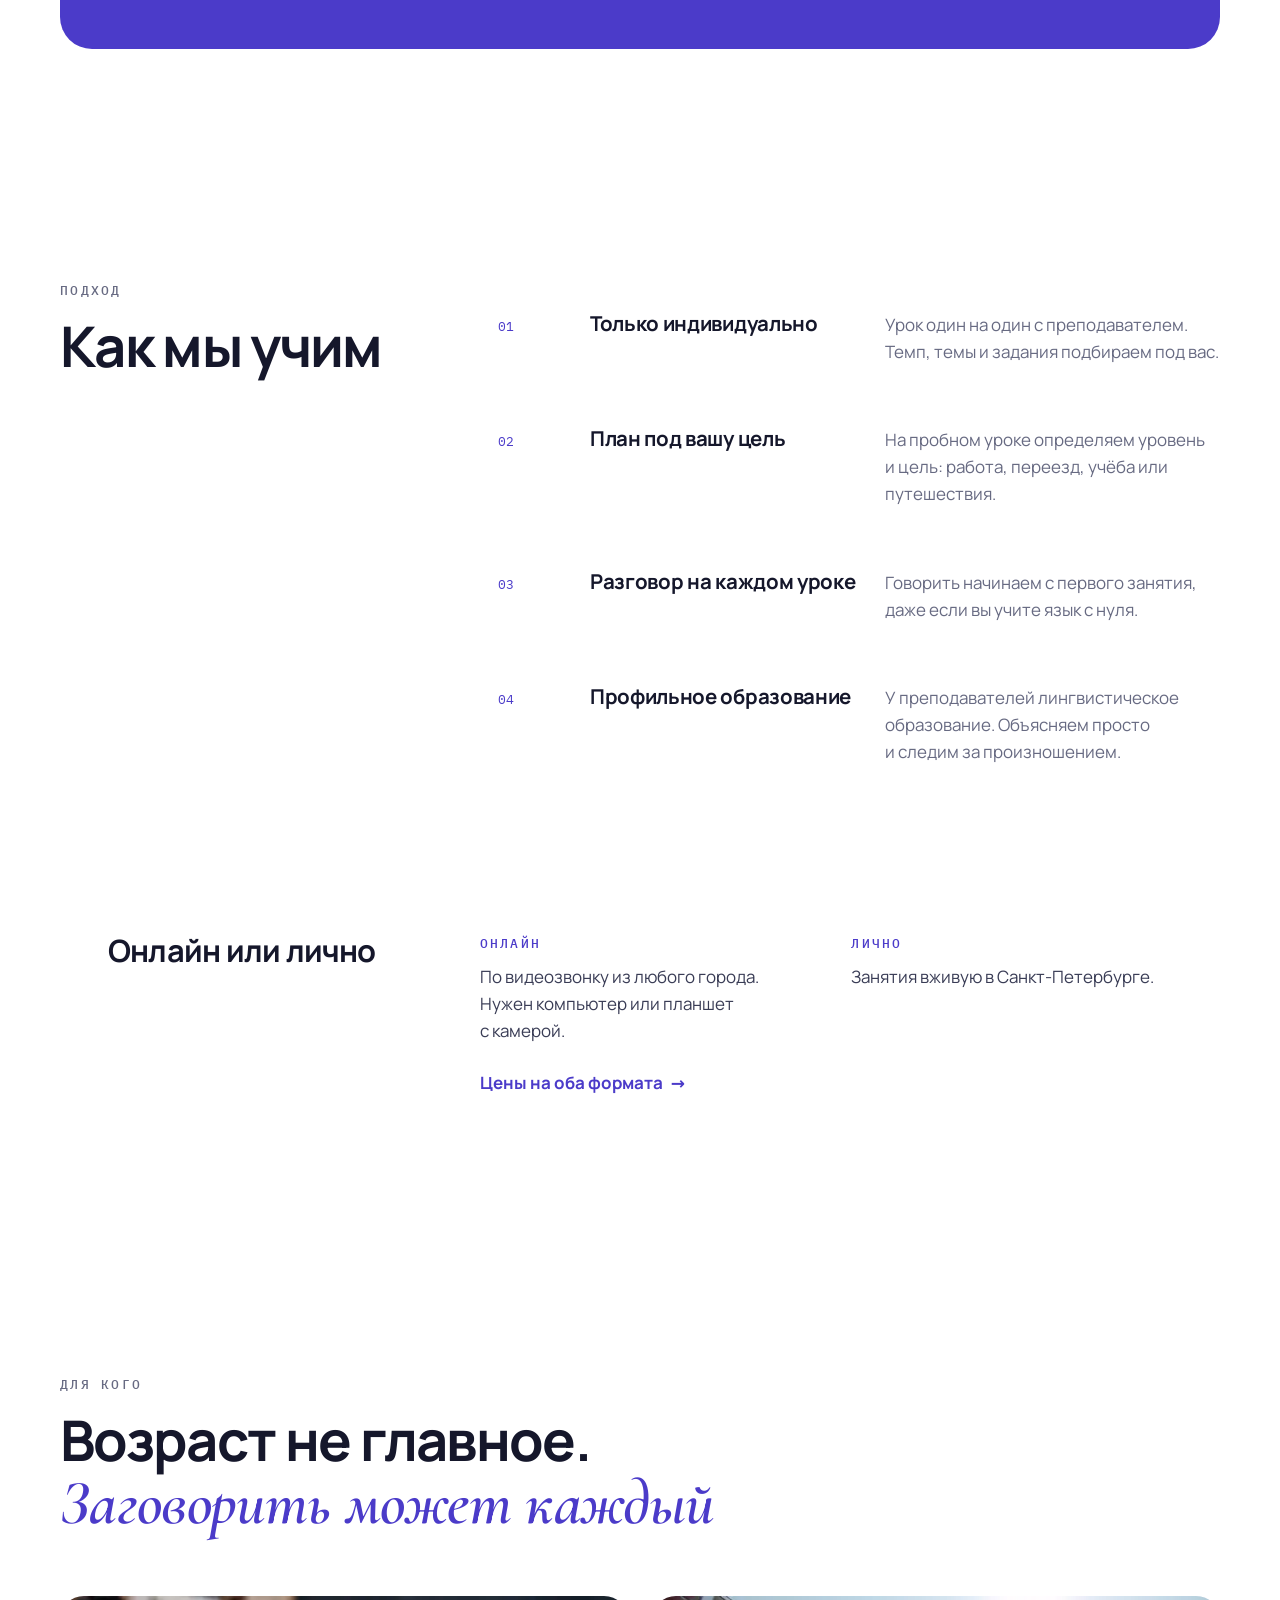
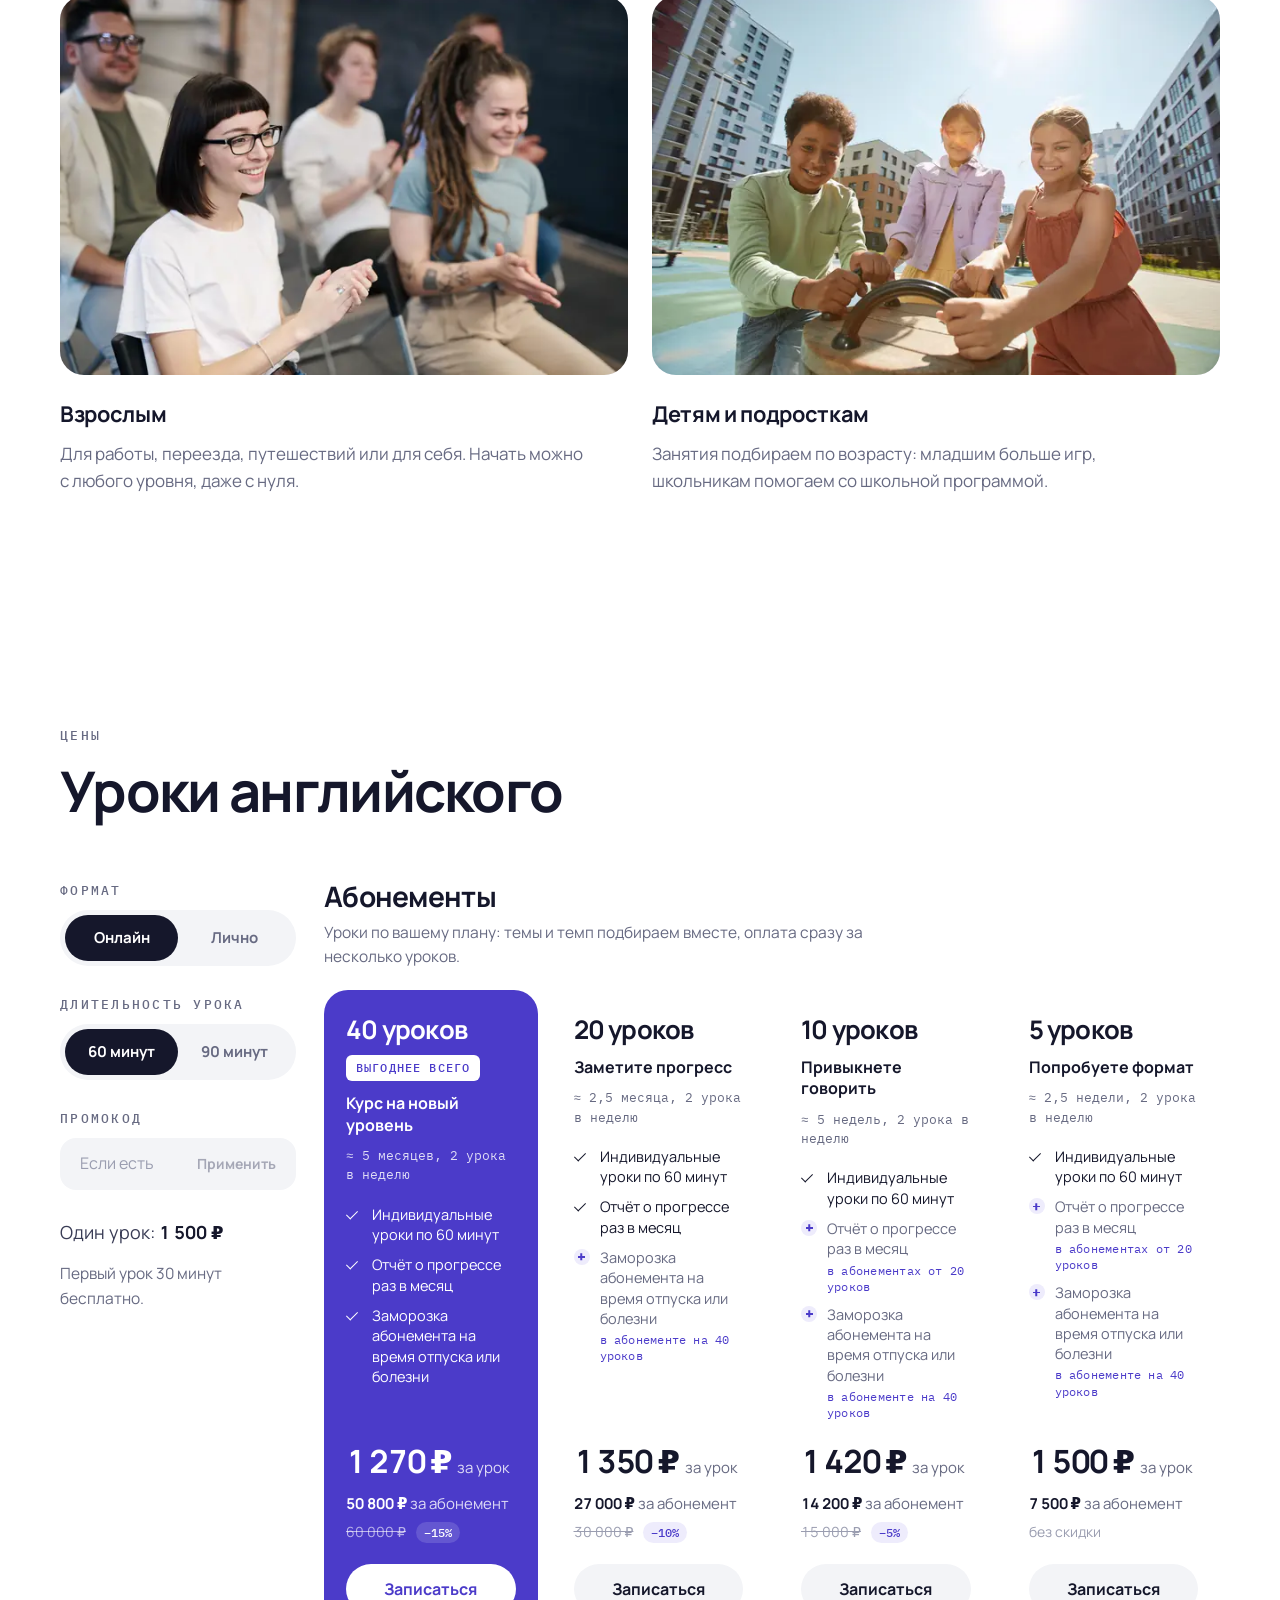
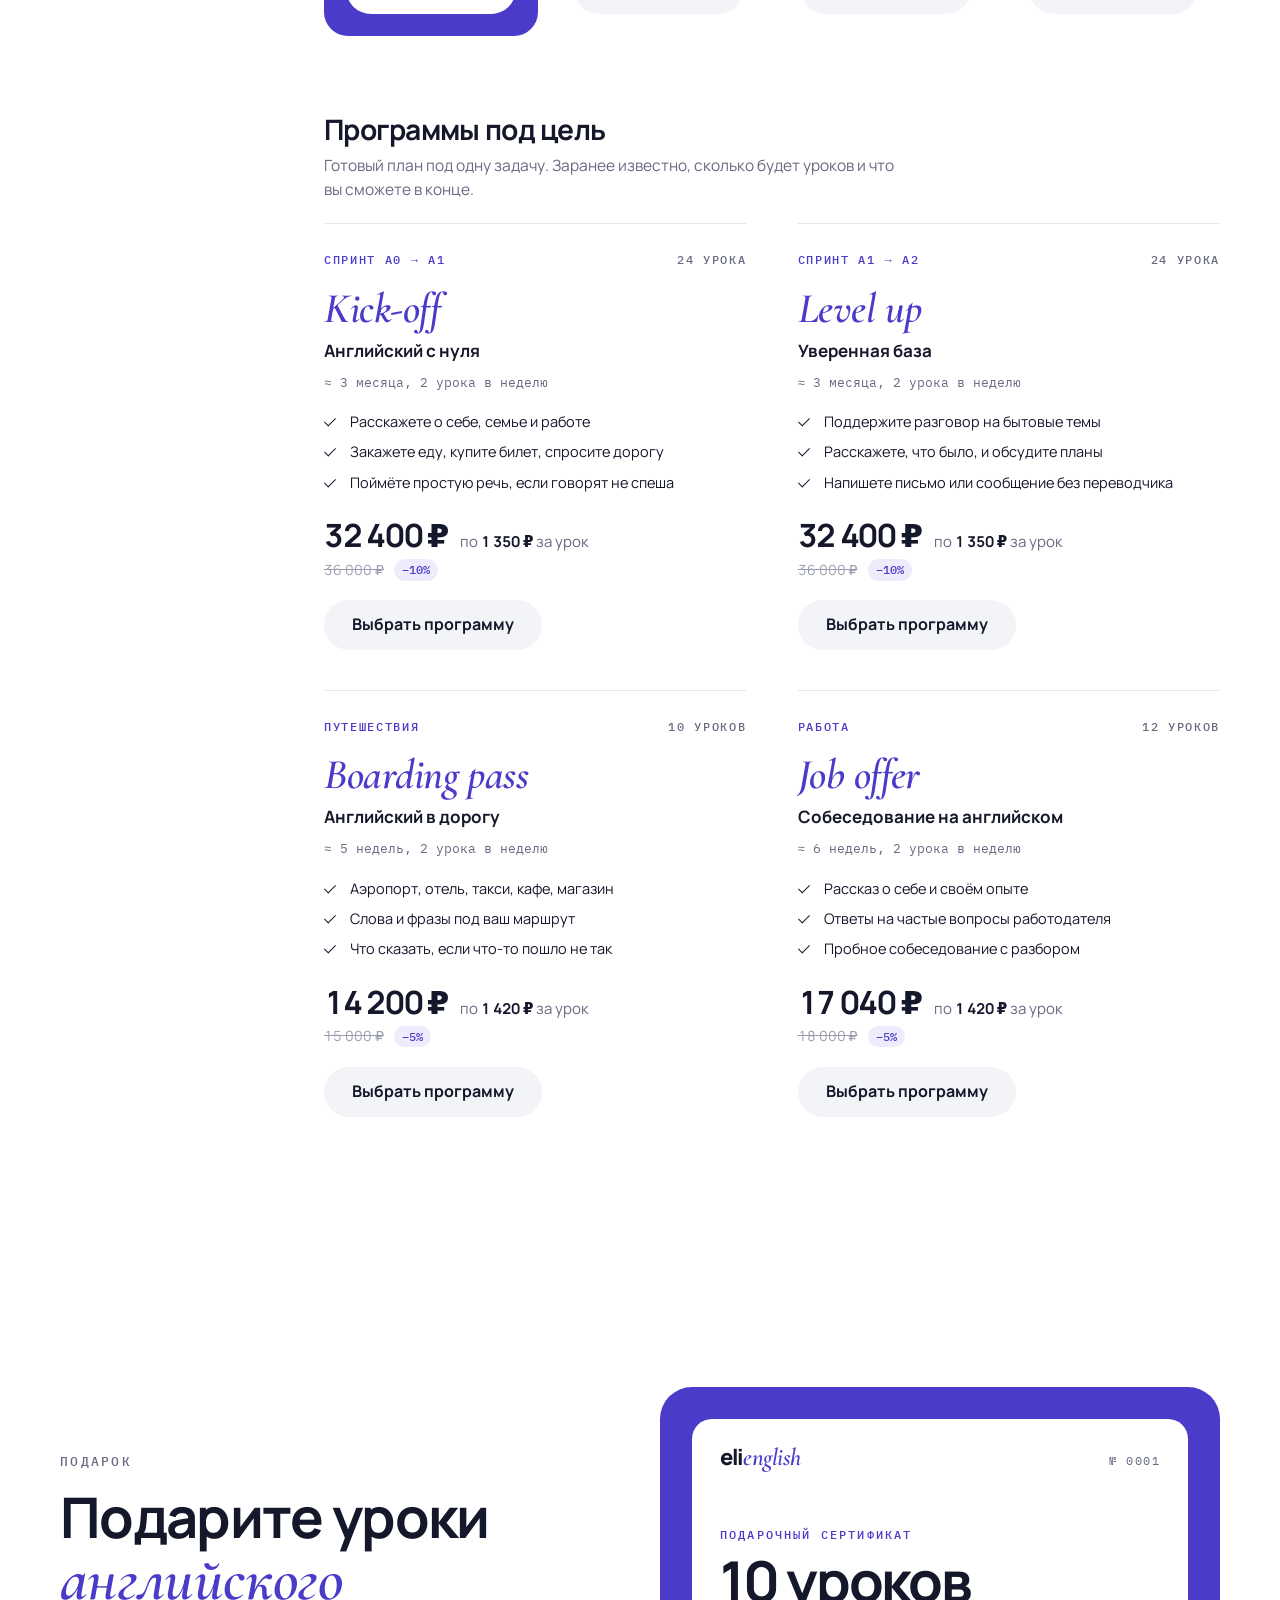
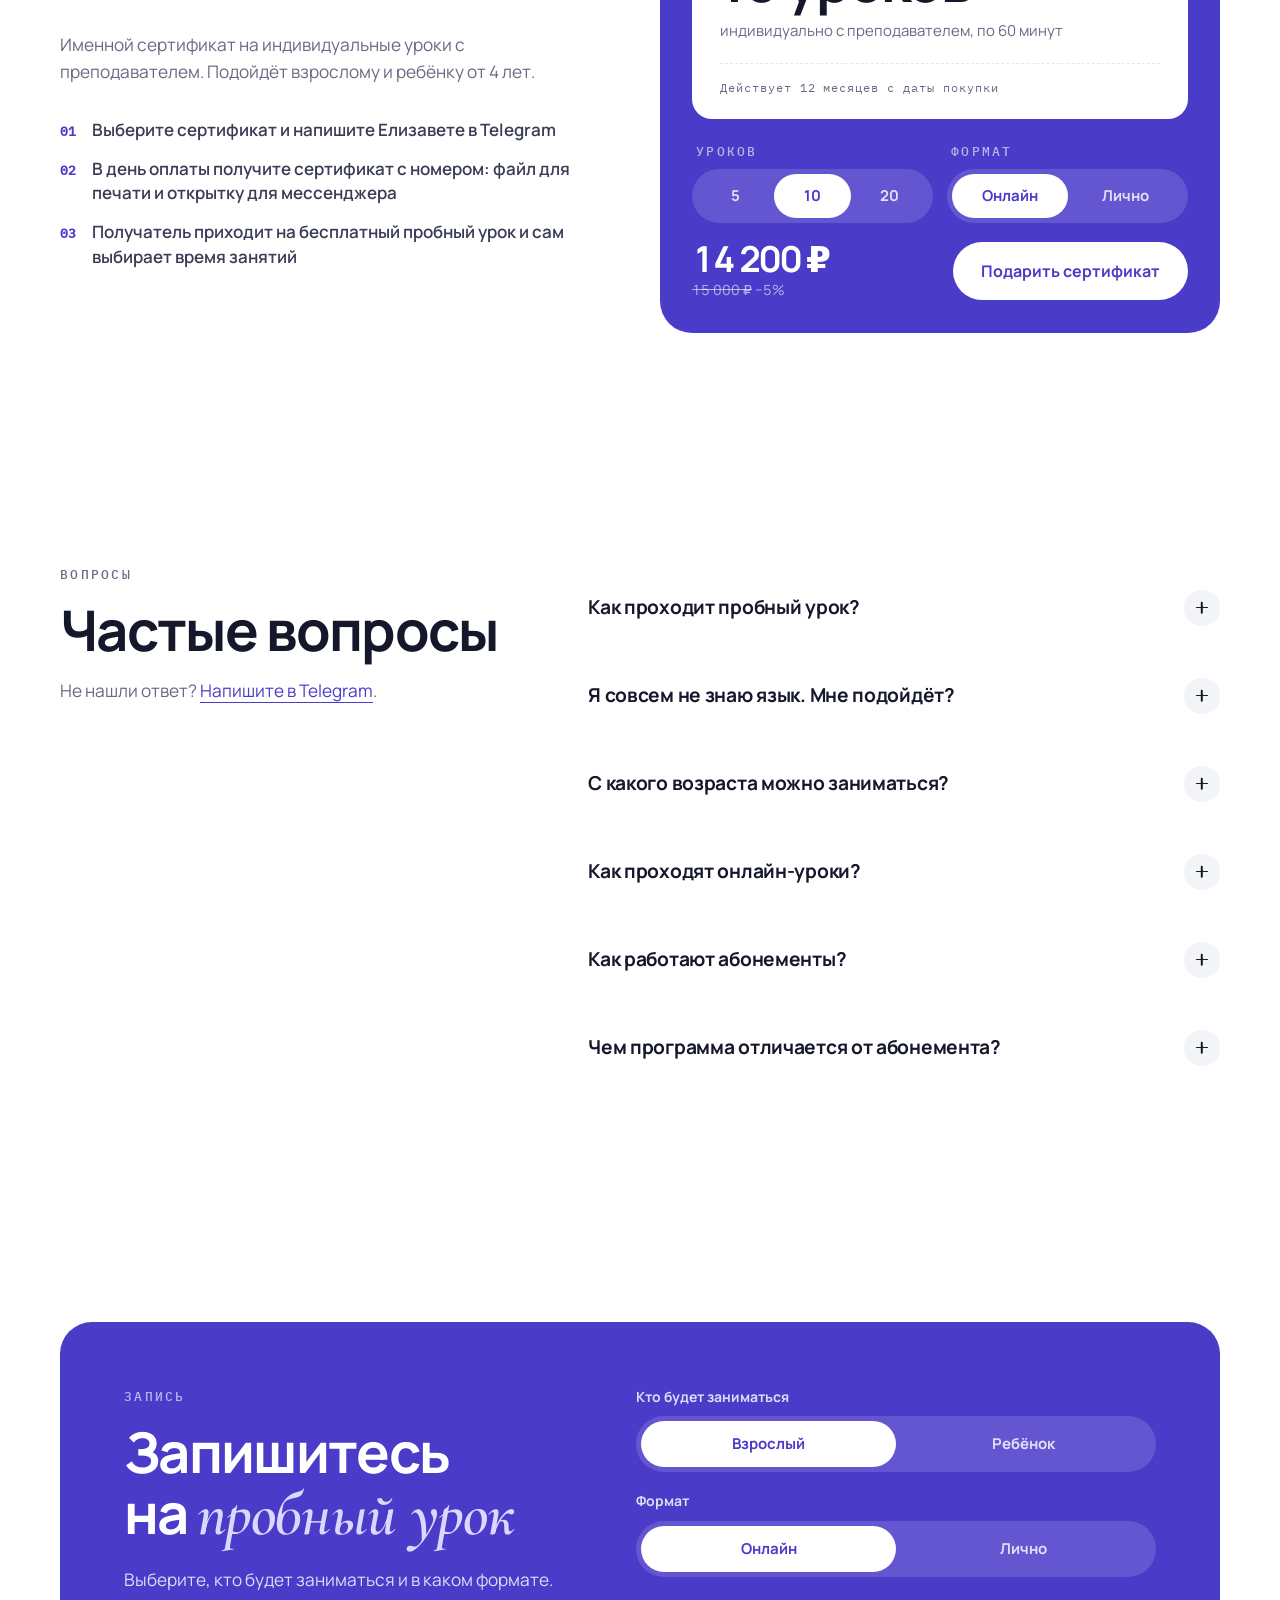
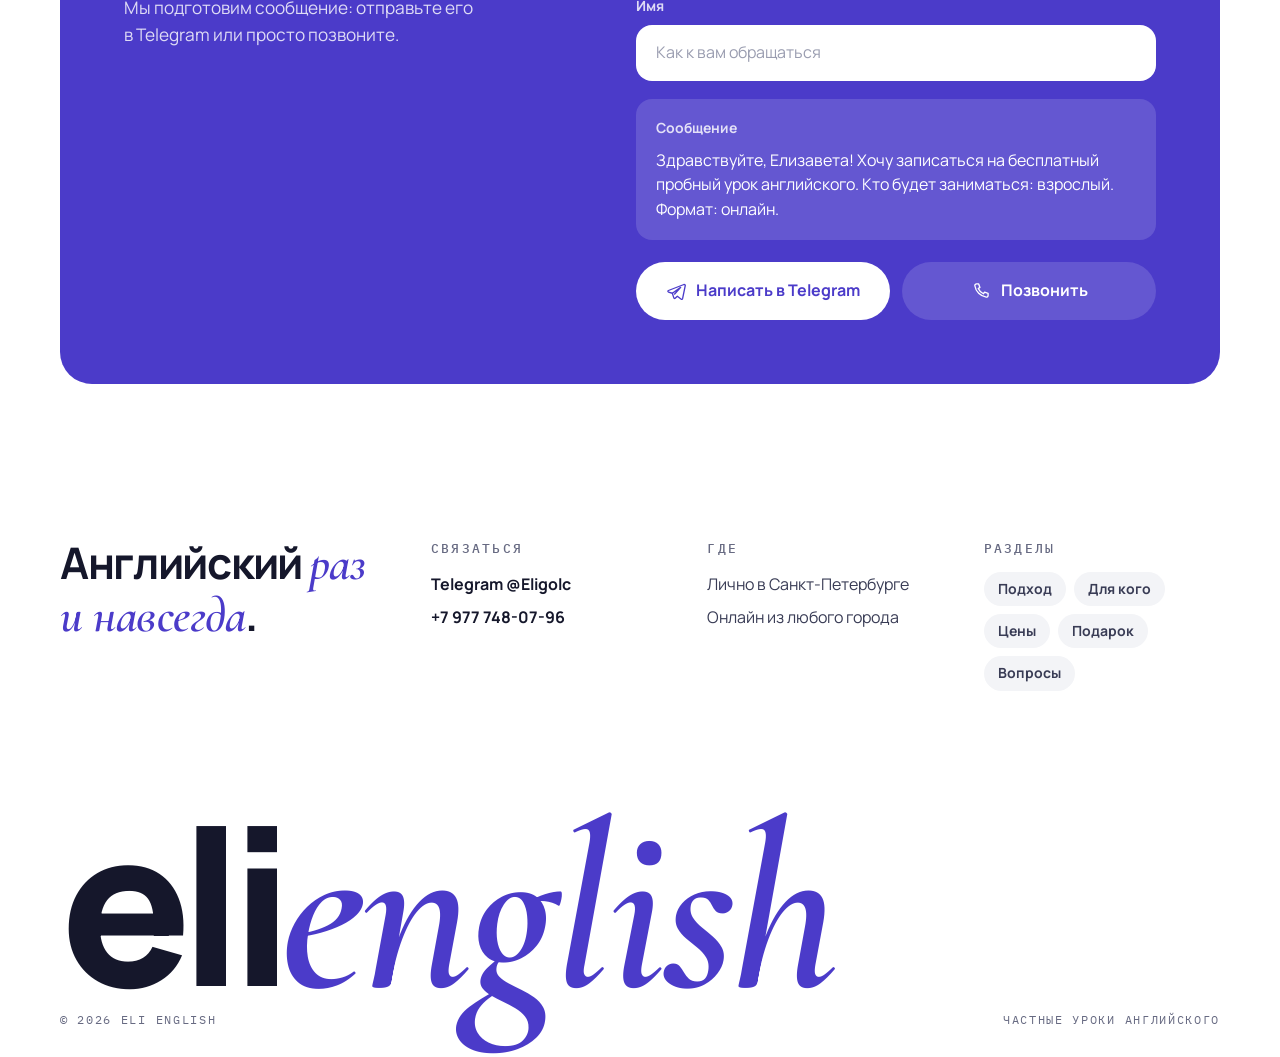
==== commit 4cf091a5: "Gift terms and FAQ as approved Co-Authored-By: Claude Opus 5.5 <noreply@anthropic.com>" ====
--- a/site/index.html
+++ b/site/index.html
@@ -30,7 +30,7 @@
   <link rel="preload" as="image" href="assets/img/teacher-en-v2-1030.webp" imagesrcset="assets/img/teacher-en-v2-680.webp 680w, assets/img/teacher-en-v2-1030.webp 1030w" imagesizes="(max-width: 760px) 380px, 560px" fetchpriority="high">
   <!-- preload:end -->
   <link rel="preload" as="font" type="font/woff2" href="assets/fonts/manrope-cyrillic.woff2" crossorigin>
-  <link rel="stylesheet" href="assets/css/style.css?v=a6da412e">
+  <link rel="stylesheet" href="assets/css/style.css?v=46e1e5cd">
   <script src="assets/js/head.js?v=ccd3cd6c"></script>
   <!-- metrika:start: Яндекс Метрика, подключает tools/build.mjs, если задан METRIKA_ID -->
   <!-- metrika:end -->
@@ -129,10 +129,18 @@
         },
         {
           "@type": "Question",
-          "name": "Как работают пакеты?",
+          "name": "Как работают абонементы?",
           "acceptedAnswer": {
             "@type": "Answer",
-            "text": "Вы оплачиваете сразу 5, 10, 20 или 40 уроков. Пакет из 40 уроков можно заморозить на время отпуска или болезни."
+            "text": "Вы оплачиваете сразу 5, 10, 20 или 40 уроков. Абонемент на 40 уроков можно заморозить на время отпуска или болезни."
+          }
+        },
+        {
+          "@type": "Question",
+          "name": "Чем программа отличается от абонемента?",
+          "acceptedAnswer": {
+            "@type": "Answer",
+            "text": "В абонементе темы выбираем вместе по ходу занятий. Программа это готовый план под одну задачу, например переезд или собеседование: число уроков и результат известны заранее."
           }
         }
       ]
@@ -155,6 +163,7 @@
         <a href="#podhod">Подход</a>
         <a href="#dlya-kogo">Для кого</a>
         <a href="#ceny">Цены</a>
+        <a href="#podarok">Подарок</a>
         <a href="#voprosy">Вопросы</a>
         <a href="#kontakty">Контакты</a>
       </nav>
@@ -177,6 +186,7 @@
         <a href="#podhod">Подход</a>
         <a href="#dlya-kogo">Для кого</a>
         <a href="#ceny">Цены</a>
+        <a href="#podarok">Подарок</a>
         <a href="#voprosy">Вопросы</a>
         <a href="#kontakty">Контакты</a>
       </nav>
@@ -418,7 +428,84 @@
             </div>
           </div>
 
-          <div class="pricing__cards" id="pricing" aria-live="polite"></div>
+          <div class="pricing__main">
+            <div class="pricing__group">
+              <div class="pricing__head reveal">
+                <h3 class="pricing__title">Абонементы</h3>
+                <p>Уроки по вашему плану: темы и темп подбираем вместе, оплата сразу за несколько уроков.</p>
+              </div>
+              <div class="pricing__cards" id="pricing" aria-live="polite"></div>
+            </div>
+
+            <div class="pricing__group" id="programmy">
+              <div class="pricing__head reveal">
+                <h3 class="pricing__title">Программы под цель</h3>
+                <p>Готовый план под одну задачу. Заранее известно, сколько будет уроков и что вы сможете в конце.</p>
+              </div>
+              <div class="programs" id="programs" aria-live="polite"></div>
+            </div>
+          </div>
+        </div>
+      </div>
+    </section>
+
+    <!-- Подарок -->
+    <section class="section" id="podarok">
+      <div class="container">
+        <div class="gift">
+          <div class="gift__intro reveal">
+            <p class="eyebrow">Подарок</p>
+            <h2 class="h2">Подарите уроки <em data-i18n="subjGen">английского</em></h2>
+            <p class="lead">Именной сертификат на индивидуальные уроки с преподавателем. Подойдёт взрослому и ребёнку от 4&nbsp;лет.</p>
+            <ol class="gift__steps">
+              <li><span>01</span>Выберите сертификат и напишите Елизавете в&nbsp;Telegram</li>
+              <li><span>02</span>В день оплаты получите сертификат с&nbsp;номером: файл для печати и открытку для мессенджера</li>
+              <li><span>03</span>Получатель приходит на бесплатный пробный урок и сам выбирает время занятий</li>
+            </ol>
+          </div>
+
+          <div class="gift__panel accent-block reveal">
+            <div class="cert" aria-hidden="true">
+              <div class="cert__top">
+                <span class="cert__logo"><b>eli</b><i data-i18n="logo">english</i></span>
+                <span class="cert__no">№ 0001</span>
+              </div>
+              <p class="cert__label">Подарочный сертификат</p>
+              <p class="cert__value" data-gift="n">10 уроков</p>
+              <p class="cert__sub">индивидуально с&nbsp;преподавателем, по&nbsp;60&nbsp;минут</p>
+              <p class="cert__date">Действует 12 месяцев с даты покупки</p>
+            </div>
+
+            <div class="gift__controls">
+              <div class="gift__opt">
+                <p class="eyebrow" id="gift-n-label">Уроков</p>
+                <fieldset class="seg seg--3" aria-labelledby="gift-n-label">
+                  <input type="radio" name="gift-n" id="gn-5" value="5">
+                  <label for="gn-5">5</label>
+                  <input type="radio" name="gift-n" id="gn-10" value="10" checked>
+                  <label for="gn-10">10</label>
+                  <input type="radio" name="gift-n" id="gn-20" value="20">
+                  <label for="gn-20">20</label>
+                  <span class="seg__thumb" aria-hidden="true"></span>
+                </fieldset>
+              </div>
+              <div class="gift__opt">
+                <p class="eyebrow" id="gift-fmt-label">Формат</p>
+                <fieldset class="seg" aria-labelledby="gift-fmt-label">
+                  <input type="radio" name="gift-fmt" id="gf-online" value="online" checked>
+                  <label for="gf-online">Онлайн</label>
+                  <input type="radio" name="gift-fmt" id="gf-offline" value="offline">
+                  <label for="gf-offline">Лично</label>
+                  <span class="seg__thumb" aria-hidden="true"></span>
+                </fieldset>
+              </div>
+            </div>
+
+            <div class="gift__buy">
+              <p class="gift__price"><b data-gift="price">14 200 ₽</b><span data-gift="was"></span></p>
+              <a class="btn btn--primary" id="gift-btn" href="https://t.me/Eligolc" target="_blank" rel="noopener">Подарить сертификат</a>
+            </div>
+          </div>
         </div>
       </div>
     </section>
@@ -450,8 +537,12 @@
             <div class="faq__a" id="faq-4" role="region" aria-labelledby="faq-4-q"><div><p>По видеозвонку. Нужны компьютер или планшет с камерой и стабильный интернет.</p></div></div>
           </div>
           <div class="faq__item">
-            <h3><button type="button" class="faq__q" aria-expanded="false" aria-controls="faq-5" id="faq-5-q">Как работают пакеты?<span class="faq__plus" aria-hidden="true"></span></button></h3>
-            <div class="faq__a" id="faq-5" role="region" aria-labelledby="faq-5-q"><div><p>Вы оплачиваете сразу 5, 10, 20 или 40 уроков. Пакет из 40 уроков можно заморозить на время отпуска или болезни.</p></div></div>
+            <h3><button type="button" class="faq__q" aria-expanded="false" aria-controls="faq-5" id="faq-5-q">Как работают абонементы?<span class="faq__plus" aria-hidden="true"></span></button></h3>
+            <div class="faq__a" id="faq-5" role="region" aria-labelledby="faq-5-q"><div><p>Вы оплачиваете сразу 5, 10, 20 или 40 уроков. Абонемент на 40 уроков можно заморозить на время отпуска или болезни.</p></div></div>
+          </div>
+          <div class="faq__item">
+            <h3><button type="button" class="faq__q" aria-expanded="false" aria-controls="faq-6" id="faq-6-q">Чем программа отличается от абонемента?<span class="faq__plus" aria-hidden="true"></span></button></h3>
+            <div class="faq__a" id="faq-6" role="region" aria-labelledby="faq-6-q"><div><p>В абонементе темы выбираем вместе по ходу занятий. Программа это готовый план под одну задачу, например переезд или собеседование: число уроков и результат известны заранее.</p></div></div>
           </div>
         </div>
       </div>
@@ -545,6 +636,7 @@
             <a href="#podhod">Подход</a>
             <a href="#dlya-kogo">Для кого</a>
             <a href="#ceny">Цены</a>
+            <a href="#podarok">Подарок</a>
             <a href="#voprosy">Вопросы</a>
           </div>
         </div>
@@ -559,6 +651,6 @@
     </div>
   </footer>
 
-  <script src="assets/js/main.js?v=46c0f013" defer></script>
+  <script src="assets/js/main.js?v=57371b5c" defer></script>
 </body>
 </html>
--- a/site/assets/css/style.css
+++ b/site/assets/css/style.css
@@ -183,7 +183,7 @@
 button, input { font: inherit; color: inherit; }
 button { cursor: pointer; background: none; border: 0; padding: 0; }
 p { margin: 0; }
-h1, h2, h3 { margin: 0; font-weight: 700; }
+h1, h2, h3, h4 { margin: 0; font-weight: 700; }
 ul, ol { margin: 0; padding: 0; list-style: none; }
 fieldset { margin: 0; padding: 0; border: 0; min-width: 0; }
 [hidden] { display: none !important; }
@@ -868,6 +868,121 @@
 .price--best .btn { background: var(--block-btn); color: var(--block-btn-ink); }
 .price--best .btn:hover { background: var(--block-btn-hover); }
 
+/* Абонементы и программы: две группы справа от выбора формата */
+.pricing__main { min-width: 0; }
+.pricing__group + .pricing__group { margin-top: clamp(56px, 6vw, 88px); scroll-margin-top: calc(var(--header) + 24px); }
+.pricing__head { margin-bottom: 22px; }
+.pricing__title { font-size: clamp(24px, 2.2vw, 30px); line-height: 1.15; letter-spacing: -.025em; }
+.pricing__head p { margin-top: 8px; max-width: 38em; font-size: 15.5px; line-height: 1.55; color: var(--muted); }
+
+.programs {
+  display: grid;
+  grid-template-columns: repeat(2, minmax(0, 1fr));
+  gap: 0 clamp(28px, 4vw, 56px);
+}
+.prog {
+  display: flex;
+  flex-direction: column;
+  padding: 26px 0 40px;
+  border-top: 1px solid var(--line);
+}
+.prog__top {
+  display: flex;
+  justify-content: space-between;
+  gap: 16px;
+  font-family: var(--mono);
+  font-size: 12px;
+  font-weight: 500;
+  letter-spacing: .14em;
+  text-transform: uppercase;
+  color: var(--muted);
+}
+.prog__top span:first-child { color: var(--accent); transition: color .6s var(--ease-soft); }
+.prog__name {
+  margin-top: 18px;
+  font-family: var(--serif);
+  font-style: italic;
+  font-weight: 600;
+  font-size: clamp(36px, 3.3vw, 46px);
+  line-height: 1;
+  letter-spacing: -.01em;
+  color: var(--accent);
+  transition: color .6s var(--ease-soft);
+}
+.prog__title { margin-top: 10px; font-size: 17px; font-weight: 700; line-height: 1.35; }
+.prog .price__list { margin-bottom: 26px; }
+.prog__price { margin-top: auto; display: flex; align-items: baseline; gap: 6px 12px; flex-wrap: wrap; }
+.prog__price .price__unit b { font-weight: 700; color: var(--ink); font-variant-numeric: tabular-nums; }
+.prog .btn { margin-top: 18px; align-self: flex-start; --h: 50px; }
+
+/* ---------- Подарок ---------- */
+
+.gift {
+  display: grid;
+  grid-template-columns: minmax(0, 1fr) minmax(0, 560px);
+  gap: clamp(32px, 6vw, 96px);
+  align-items: center;
+}
+.gift__steps { margin-top: 32px; display: grid; gap: 14px; max-width: 34em; }
+.gift__steps li { display: flex; align-items: baseline; gap: 16px; font-size: 17px; font-weight: 600; line-height: 1.45; color: var(--ink-2); }
+.gift__steps span { flex: none; font-family: var(--mono); font-size: 13px; color: var(--accent); transition: color .6s var(--ease-soft); }
+
+.gift__panel {
+  display: grid;
+  gap: 18px;
+  padding: clamp(18px, 3vw, 32px);
+  border-radius: var(--radius-lg);
+}
+
+/* сертификат: белая карточка, как настоящая */
+.cert {
+  display: flex;
+  flex-direction: column;
+  min-height: 300px;
+  padding: 26px 28px 22px;
+  border-radius: 20px;
+  background: #fff;
+  color: var(--ink);
+}
+.cert__top { display: flex; justify-content: space-between; align-items: baseline; gap: 16px; }
+.cert__logo { font-size: 22px; line-height: 1; white-space: nowrap; }
+.cert__logo b { font-weight: 800; letter-spacing: -.06em; }
+.cert__logo i { font-family: var(--serif); font-style: italic; font-weight: 600; font-size: 1.12em; letter-spacing: -.02em; color: var(--accent); }
+.cert__no { font-family: var(--mono); font-size: 12px; letter-spacing: .12em; color: var(--muted); }
+.cert__label {
+  margin-top: auto;
+  padding-top: 40px;
+  font-family: var(--mono);
+  font-size: 12px;
+  font-weight: 500;
+  letter-spacing: .18em;
+  text-transform: uppercase;
+  color: var(--accent);
+}
+.cert__value { margin-top: 8px; font-size: clamp(40px, 4.4vw, 58px); line-height: 1; font-weight: 700; letter-spacing: -.04em; }
+.cert__sub { margin-top: 10px; font-size: 15px; color: var(--muted); }
+.cert__date {
+  margin-top: 20px;
+  padding-top: 14px;
+  border-top: 1px dashed var(--line);
+  font-family: var(--mono);
+  font-size: 12px;
+  letter-spacing: .08em;
+  color: var(--muted);
+}
+
+.gift__controls { display: grid; grid-template-columns: repeat(2, minmax(0, 1fr)); gap: 10px 14px; }
+.gift__opt .eyebrow { margin: 4px 0 8px 4px; }
+.gift__opt .seg label { min-height: 44px; padding: 0 8px; }
+.seg--3 .seg__thumb { width: calc((100% - 10px) / 3); }
+.seg--3 input:nth-of-type(3):checked ~ .seg__thumb { transform: translateX(200%); }
+
+.gift__buy { display: flex; align-items: center; justify-content: space-between; gap: 12px 20px; flex-wrap: wrap; }
+.gift__price { display: grid; gap: 2px; }
+.gift__price b { font-size: clamp(30px, 2.8vw, 40px); line-height: 1; font-weight: 700; letter-spacing: -.04em; font-variant-numeric: tabular-nums; white-space: nowrap; }
+.gift__price span { font-size: 14px; color: var(--block-faint); white-space: nowrap; font-variant-numeric: tabular-nums; }
+.gift__price span:empty { display: none; }
+
 /* ---------- Вопросы ---------- */
 
 .faq {
@@ -1108,6 +1223,8 @@
 .price:nth-child(2) { --d: .07s; }
 .price:nth-child(3) { --d: .14s; }
 .price:nth-child(4) { --d: .21s; }
+.prog:nth-child(2n),
+.gift__panel { --d: .08s; }
 
 .js .hero__eyebrow,
 .js .hero__buttons {
@@ -1141,6 +1258,11 @@
 @view-transition { navigation: auto; }
 
 /* ---------- Адаптив ---------- */
+
+@media (min-width: 1181px) {
+  /* выбор формата и промокод едут рядом, пока листаются абонементы и программы */
+  .pricing__side { position: sticky; top: calc(var(--header) + 24px); }
+}
 
 @media (max-width: 1180px) {
   /* Цены на планшете и телефоне: выбор формата и длительности прилипает к шапке,
@@ -1160,14 +1282,17 @@
   }
   .pricing__opt { margin: 0; }
   .promo { max-width: 440px; margin: 14px 0 24px; }
-  .pricing__cards { order: 1; grid-template-columns: repeat(2, minmax(0, 1fr)); }
+  .pricing__main { order: 1; }
+  .pricing__cards { grid-template-columns: repeat(2, minmax(0, 1fr)); }
   .pricing__info { order: 2; margin-top: 28px; }
   .pricing__info .pricing__text { max-width: 44em; }
 }
 
 @media (max-width: 1080px) {
   .trial__panel,
-  .signup { grid-template-columns: 1fr; }
+  .signup,
+  .gift { grid-template-columns: 1fr; }
+  .gift__panel { max-width: 560px; }
   .trial__panel .form,
   .signup__form { max-width: 560px; }
   .faq,
@@ -1227,6 +1352,11 @@
   }
   .pricing__cards::-webkit-scrollbar { display: none; }
   .price { scroll-snap-align: start; }
+  .programs { grid-template-columns: 1fr; }
+  .prog { padding-bottom: 32px; }
+  .gift__panel { border-radius: 26px; padding: 14px 14px 20px; }
+  .cert { min-height: 250px; padding: 22px 20px 18px; }
+  .gift__buy .btn { width: 100%; }
   .signup { border-radius: 26px; padding: 30px 18px 18px; }
   .signup__buttons { grid-template-columns: 1fr; }
   .faq__q { padding: 22px 0; }
